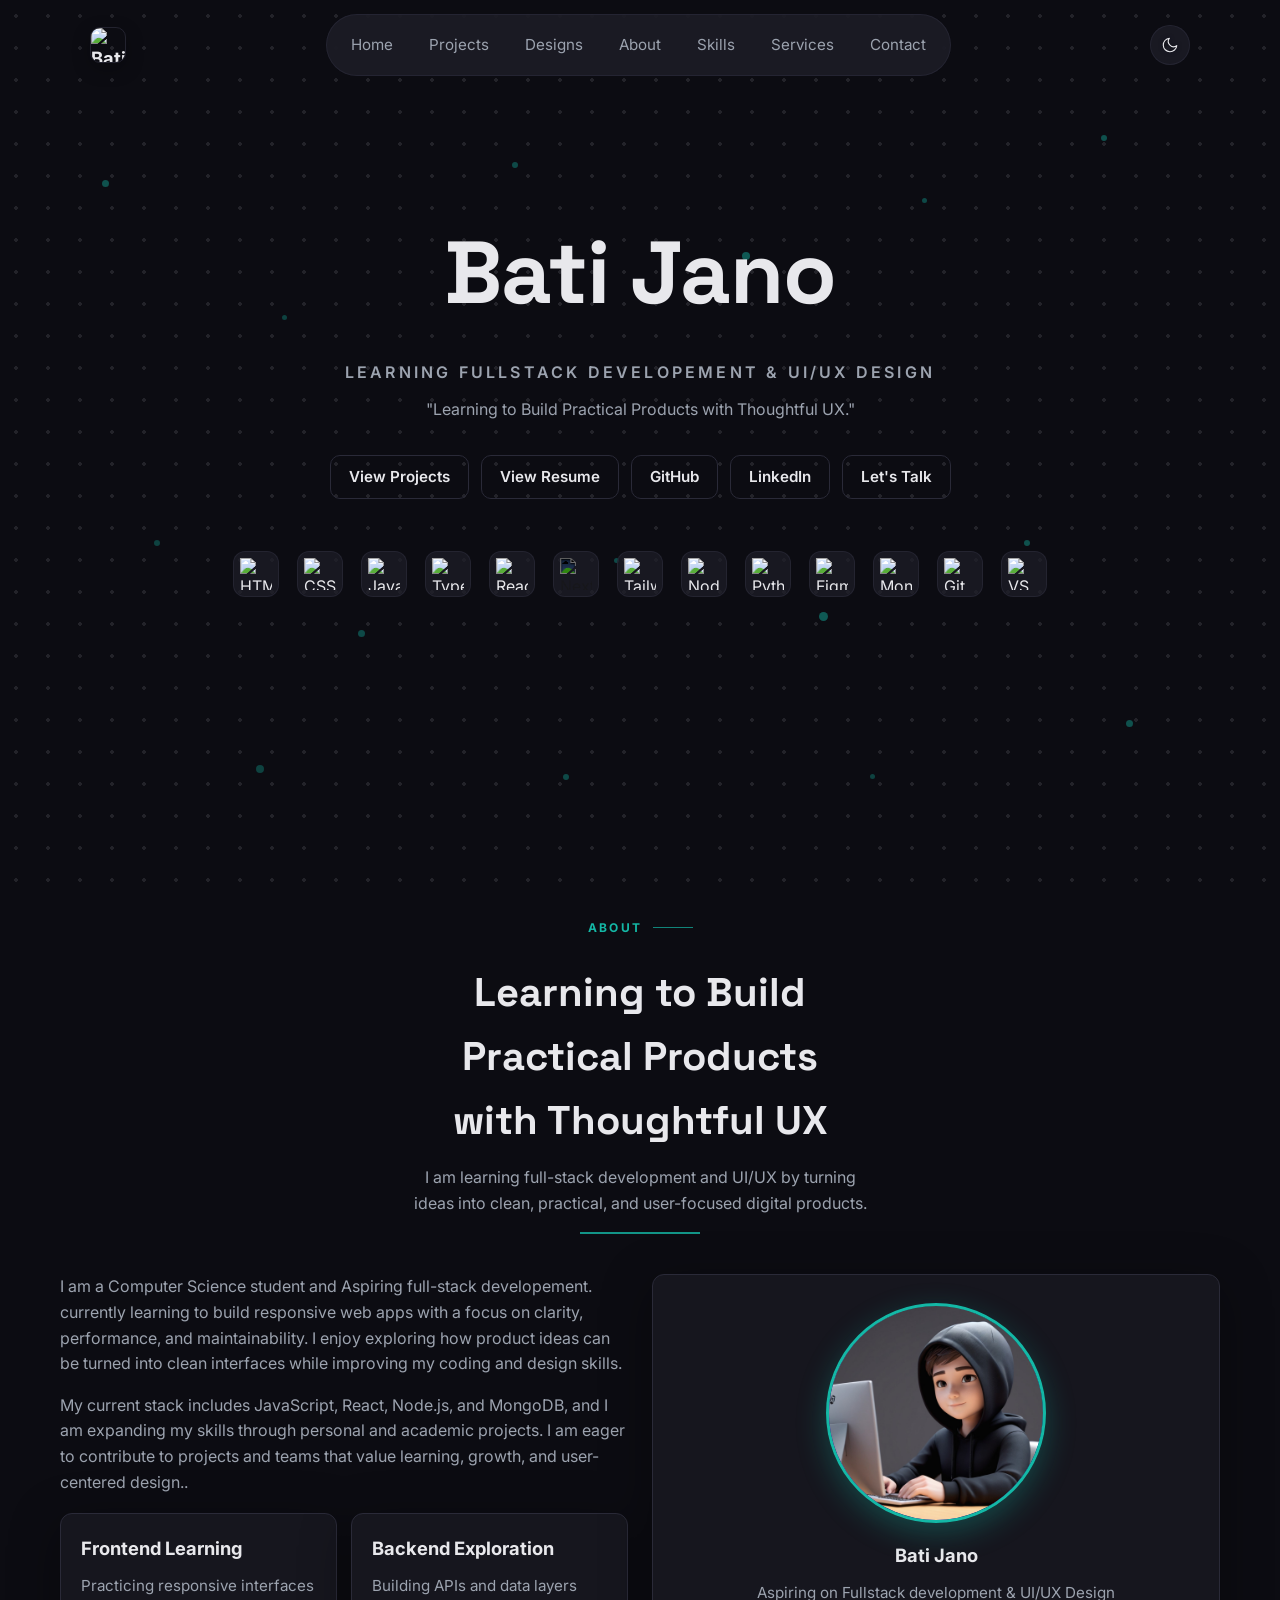
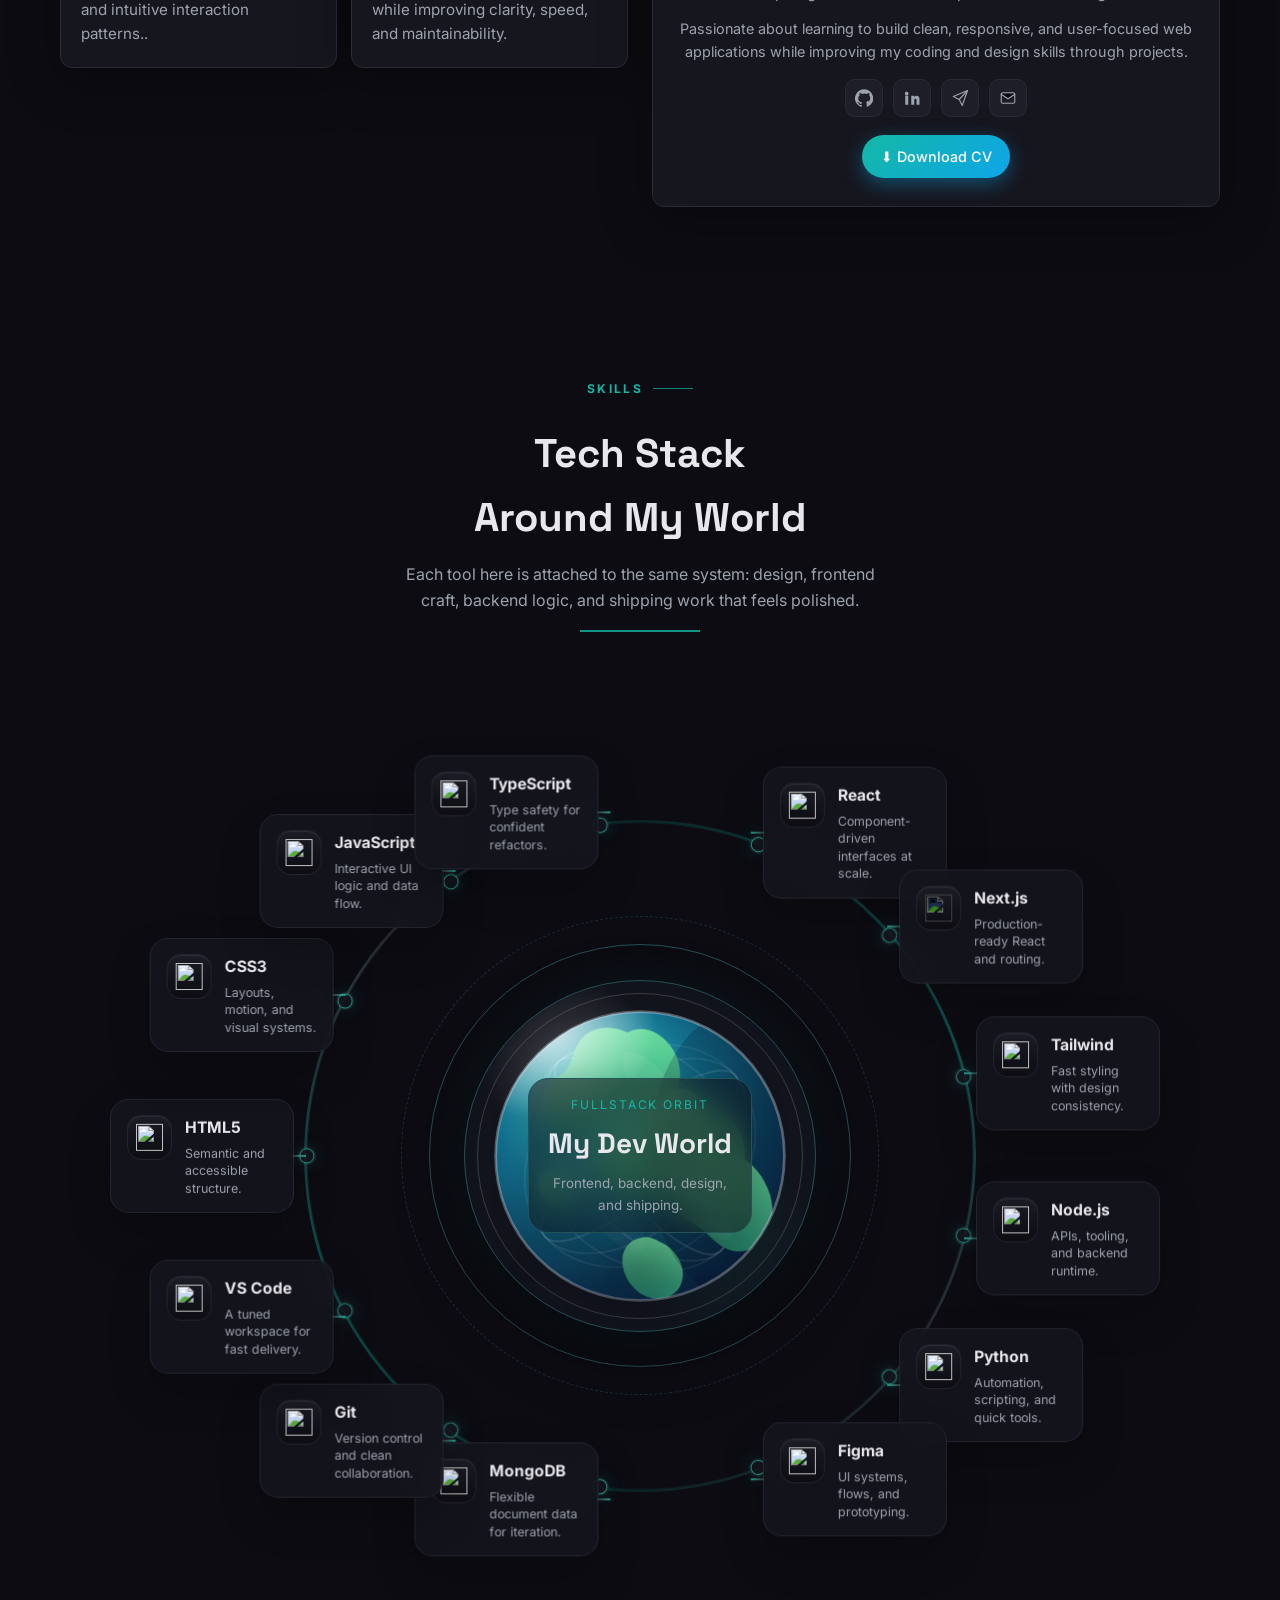
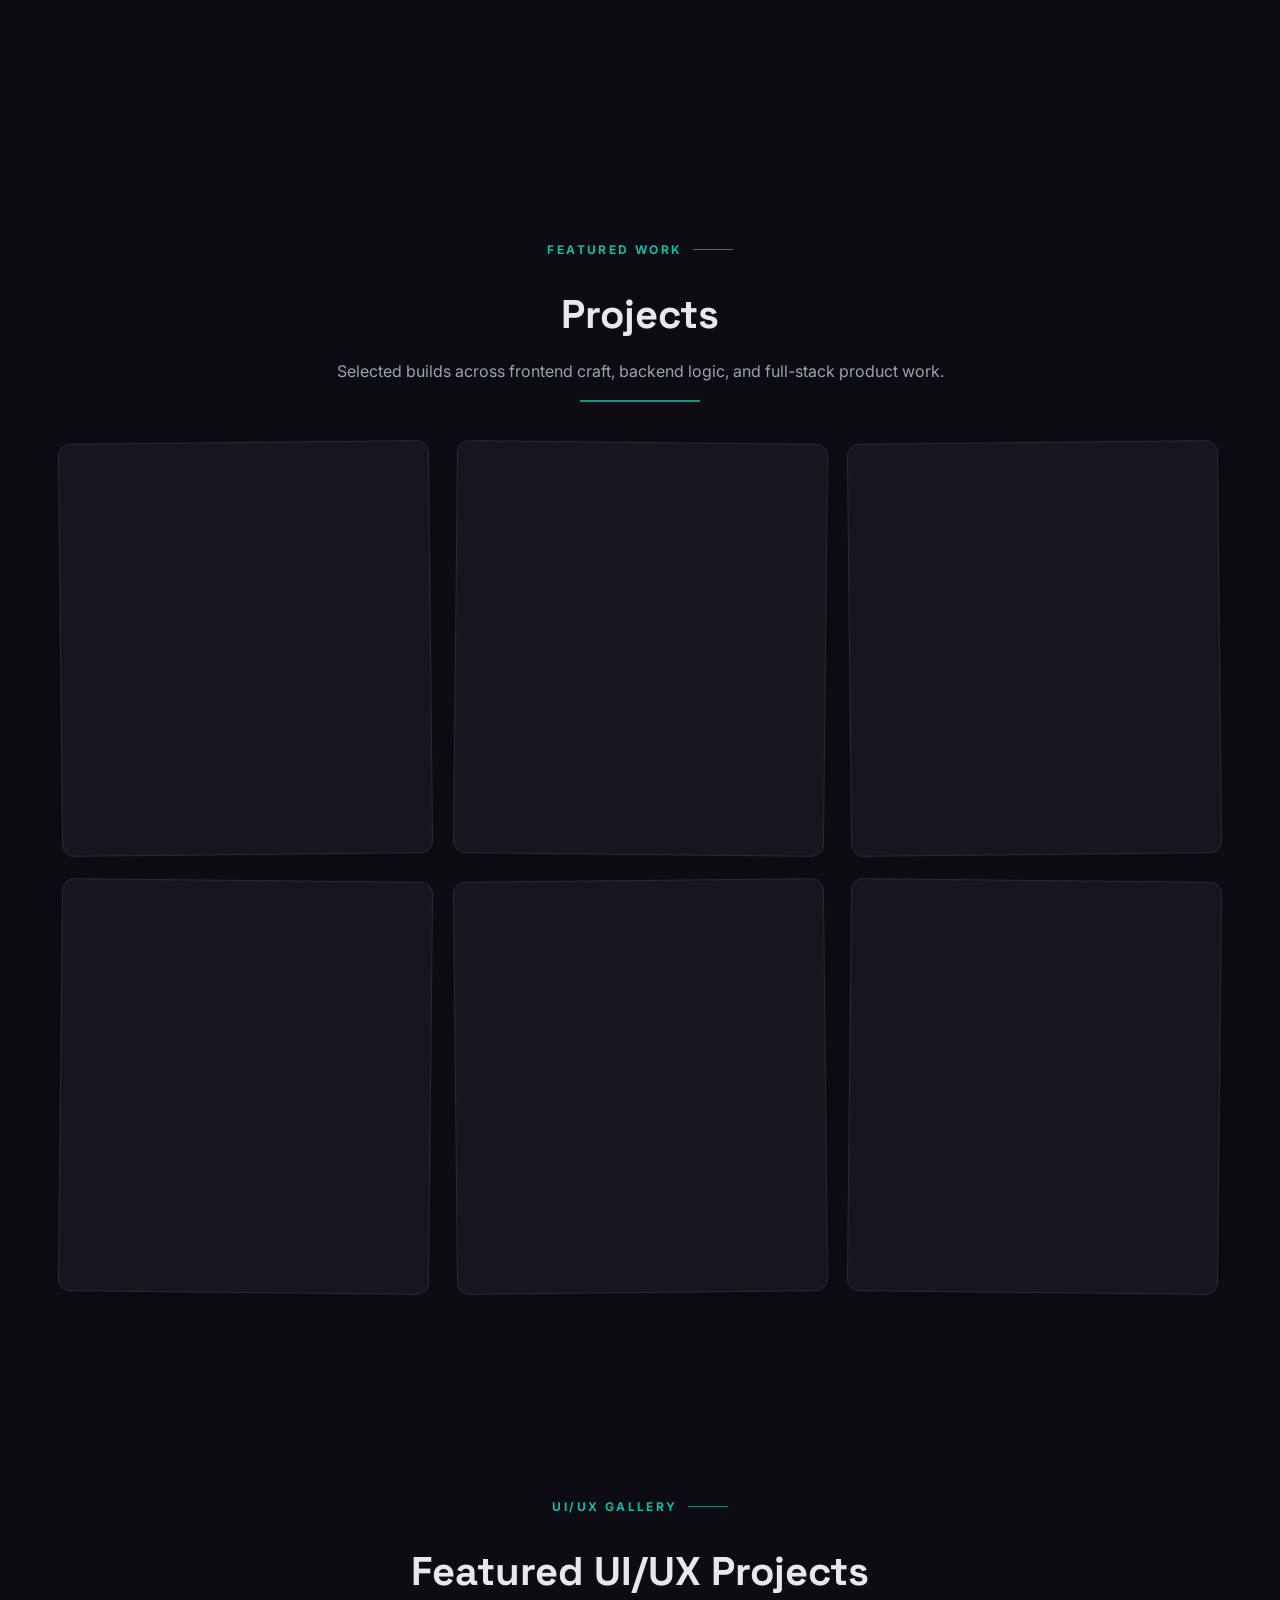
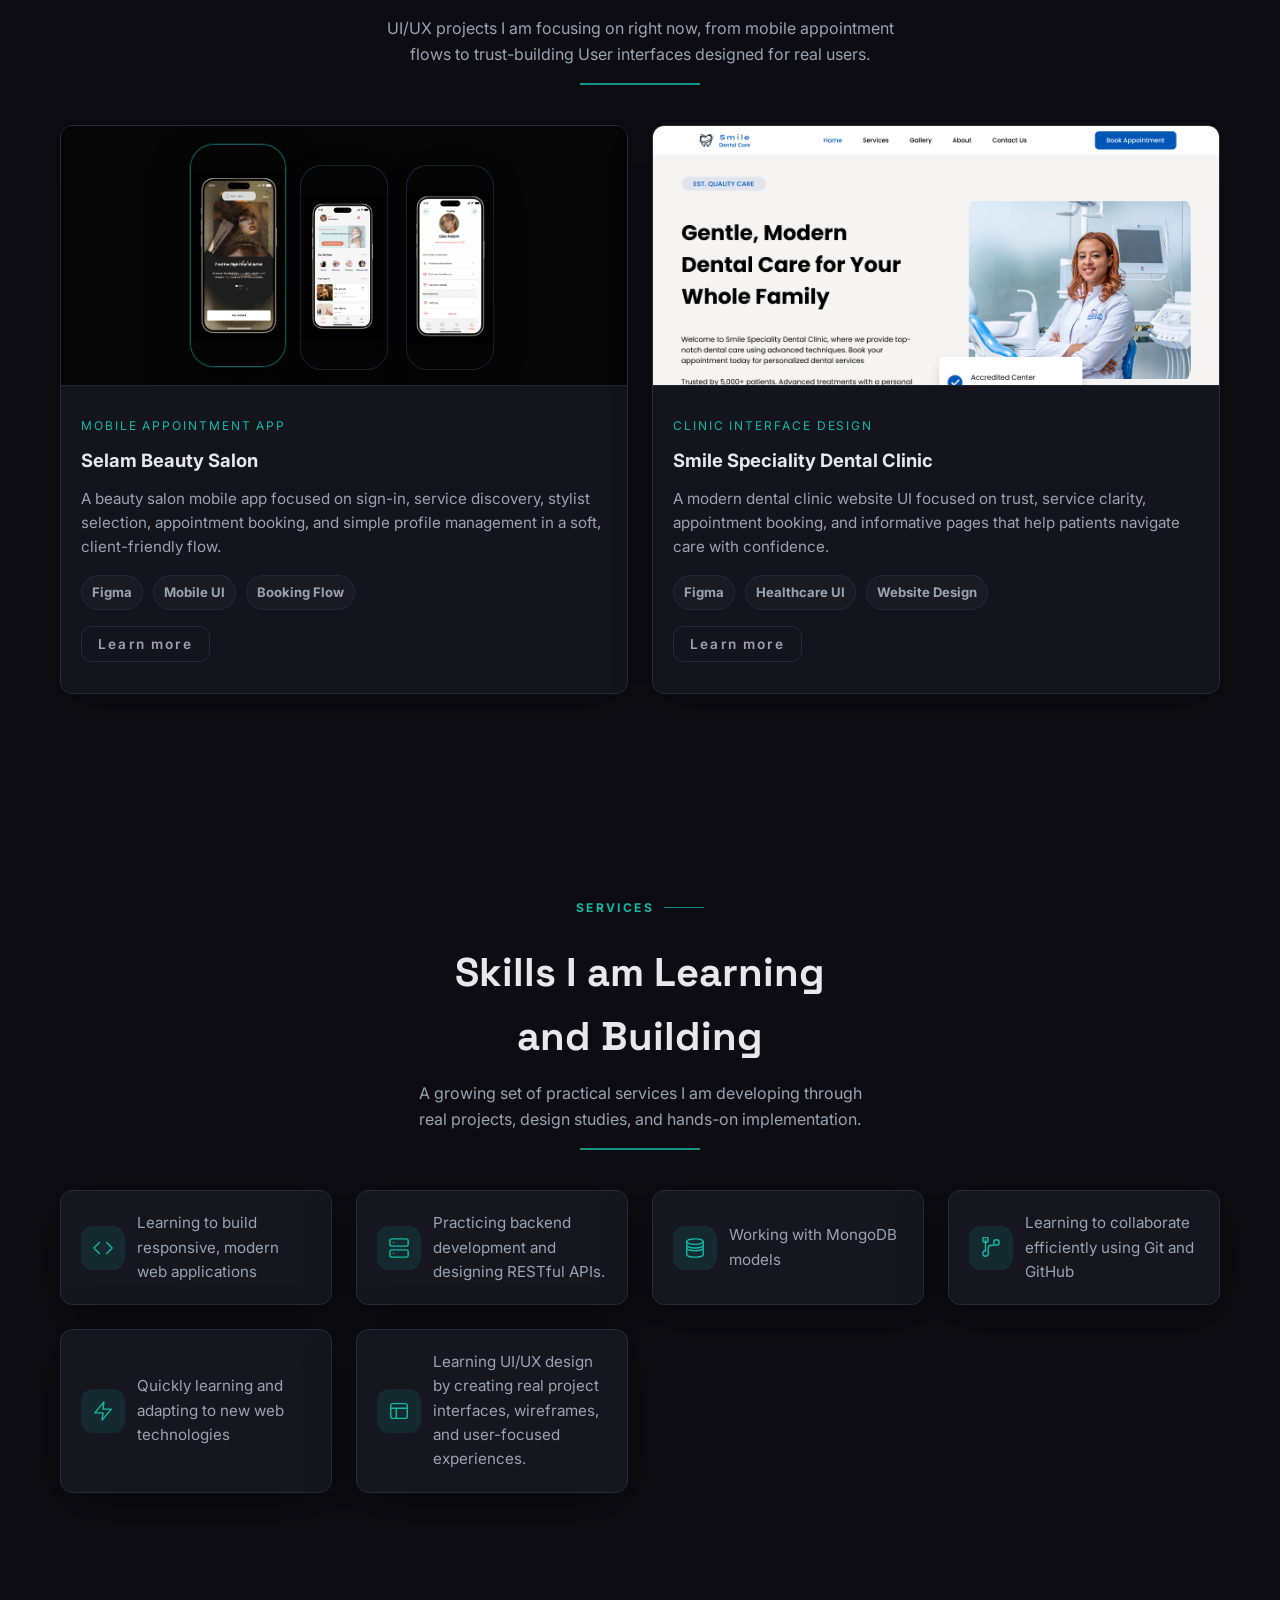
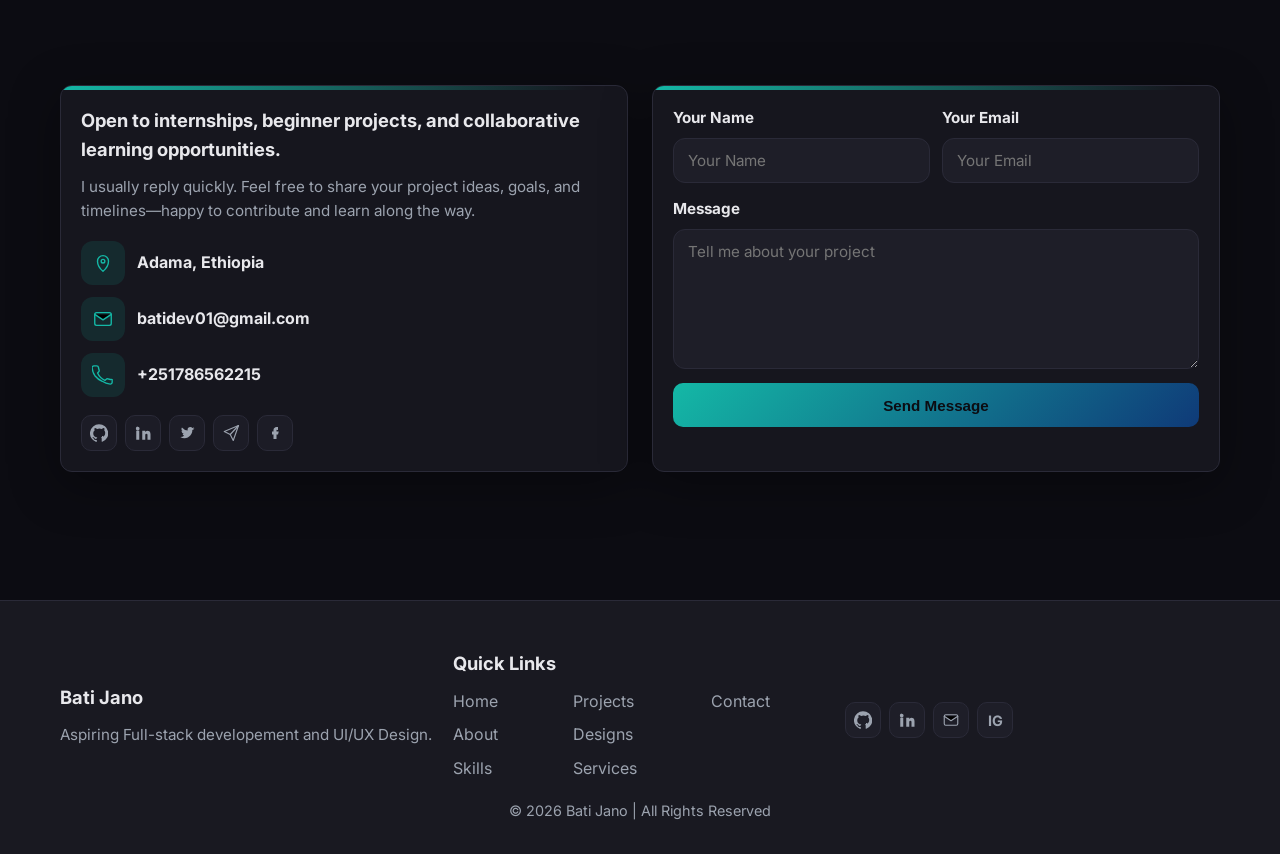
==== index.html @ 92bcc208 "Correct typo in UI/UX project description" ====
<!doctype html>
<html lang="en">

<head>
  <meta charset="UTF-8">
  <meta name="viewport" content="width=device-width, initial-scale=1.0">
  <title>Bati | Aspiring Developer</title>
  <meta name="description" content="Fullstack developer and UI/UX designer crafting responsive web experiences.">
  <link rel="icon" type="image/x-icon" href="./public/favicon.ico">
  <link rel="apple-touch-icon" sizes="180x180" href="./public/logo.png">
  <link rel="preconnect" href="https://fonts.googleapis.com">
  <link rel="preconnect" href="https://fonts.gstatic.com" crossorigin>
  <link
    href="https://fonts.googleapis.com/css2?family=Inter:wght@400;500;600;700&family=Space+Grotesk:wght@500;600;700&display=swap"
    rel="stylesheet">
  <link rel="stylesheet" href="./style.css">
</head>

<body>
  <!-- Pure-CSS theme and menu toggles -->
  <input type="checkbox" id="theme-toggle" class="visually-hidden" aria-label="Toggle light mode">
  <div class="page">
    <!-- Icon symbol sprite (lucide-style outlines) -->
    <svg width="0" height="0" style="position:absolute">
      <defs>
        <symbol id="icon-moon" viewBox="0 0 24 24">
          <path d="M21 12.79A9 9 0 1 1 11.21 3 7 7 0 0 0 21 12.79z" fill="none" stroke="currentColor" stroke-width="1.5"
            stroke-linecap="round" stroke-linejoin="round" />
        </symbol>
        <symbol id="icon-sun" viewBox="0 0 24 24">
          <circle cx="12" cy="12" r="5" fill="none" stroke="currentColor" stroke-width="1.5" />
          <path
            d="M12 1v2M12 21v2M4.22 4.22l1.42 1.42M18.36 18.36l1.42 1.42M1 12h2M21 12h2M4.22 19.78l1.42-1.42M18.36 5.64l1.42-1.42"
            stroke="currentColor" stroke-width="1.5" stroke-linecap="round" />
        </symbol>
        <symbol id="icon-menu" viewBox="0 0 24 24">
          <path d="M4 6h16M4 12h16M4 18h16" stroke="currentColor" stroke-width="1.6" stroke-linecap="round" />
        </symbol>
        <symbol id="icon-x" viewBox="0 0 24 24">
          <path d="M18 6 6 18M6 6l12 12" stroke="currentColor" stroke-width="1.6" stroke-linecap="round" />
        </symbol>
        <symbol id="icon-map" viewBox="0 0 24 24">
          <path d="M12 21s-6-5.2-6-11a6 6 0 1 1 12 0c0 5.8-6 11-6 11z" fill="none" stroke="currentColor"
            stroke-width="1.5" stroke-linecap="round" stroke-linejoin="round" />
          <circle cx="12" cy="10" r="2" fill="none" stroke="currentColor" stroke-width="1.5" />
        </symbol>
        <symbol id="icon-mail" viewBox="0 0 24 24">
          <rect x="3" y="5" width="18" height="14" rx="2" ry="2" fill="none" stroke="currentColor" stroke-width="1.5" />
          <path d="m3 7 9 6 9-6" stroke="currentColor" stroke-width="1.5" stroke-linecap="round"
            stroke-linejoin="round" />
        </symbol>
        <symbol id="icon-phone" viewBox="0 0 24 24">
          <path
            d="M22 16.92v3a2 2 0 0 1-2.18 2 19.79 19.79 0 0 1-8.63-3.07A19.5 19.5 0 0 1 3.15 12.8 19.79 19.79 0 0 1 .08 4.18 2 2 0 0 1 2.06 2h3a2 2 0 0 1 2 1.72 12.84 12.84 0 0 0 .7 2.81 2 2 0 0 1-.45 2L6.1 9.9a16 16 0 0 0 8 8l1.35-1.22a2 2 0 0 1 2-.45 12.84 12.84 0 0 0 2.81.7A2 2 0 0 1 22 16.92z"
            fill="none" stroke="currentColor" stroke-width="1.5" stroke-linecap="round" stroke-linejoin="round" />
        </symbol>
        <symbol id="icon-github" viewBox="0 0 24 24">
          <path
            d="M12 .5a12 12 0 0 0-3.79 23.4c.6.11.82-.26.82-.58v-2.01c-3.34.73-4.04-1.61-4.04-1.61a3.18 3.18 0 0 0-1.34-1.76c-1.1-.75.09-.74.09-.74a2.51 2.51 0 0 1 1.83 1.23 2.54 2.54 0 0 0 3.47 1 2.54 2.54 0 0 1 .76-1.6c-2.67-.3-5.47-1.34-5.47-5.95A4.67 4.67 0 0 1 6.16 8.5a4.34 4.34 0 0 1 .12-3.23s1-.32 3.3 1.23a11.38 11.38 0 0 1 6 0C17.88 4.95 18.9 5.27 18.9 5.27a4.34 4.34 0 0 1 .12 3.23 4.67 4.67 0 0 1 1.24 3.24c0 4.62-2.8 5.64-5.48 5.94a2.85 2.85 0 0 1 .81 2.22v3.29c0 .32.21.7.82.58A12 12 0 0 0 12 .5Z"
            fill="currentColor" />
        </symbol>
        <symbol id="icon-linkedin" viewBox="0 0 24 24">
          <path
            d="M4.98 3.5a2.5 2.5 0 1 1-.02 5 2.5 2.5 0 0 1 .02-5ZM3 9h4v12H3zM17.5 9A4.5 4.5 0 0 1 22 13.5V21h-4v-6.5a1.5 1.5 0 0 0-3 0V21h-4V9h4v1.56A4.48 4.48 0 0 1 17.5 9Z"
            fill="currentColor" />
        </symbol>
        <symbol id="icon-twitter" viewBox="0 0 24 24">
          <path
            d="M22 5.92a7.38 7.38 0 0 1-2.12.58 3.7 3.7 0 0 0 1.62-2.04 7.39 7.39 0 0 1-2.34.9A3.69 3.69 0 0 0 16.5 4a3.7 3.7 0 0 0-3.7 3.7c0 .29.03.57.09.84a10.5 10.5 0 0 1-7.63-3.87 3.7 3.7 0 0 0 1.14 4.94 3.64 3.64 0 0 1-1.68-.46v.05a3.7 3.7 0 0 0 2.97 3.62 3.7 3.7 0 0 1-1.67.06A3.7 3.7 0 0 0 8.2 15.5 7.4 7.4 0 0 1 3 17.29a10.44 10.44 0 0 0 5.64 1.66c6.77 0 10.48-5.61 10.48-10.48 0-.16 0-.31-.01-.47A7.5 7.5 0 0 0 22 5.92Z"
            fill="currentColor" />
        </symbol>
        <symbol id="icon-send" viewBox="0 0 24 24">
          <path d="m22 2-7 20-4-8-8-4Z" fill="none" stroke="currentColor" stroke-width="1.5" stroke-linecap="round"
            stroke-linejoin="round" />
          <path d="M22 2 11 14" stroke="currentColor" stroke-width="1.5" stroke-linecap="round"
            stroke-linejoin="round" />
        </symbol>
        <symbol id="icon-facebook" viewBox="0 0 24 24">
          <path d="M14 8h2V4h-2c-2.2 0-4 1.8-4 4v2H8v4h2v6h4v-6h2l1-4h-3V8c0-.55.45-1 1-1Z" fill="currentColor" />
        </symbol>
        <symbol id="icon-code" viewBox="0 0 24 24">
          <path d="m16 18 6-6-6-6M8 6l-6 6 6 6" fill="none" stroke="currentColor" stroke-width="1.5"
            stroke-linecap="round" stroke-linejoin="round" />
        </symbol>
        <symbol id="icon-server" viewBox="0 0 24 24">
          <rect x="2" y="2" width="20" height="8" rx="2" ry="2" fill="none" stroke="currentColor" stroke-width="1.5" />
          <rect x="2" y="14" width="20" height="8" rx="2" ry="2" fill="none" stroke="currentColor" stroke-width="1.5" />
          <path d="M6 6h.01M6 18h.01" stroke="currentColor" stroke-width="1.5" stroke-linecap="round" />
        </symbol>
        <symbol id="icon-database" viewBox="0 0 24 24">
          <ellipse cx="12" cy="5" rx="9" ry="3" fill="none" stroke="currentColor" stroke-width="1.5" />
          <path
            d="M3 5v14c0 1.66 4.03 3 9 3s9-1.34 9-3V5M3 12c0 1.66 4.03 3 9 3s9-1.34 9-3M3 9c0 1.66 4.03 3 9 3s9-1.34 9-3"
            fill="none" stroke="currentColor" stroke-width="1.5" />
        </symbol>
        <symbol id="icon-branch" viewBox="0 0 24 24">
          <path d="M6 3v12" stroke="currentColor" stroke-width="1.5" stroke-linecap="round" />
          <path d="M6 15a3 3 0 1 0 3 3v-6a3 3 0 0 1 3-3h3" fill="none" stroke="currentColor" stroke-width="1.5"
            stroke-linecap="round" stroke-linejoin="round" />
          <circle cx="18" cy="6" r="3" fill="none" stroke="currentColor" stroke-width="1.5" />
          <circle cx="6" cy="3" r="3" fill="none" stroke="currentColor" stroke-width="1.5" />
        </symbol>
        <symbol id="icon-zap" viewBox="0 0 24 24">
          <path d="M13 2 3 14h9l-1 8 10-12h-9z" fill="none" stroke="currentColor" stroke-width="1.5"
            stroke-linejoin="round" />
        </symbol>
        <symbol id="icon-layout" viewBox="0 0 24 24">
          <rect x="3" y="4" width="18" height="16" rx="2" ry="2" fill="none" stroke="currentColor" stroke-width="1.5" />
          <path d="M3 9h18M9 9v11" fill="none" stroke="currentColor" stroke-width="1.5" stroke-linecap="round"
            stroke-linejoin="round" />
        </symbol>
      </defs>
    </svg>

    <div class="dot-background" aria-hidden="true">
      <div class="dot-grid"></div>
      <div class="floating-dots">
        <span style="--x:8;--y:20;--s:7;--o:0.45;"></span>
        <span style="--x:22;--y:35;--s:5;--o:0.35;"></span>
        <span style="--x:40;--y:18;--s:6;--o:0.4;"></span>
        <span style="--x:58;--y:28;--s:8;--o:0.5;"></span>
        <span style="--x:72;--y:22;--s:5;--o:0.4;"></span>
        <span style="--x:86;--y:15;--s:6;--o:0.45;"></span>
        <span style="--x:12;--y:60;--s:6;--o:0.35;"></span>
        <span style="--x:28;--y:70;--s:7;--o:0.4;"></span>
        <span style="--x:48;--y:62;--s:5;--o:0.4;"></span>
        <span style="--x:64;--y:68;--s:9;--o:0.5;"></span>
        <span style="--x:80;--y:60;--s:6;--o:0.45;"></span>
        <span style="--x:20;--y:85;--s:8;--o:0.35;"></span>
        <span style="--x:44;--y:86;--s:6;--o:0.4;"></span>
        <span style="--x:68;--y:86;--s:5;--o:0.35;"></span>
        <span style="--x:88;--y:80;--s:7;--o:0.45;"></span>
      </div>
    </div>

    <header class="navbar">
      <input type="checkbox" id="menu-toggle" class="visually-hidden" aria-label="Toggle navigation menu">
      <div class="nav-inner">
        <a class="logo" href="#home">
          <img src="./public/logo.png" alt="Bati Jano logo" width="36" height="36">
        </a>
        <nav class="nav-links" aria-label="Primary">
          <a href="#home">Home</a>
          <a href="#projects">Projects</a>
          <a href="#designs">Designs</a>
          <a href="#about">About</a>
          <a href="#skills">Skills</a>
          <a href="#services">Services</a>
          <a href="#contact">Contact</a>
        </nav>
        <div class="nav-actions">
          <label for="theme-toggle" class="icon-button theme-toggle" aria-label="Toggle theme">
            <svg class="icon sun">
              <use href="#icon-sun"></use>
            </svg>
            <svg class="icon moon">
              <use href="#icon-moon"></use>
            </svg>
          </label>
          <label for="menu-toggle" class="icon-button mobile-only menu-toggle" aria-label="Toggle menu">
            <svg class="icon menu">
              <use href="#icon-menu"></use>
            </svg>
            <svg class="icon close">
              <use href="#icon-x"></use>
            </svg>
          </label>
        </div>
      </div>
      <div class="mobile-menu" id="mobile-menu">
        <a href="#home">Home</a>
        <a href="#projects">Projects</a>
        <a href="#designs">Designs</a>
        <a href="#about">About</a>
        <a href="#skills">Skills</a>
        <a href="#services">Services</a>
        <a href="#contact">Contact</a>
      </div>
    </header>

    <main>
      <section id="home" class="hero section">
        <div class="container hero-content">
          <div class="text-center">
            <h1 class="headline">Bati Jano</h1>
            <p class="subtitle">Learning Fullstack Developement &amp; UI/UX Design</p>
            <p class="tagline">"Learning to Build Practical Products with Thoughtful UX."</p>
            <div class="button-row">
              <a class="btn outline" href="#projects">View Projects</a>
              <a class="btn outline" href="https://flowcv.com/resume/6orquavkwljr" target="_blank" rel="noreferrer">View
                Resume</a>
              <a class="btn outline" href="https://github.com/bati58" target="_blank" rel="noreferrer">GitHub</a>
              <a class="btn outline" href="https://linkedin.com/in/bati-jano" target="_blank"
                rel="noreferrer">LinkedIn</a>
              <a class="btn outline" href="https://t.me/CMY_TR" target="_blank" rel="noreferrer">Let's Talk</a>
            </div>
          </div>

          <div class="tech-strip">
            <div class="tech-grid">
              <a class="tech-tile" href="#tech-html" aria-label="HTML5">
                <img src="https://cdn.jsdelivr.net/gh/devicons/devicon/icons/html5/html5-original.svg" alt="HTML5">
              </a>
              <a class="tech-tile" href="#tech-css" aria-label="CSS3">
                <img src="https://cdn.jsdelivr.net/gh/devicons/devicon/icons/css3/css3-original.svg" alt="CSS3">
              </a>
              <a class="tech-tile" href="#tech-js" aria-label="JavaScript">
                <img src="https://cdn.jsdelivr.net/gh/devicons/devicon/icons/javascript/javascript-original.svg"
                  alt="JavaScript">
              </a>
              <a class="tech-tile" href="#tech-ts" aria-label="TypeScript">
                <img src="https://cdn.jsdelivr.net/gh/devicons/devicon/icons/typescript/typescript-original.svg"
                  alt="TypeScript">
              </a>
              <a class="tech-tile" href="#tech-react" aria-label="React">
                <img src="https://cdn.jsdelivr.net/gh/devicons/devicon/icons/react/react-original.svg" alt="React">
              </a>
              <a class="tech-tile" href="#tech-next" aria-label="Next.js">
                <img src="https://cdn.jsdelivr.net/gh/devicons/devicon/icons/nextjs/nextjs-original.svg" alt="Next.js"
                  class="invert-on-dark">
              </a>
              <a class="tech-tile" href="#tech-tailwind" aria-label="Tailwind CSS">
                <img src="https://cdn.jsdelivr.net/gh/devicons/devicon/icons/tailwindcss/tailwindcss-original.svg"
                  alt="Tailwind CSS">
              </a>
              <a class="tech-tile" href="#tech-node" aria-label="Node.js">
                <img src="https://cdn.jsdelivr.net/gh/devicons/devicon/icons/nodejs/nodejs-original.svg" alt="Node.js">
              </a>
              <a class="tech-tile" href="#tech-python" aria-label="Python">
                <img src="https://cdn.jsdelivr.net/gh/devicons/devicon/icons/python/python-original.svg" alt="Python">
              </a>
              <a class="tech-tile" href="#tech-figma" aria-label="Figma">
                <img src="https://cdn.jsdelivr.net/gh/devicons/devicon/icons/figma/figma-original.svg" alt="Figma">
              </a>
              <a class="tech-tile" href="#tech-mongo" aria-label="MongoDB">
                <img src="https://cdn.jsdelivr.net/gh/devicons/devicon/icons/mongodb/mongodb-original.svg"
                  alt="MongoDB">
              </a>
              <a class="tech-tile" href="#tech-git" aria-label="Git">
                <img src="https://cdn.jsdelivr.net/gh/devicons/devicon/icons/git/git-original.svg" alt="Git">
              </a>
              <a class="tech-tile" href="#tech-vscode" aria-label="VS Code">
                <img src="https://cdn.jsdelivr.net/gh/devicons/devicon/icons/vscode/vscode-original.svg" alt="VS Code">
              </a>
            </div>
          </div>
        </div>
      </section>


      <section id="about" class="section">
        <div class="container">
          <div class="section-lead">
            <p class="eyebrow">About <span class="line"></span></p>
            <h2 class="section-title">Learning to Build Practical Products with Thoughtful UX</h2>
            <p class="body-text">I am learning full-stack development and UI/UX by turning ideas into clean, practical, and user-focused digital products.</p>
            <div class="rule"></div>
          </div>
          <div class="grid two-columns about-grid">
            <div>
            <p class="body-text">I am a Computer Science student and Aspiring full-stack developement.
              currently learning to build responsive web apps
              with a focus on clarity, performance, and maintainability. I enjoy exploring how product ideas can be turned into clean
              interfaces while improving my coding and design skills.</p>
            <p class="body-text">My current stack includes JavaScript, React, Node.js, and MongoDB, and 
              I am expanding my skills through personal and academic projects. 
              I am eager to contribute to projects and teams that value learning, growth, and user-centered design..</p>
            <div class="card-grid">
              <div class="card">
                <h3 class="card-title">Frontend Learning</h3>
                <p class="small-text">Practicing responsive interfaces and intuitive interaction patterns..</p>
              </div>
              <div class="card">
                <h3 class="card-title">Backend Exploration</h3>
                <p class="small-text">Building APIs and data layers while improving clarity, speed, and maintainability.</p>
              </div>
            </div>
          </div>
          <aside class="profile-card">
            <div class="profile-image-wrapper">
              <span class="glow-ring"></span>
              <img src="./public/profile.jpg" alt="Bati Jano profile image">
            </div>

            <h3 class="card-title">Bati Jano</h3>
            <p class="small-text"> Aspiring on Fullstack development & UI/UX Design</p>

            <p class="profile-bio">
              Passionate about learning to build clean, responsive, and 
              user-focused web applications while improving my coding and design skills through projects.
            </p>

            <!-- Social Icons -->
            <div class="profile-socials">
              <a href="https://github.com/bati58" target="_blank">
                <svg>
                  <use href="#icon-github"></use>
                </svg>
              </a>
              <a href="https://linkedin.com/in/bati-jano" target="_blank">
                <svg>
                  <use href="#icon-linkedin"></use>
                </svg>
              </a>
              <a href="https://t.me/CMY_TR" target="_blank">
                <svg>
                  <use href="#icon-send"></use>
                </svg>
              </a>
              <a href="mailto:batidev01@gmail.com">
                <svg>
                  <use href="#icon-mail"></use>
                </svg>
              </a>
            </div>
            <a href="./public/CV.pdf" download class="cv-button">
              ⬇ Download CV
            </a>
          </aside>
        </div>
      </section>

      <section id="skills" class="section tech-apps">
        <div class="container">
          <div class="section-lead">
            <p class="eyebrow">Skills <span class="line"></span></p>
            <h2 class="section-title">Tech Stack Around My World</h2>
            <p class="body-text skills-intro">Each tool here is attached to the same system: design, frontend craft, backend logic, and shipping work that feels polished.</p>
            <div class="rule"></div>
          </div>
          <div class="skills-orbit-scene">
            <div class="skills-globe-anchor">
              <div class="skills-globe-halo" aria-hidden="true"></div>
              <div class="skills-globe-ring skills-globe-ring-one" aria-hidden="true"></div>
              <div class="skills-globe-ring skills-globe-ring-two" aria-hidden="true"></div>
              <div class="skills-globe">
                <svg class="skills-globe-svg" viewBox="0 0 320 320" aria-hidden="true">
                  <defs>
                    <clipPath id="skills-globe-clip">
                      <circle cx="160" cy="160" r="132"></circle>
                    </clipPath>
                    <radialGradient id="skills-globe-ocean" cx="35%" cy="30%" r="75%">
                      <stop offset="0%" stop-color="#48d7d0"></stop>
                      <stop offset="48%" stop-color="#126f8d"></stop>
                      <stop offset="100%" stop-color="#0b2443"></stop>
                    </radialGradient>
                    <linearGradient id="skills-globe-land" x1="0%" y1="0%" x2="100%" y2="100%">
                      <stop offset="0%" stop-color="#7af0a9"></stop>
                      <stop offset="100%" stop-color="#1d8b6e"></stop>
                    </linearGradient>
                    <radialGradient id="skills-globe-shine" cx="28%" cy="20%" r="48%">
                      <stop offset="0%" stop-color="#ffffff" stop-opacity="0.85"></stop>
                      <stop offset="100%" stop-color="#ffffff" stop-opacity="0"></stop>
                    </radialGradient>
                    <g id="skills-globe-surface-panel">
                      <g class="globe-grid-group">
                        <ellipse cx="160" cy="160" rx="114" ry="34" fill="none" stroke="rgba(232, 246, 255, 0.22)" stroke-width="1.4"></ellipse>
                        <ellipse cx="160" cy="160" rx="114" ry="62" fill="none" stroke="rgba(232, 246, 255, 0.18)" stroke-width="1.4"></ellipse>
                        <ellipse cx="160" cy="160" rx="114" ry="92" fill="none" stroke="rgba(232, 246, 255, 0.14)" stroke-width="1.4"></ellipse>
                        <ellipse cx="160" cy="160" rx="34" ry="114" fill="none" stroke="rgba(232, 246, 255, 0.18)" stroke-width="1.4"></ellipse>
                        <ellipse cx="160" cy="160" rx="66" ry="114" fill="none" stroke="rgba(232, 246, 255, 0.14)" stroke-width="1.4"></ellipse>
                        <ellipse cx="160" cy="160" rx="92" ry="114" fill="none" stroke="rgba(232, 246, 255, 0.12)" stroke-width="1.4"></ellipse>
                      </g>
                      <g class="globe-map">
                        <path fill="url(#skills-globe-land)" d="M71 113C59 98 70 72 102 74c17 1 33 13 37 30 4 19-8 28-17 39-7 9-9 19-8 32 0 15-10 27-24 29-15 3-30-8-33-22-2-9 2-18-2-26-5-10-16-22-10-38 3-8 8-14 16-19 13-8 24-7 41-5z"></path>
                        <path fill="url(#skills-globe-land)" d="M166 82c18-11 41-9 55 4 13 11 18 28 11 39-5 8-14 12-20 19-10 11-9 27-17 39-10 16-30 25-48 20-18-5-26-22-22-39 3-12 12-22 10-35-2-13-8-29 6-40 7-6 15-5 25-7z"></path>
                        <path fill="url(#skills-globe-land)" d="M214 92c24-11 55-4 70 15 11 14 10 34-3 44-11 8-26 7-39 10-12 3-22 10-33 10-12 0-25-9-28-22-3-16 10-26 18-37 7-10 2-16 15-20z"></path>
                        <path fill="url(#skills-globe-land)" d="M233 196c14-6 31-3 39 8 7 9 5 23-5 31-12 10-31 9-43 0-9-7-12-18-6-28 3-6 8-8 15-11z"></path>
                        <path fill="url(#skills-globe-land)" d="M129 220c8-4 18 0 22 8 4 9-1 19-10 23-8 4-18 1-23-6-6-8 0-20 11-25z"></path>
                      </g>
                      <g class="globe-clouds">
                        <ellipse cx="119" cy="110" rx="40" ry="15" fill="rgba(255,255,255,0.08)"></ellipse>
                        <ellipse cx="224" cy="146" rx="46" ry="16" fill="rgba(255,255,255,0.09)"></ellipse>
                        <ellipse cx="171" cy="214" rx="56" ry="18" fill="rgba(255,255,255,0.06)"></ellipse>
                      </g>
                    </g>
                  </defs>
                  <circle cx="160" cy="160" r="132" fill="url(#skills-globe-ocean)"></circle>
                  <g clip-path="url(#skills-globe-clip)">
                    <g class="globe-surface-track">
                      <animateTransform attributeName="transform" type="rotate" from="0 160 160" to="360 160 160" dur="22s" repeatCount="indefinite" calcMode="linear"></animateTransform>
                      <use href="#skills-globe-surface-panel"></use>
                    </g>
                    <ellipse cx="250" cy="160" rx="82" ry="132" fill="rgba(2, 10, 24, 0.18)"></ellipse>
                    <ellipse cx="120" cy="96" rx="106" ry="86" fill="url(#skills-globe-shine)"></ellipse>
                  </g>
                  <circle class="globe-outline" cx="160" cy="160" r="132"></circle>
                </svg>
                <div class="skills-globe-copy">
                  <p class="small uppercase">Fullstack Orbit</p>
                  <h3>My Dev World</h3>
                  <span>Frontend, backend, design, and shipping.</span>
                </div>
              </div>
            </div>

            <div class="skills-card-orbit">
              <div class="skills-orbit-node is-left" id="tech-html" style="--angle:-180deg;">
                <span class="orbit-arm" aria-hidden="true"></span>
                <article class="tech-app-card suspended-tech-card">
                  <span class="tech-card-icon"><img src="https://cdn.jsdelivr.net/gh/devicons/devicon/icons/html5/html5-original.svg" alt="" loading="lazy"></span>
                  <div class="tech-card-copy">
                    <h3>HTML5</h3>
                    <p class="small-text">Semantic and accessible structure.</p>
                  </div>
                </article>
              </div>
              <div class="skills-orbit-node is-left" id="tech-css" style="--angle:-152.3deg;">
                <span class="orbit-arm" aria-hidden="true"></span>
                <article class="tech-app-card suspended-tech-card">
                  <span class="tech-card-icon"><img src="https://cdn.jsdelivr.net/gh/devicons/devicon/icons/css3/css3-original.svg" alt="" loading="lazy"></span>
                  <div class="tech-card-copy">
                    <h3>CSS3</h3>
                    <p class="small-text">Layouts, motion, and visual systems.</p>
                  </div>
                </article>
              </div>
              <div class="skills-orbit-node is-left" id="tech-js" style="--angle:-124.6deg;">
                <span class="orbit-arm" aria-hidden="true"></span>
                <article class="tech-app-card suspended-tech-card">
                  <span class="tech-card-icon"><img src="https://cdn.jsdelivr.net/gh/devicons/devicon/icons/javascript/javascript-original.svg" alt="" loading="lazy"></span>
                  <div class="tech-card-copy">
                    <h3>JavaScript</h3>
                    <p class="small-text">Interactive UI logic and data flow.</p>
                  </div>
                </article>
              </div>
              <div class="skills-orbit-node is-left" id="tech-ts" style="--angle:-96.9deg;">
                <span class="orbit-arm" aria-hidden="true"></span>
                <article class="tech-app-card suspended-tech-card">
                  <span class="tech-card-icon"><img src="https://cdn.jsdelivr.net/gh/devicons/devicon/icons/typescript/typescript-original.svg" alt="" loading="lazy"></span>
                  <div class="tech-card-copy">
                    <h3>TypeScript</h3>
                    <p class="small-text">Type safety for confident refactors.</p>
                  </div>
                </article>
              </div>
              <div class="skills-orbit-node" id="tech-react" style="--angle:-69.2deg;">
                <span class="orbit-arm" aria-hidden="true"></span>
                <article class="tech-app-card suspended-tech-card">
                  <span class="tech-card-icon"><img src="https://cdn.jsdelivr.net/gh/devicons/devicon/icons/react/react-original.svg" alt="" loading="lazy"></span>
                  <div class="tech-card-copy">
                    <h3>React</h3>
                    <p class="small-text">Component-driven interfaces at scale.</p>
                  </div>
                </article>
              </div>
              <div class="skills-orbit-node" id="tech-next" style="--angle:-41.5deg;">
                <span class="orbit-arm" aria-hidden="true"></span>
                <article class="tech-app-card suspended-tech-card">
                  <span class="tech-card-icon"><img class="invert-on-dark" src="https://cdn.jsdelivr.net/gh/devicons/devicon/icons/nextjs/nextjs-original.svg" alt="" loading="lazy"></span>
                  <div class="tech-card-copy">
                    <h3>Next.js</h3>
                    <p class="small-text">Production-ready React and routing.</p>
                  </div>
                </article>
              </div>
              <div class="skills-orbit-node" id="tech-tailwind" style="--angle:-13.8deg;">
                <span class="orbit-arm" aria-hidden="true"></span>
                <article class="tech-app-card suspended-tech-card">
                  <span class="tech-card-icon"><img src="https://cdn.jsdelivr.net/gh/devicons/devicon/icons/tailwindcss/tailwindcss-original.svg" alt="" loading="lazy"></span>
                  <div class="tech-card-copy">
                    <h3>Tailwind</h3>
                    <p class="small-text">Fast styling with design consistency.</p>
                  </div>
                </article>
              </div>
              <div class="skills-orbit-node" id="tech-node" style="--angle:13.8deg;">
                <span class="orbit-arm" aria-hidden="true"></span>
                <article class="tech-app-card suspended-tech-card">
                  <span class="tech-card-icon"><img src="https://cdn.jsdelivr.net/gh/devicons/devicon/icons/nodejs/nodejs-original.svg" alt="" loading="lazy"></span>
                  <div class="tech-card-copy">
                    <h3>Node.js</h3>
                    <p class="small-text">APIs, tooling, and backend runtime.</p>
                  </div>
                </article>
              </div>
              <div class="skills-orbit-node" id="tech-python" style="--angle:41.5deg;">
                <span class="orbit-arm" aria-hidden="true"></span>
                <article class="tech-app-card suspended-tech-card">
                  <span class="tech-card-icon"><img src="https://cdn.jsdelivr.net/gh/devicons/devicon/icons/python/python-original.svg" alt="" loading="lazy"></span>
                  <div class="tech-card-copy">
                    <h3>Python</h3>
                    <p class="small-text">Automation, scripting, and quick tools.</p>
                  </div>
                </article>
              </div>
              <div class="skills-orbit-node" id="tech-figma" style="--angle:69.2deg;">
                <span class="orbit-arm" aria-hidden="true"></span>
                <article class="tech-app-card suspended-tech-card">
                  <span class="tech-card-icon"><img src="https://cdn.jsdelivr.net/gh/devicons/devicon/icons/figma/figma-original.svg" alt="" loading="lazy"></span>
                  <div class="tech-card-copy">
                    <h3>Figma</h3>
                    <p class="small-text">UI systems, flows, and prototyping.</p>
                  </div>
                </article>
              </div>
              <div class="skills-orbit-node is-left" id="tech-mongo" style="--angle:96.9deg;">
                <span class="orbit-arm" aria-hidden="true"></span>
                <article class="tech-app-card suspended-tech-card">
                  <span class="tech-card-icon"><img src="https://cdn.jsdelivr.net/gh/devicons/devicon/icons/mongodb/mongodb-original.svg" alt="" loading="lazy"></span>
                  <div class="tech-card-copy">
                    <h3>MongoDB</h3>
                    <p class="small-text">Flexible document data for iteration.</p>
                  </div>
                </article>
              </div>
              <div class="skills-orbit-node is-left" id="tech-git" style="--angle:124.6deg;">
                <span class="orbit-arm" aria-hidden="true"></span>
                <article class="tech-app-card suspended-tech-card">
                  <span class="tech-card-icon"><img src="https://cdn.jsdelivr.net/gh/devicons/devicon/icons/git/git-original.svg" alt="" loading="lazy"></span>
                  <div class="tech-card-copy">
                    <h3>Git</h3>
                    <p class="small-text">Version control and clean collaboration.</p>
                  </div>
                </article>
              </div>
              <div class="skills-orbit-node is-left" id="tech-vscode" style="--angle:152.3deg;">
                <span class="orbit-arm" aria-hidden="true"></span>
                <article class="tech-app-card suspended-tech-card">
                  <span class="tech-card-icon"><img src="https://cdn.jsdelivr.net/gh/devicons/devicon/icons/vscode/vscode-original.svg" alt="" loading="lazy"></span>
                  <div class="tech-card-copy">
                    <h3>VS Code</h3>
                    <p class="small-text">A tuned workspace for fast delivery.</p>
                  </div>
                </article>
              </div>
            </div>
          </div>
        </div>
      </section>

      <section id="projects" class="section">
        <div class="container">
          <div class="section-lead">
            <p class="eyebrow">Featured Work <span class="line"></span></p>
            <h2 class="section-title">Projects</h2>
            <p class="body-text">Selected builds across frontend craft, backend logic, and full-stack product work.</p>
            <div class="rule"></div>
          </div>
          <div class="grid two-columns gap-large">
            <article class="card project">
              <h3 class="card-title">YouTube Clone</h3>
              <p class="small-text">Pixel-focused YouTube UI clone featuring search, category filters, and a responsive
                video player layout.</p>
              <div class="tag-row"><span>HTML</span><span>CSS</span><span>JavaScript</span></div>
              <ul class="bullet-list">
                <li>Responsive layout matching YouTube's design</li>
                <li>Search and category filtering system</li>
              </ul>
              <a class="btn outline small project-link" href="projects/youtube.html">Learn more</a>
              <div class="link-row">
                <a href="https://bati58.github.io/youtube.com-clone/" target="_blank" rel="noreferrer">Live</a>
                <a href="https://github.com/bati58/youtube.com-clone" target="_blank" rel="noreferrer">GitHub</a>
              </div>
            </article>
            <article class="card project">
              <h3 class="card-title">Fenet Cafe</h3>
              <p class="small-text">Cafe management platform for online ordering and table reservations with admin tools
                for inventory and sales tracking.</p>
              <div class="tag-row"><span>React</span><span>Node.js</span><span>MongoDB</span><span>Express</span></div>
              <ul class="bullet-list">
                <li>Auth + admin dashboard for management</li>
                <li>Real-time menu and reservation updates</li>
              </ul>
              <a class="btn outline small project-link" href="projects/fenet.html">Learn more</a>
              <div class="link-row">
                <a href="https://github.com/bati58/Fenet_Cafe-menu" target="_blank" rel="noreferrer">GitHub</a>
              </div>
            </article>
            <article class="card project">
              <h3 class="card-title">Personal Finance Tracker</h3>
              <p class="small-text">Full-stack personal finance tracker with React frontend and Node.js/Express backend
                backed by MongoDB Atlas.</p>
              <div class="tag-row"><span>React</span><span>Vite</span><span>Node.js</span><span>MongoDB</span></div>
              <ul class="bullet-list">
                <li>Income and expense tracking with reports</li>
                <li>JWT authentication + REST API</li>
              </ul>
              <a class="btn outline small project-link" href="projects/finance.html">Learn more</a>
              <div class="link-row">
                <a href="https://personal-finance-tracker-virid-nine.vercel.app/" target="_blank"
                  rel="noreferrer">Live</a>
                <a href="https://github.com/bati58/Personal-Finance-Tracker" target="_blank" rel="noreferrer">GitHub</a>
              </div>
            </article>
            <article class="card project">
              <h3 class="card-title">MovieHub</h3>
              <p class="small-text">Full-stack movie discovery platform with a Node/Express API, MongoDB storage, and
                vanilla JS frontend powered by TMDB.</p>
              <div class="tag-row"><span>Node.js</span><span>Express</span><span>MongoDB</span><span>TMDB API</span>
              </div>
              <ul class="bullet-list">
                <li>TMDB data integration with trailers</li>
                <li>Search, filters, pagination + watchlist</li>
              </ul>
              <a class="btn outline small project-link" href="projects/moviehub.html">Learn more</a>
              <div class="link-row">
                <a href="https://moviehub-xpqp.onrender.com" target="_blank" rel="noreferrer">Live</a>
                <a href="https://github.com/bati58/MovieHub" target="_blank" rel="noreferrer">GitHub</a>
              </div>
            </article>
            <article class="card project">
              <h3 class="card-title">Smilecare Dental Clinic</h3>
              <p class="small-text">Modern, responsive dental clinic website with React + Vite frontend, Express +
                MongoDB backend.</p>
              <div class="tag-row"><span>React</span><span>Vite</span><span>Express</span><span>MongoDB</span></div>
              <ul class="bullet-list">
                <li>React + Vite for fast performance</li>
                <li>Real appointment submission API</li>
              </ul>
              <a class="btn outline small project-link" href="projects/smilecare.html">Learn more</a>
              <div class="link-row">
                <a href="https://github.com/bati58/smilecare_dental_clinic.git" target="_blank"
                  rel="noreferrer">GitHub</a>
              </div>
            </article>
            <article class="card project">
              <h3 class="card-title">E-commerce</h3>
              <p class="small-text">Full-stack e-commerce app with JWT authentication, product discovery, cart/checkout,
                and order history.</p>
              <div class="tag-row"><span>Node.js</span><span>Express</span><span>MongoDB</span><span>TypeScript</span>
              </div>
              <ul class="bullet-list">
                <li>JWT authentication + account dashboard</li>
                <li>Cart, checkout, and order history</li>
              </ul>
              <a class="btn outline small project-link" href="projects/ecommerce.html">Learn more</a>
              <div class="link-row">
                <a href="https://github.com/bati58/e-commerce.git" target="_blank" rel="noreferrer">GitHub</a>
              </div>
            </article>
          </div>
        </div>
      </section>

      <section id="designs" class="section ux-gallery">
        <div class="container">
          <div class="section-lead">
            <p class="eyebrow">UI/UX Gallery <span class="line"></span></p>
            <h2 class="section-title">Featured UI/UX Projects</h2>
            <p class="body-text">UI/UX projects I am focusing on right now, from mobile appointment flows to trust-building User interfaces designed for real users.</p>
            <div class="rule"></div>
          </div>
          <div class="grid two-columns ux-gallery-grid">
            <article class="card ux-gallery-card">
              <a class="ux-gallery-preview ux-preview-image ux-gallery-trigger" href="#selam-design-preview"
                data-lightbox-target="selam-design-preview" aria-controls="selam-design-preview"
                aria-haspopup="dialog" aria-label="Open full image preview for Selam Beauty Salon">
                <div class="ux-gallery-image-strip" aria-hidden="true">
                  <span class="ux-gallery-image-frame active">
                    <img class="ux-gallery-image portrait" src="./public/selam-beauty/cover.png" alt="">
                  </span>
                  <span class="ux-gallery-image-frame">
                    <img class="ux-gallery-image portrait" src="./public/selam-beauty/home.png" alt="">
                  </span>
                  <span class="ux-gallery-image-frame">
                    <img class="ux-gallery-image portrait" src="./public/selam-beauty/profile.png" alt="">
                  </span>
                </div>
              </a>
              <div class="ux-gallery-copy">
                <p class="small uppercase">Mobile Appointment App</p>
                <h3 class="card-title">Selam Beauty Salon</h3>
                <p class="small-text">A beauty salon mobile app focused on sign-in, service discovery, stylist selection, appointment booking, and simple profile management in a soft, client-friendly flow.</p>
                <div class="ux-gallery-tags">
                  <span>Figma</span>
                  <span>Mobile UI</span>
                  <span>Booking Flow</span>
                </div>
                <div class="ux-gallery-actions">
                  <a class="btn outline small" href="projects/selam-beauty.html">Learn more</a>
                </div>
              </div>
            </article>
            <article class="card ux-gallery-card">
              <a class="ux-gallery-preview ux-preview-image ux-gallery-trigger" href="#smile-design-preview"
                data-lightbox-target="smile-design-preview" aria-controls="smile-design-preview"
                aria-haspopup="dialog" aria-label="Open full image preview for Smile Speciality Dental Clinic">
                <img class="ux-gallery-image" src="./public/smile-speciality/cover.png"
                  alt="Smile Speciality Dental Clinic homepage design">
              </a>
              <div class="ux-gallery-copy">
                <p class="small uppercase">Clinic Interface Design</p>
                <h3 class="card-title">Smile Speciality Dental Clinic</h3>
                <p class="small-text">A modern dental clinic website UI focused on trust, service clarity, appointment booking, and informative pages that help patients navigate care with confidence.</p>
                <div class="ux-gallery-tags">
                  <span>Figma</span>
                  <span>Healthcare UI</span>
                  <span>Website Design</span>
                </div>
                <div class="ux-gallery-actions">
                  <a class="btn outline small" href="projects/smile-speciality.html">Learn more</a>
                </div>
              </div>
            </article>
          </div>
        </div>
      </section>

      <div id="selam-design-preview" class="ux-lightbox" role="dialog" aria-modal="true"
        aria-label="Selam Beauty Salon image preview" aria-hidden="true">
        <button type="button" class="ux-lightbox-backdrop" data-lightbox-close
          aria-label="Close full image preview"></button>
        <div class="ux-lightbox-panel">
          <div class="ux-lightbox-gallery">
            <img class="ux-lightbox-image portrait" src="./public/selam-beauty/cover.png"
              alt="Full preview of the Selam Beauty Salon onboarding cover screen">
            <img class="ux-lightbox-image portrait" src="./public/selam-beauty/home.png"
              alt="Full preview of the Selam Beauty Salon home dashboard">
            <img class="ux-lightbox-image portrait" src="./public/selam-beauty/profile.png"
              alt="Full preview of the Selam Beauty Salon profile screen">
          </div>
        </div>
      </div>

      <div id="smile-design-preview" class="ux-lightbox" role="dialog" aria-modal="true"
        aria-label="Smile Speciality Dental Clinic image preview" aria-hidden="true">
        <button type="button" class="ux-lightbox-backdrop" data-lightbox-close
          aria-label="Close full image preview"></button>
        <div class="ux-lightbox-panel">
          <img class="ux-lightbox-image" src="./public/smile-speciality/cover.png"
            alt="Full preview of the Smile Speciality Dental Clinic homepage design">
        </div>
      </div>

      <section id="services" class="section">
        <div class="container">
          <div class="section-lead">
            <p class="eyebrow">Services <span class="line"></span></p>
            <h2 class="section-title">Skills I am Learning and Building</h2>
            <p class="body-text">A growing set of practical services I am developing through real projects, design studies, and hands-on implementation.</p>
            <div class="rule"></div>
          </div>
          <div class="grid three-columns">
            <div class="card service"><span class="icon-circle"><svg>
                  <use href="#icon-code"></use>
                </svg></span>
              <p class="small-text strong">Learning to build responsive, modern web applications</p>
            </div>
            <div class="card service"><span class="icon-circle"><svg>
                  <use href="#icon-server"></use>
                </svg></span>
              <p class="small-text strong">Practicing backend development and designing RESTful APIs.</p>
            </div>
            <div class="card service"><span class="icon-circle"><svg>
                  <use href="#icon-database"></use>
                </svg></span>
              <p class="small-text strong">Working with MongoDB models</p>
            </div>
            <div class="card service"><span class="icon-circle"><svg>
                  <use href="#icon-branch"></use>
                </svg></span>
              <p class="small-text strong">Learning to collaborate efficiently using Git and GitHub</p>
            </div>
            <div class="card service"><span class="icon-circle"><svg>
                  <use href="#icon-zap"></use>
                </svg></span>
              <p class="small-text strong">Quickly learning and adapting to new web technologies</p>
            </div>
            <div class="card service"><span class="icon-circle"><svg>
                  <use href="#icon-layout"></use>
                </svg></span>
              <p class="small-text strong">Learning UI/UX design by creating real project interfaces, wireframes, and user-focused experiences.</p>
            </div>
          </div>
        </div>
      </section>

      <section id="contact" class="section">
        <div class="container grid contact-grid">
          <div class="card contact-card">
            <div class="accent-bar"></div>
            <h3 class="card-title">Open to internships, beginner projects, and collaborative learning opportunities.</h3>
            <p class="small-text">I usually reply quickly. Feel free to share your project ideas, goals, and timelines—happy to contribute and learn along the way.</p>
            <ul class="contact-list">
              <li><span class="icon-circle"><svg>
                    <use href="#icon-map"></use>
                  </svg></span> Adama, Ethiopia</li>
              <li><span class="icon-circle"><svg>
                    <use href="#icon-mail"></use>
                  </svg></span> batidev01@gmail.com</li>
              <li><span class="icon-circle"><svg>
                    <use href="#icon-phone"></use>
                  </svg></span> +251786562215</li>
            </ul>
            <div class="social-row">
              <a class="icon-button square" href="https://github.com/bati58" target="_blank" aria-label="GitHub"><svg>
                  <use href="#icon-github"></use>
                </svg></a>
              <a class="icon-button square" href="https://www.linkedin.com/in/bati-jano" target="_blank"
                aria-label="LinkedIn"><svg>
                  <use href="#icon-linkedin"></use>
                </svg></a>
              <a class="icon-button square" href="https://twitter.com/moonba1212" target="_blank"
                aria-label="X/Twitter"><svg>
                  <use href="#icon-twitter"></use>
                </svg></a>
              <a class="icon-button square" href="https://t.me/CMY_TR" target="_blank" aria-label="Telegram"><svg>
                  <use href="#icon-send"></use>
                </svg></a>
              <a class="icon-button square" href="https://www.facebook.com/share/1DB44qhRt9/" target="_blank"
                aria-label="Facebook"><svg>
                  <use href="#icon-facebook"></use>
                </svg></a>
            </div>
          </div>
          <div class="card contact-form">
            <div class="accent-bar"></div>
            <form id="contact-form" action="https://formsubmit.co/batidev01@gmail.com" method="POST">
              <input type="hidden" name="_subject" value="Portfolio contact">
              <input type="hidden" name="_captcha" value="false">
              <input type="hidden" name="_next" value="https://batijano.vercel.app/#form-sent">
              <input type="text" name="_honey" style="display:none">
              <div class="form-row">
                <label>
                  <span>Your Name</span>
                  <input type="text" name="name" required placeholder="Your Name" minlength="2" maxlength="60"
                    autocomplete="name" inputmode="text" pattern="^[A-Za-z][A-Za-z '\\-]{0,58}[A-Za-z]$"
                    title="Letters only; spaces, hyphens, apostrophes allowed.">
                </label>
                <label>
                  <span>Your Email</span>
                  <input type="email" name="email" required placeholder="Your Email">
                </label>
              </div>
              <label class="full">
                <span>Message</span>
                <textarea name="message" required rows="6" minlength="10"
                  placeholder="Tell me about your project"></textarea>
              </label>
              <button type="submit" class="btn primary full">Send Message</button>
            </form>
            <p class="form-status success" id="form-sent" aria-live="polite">
              Message sent! I will get back to you soon.
              <a class="form-status-close" href="#contact" aria-label="Dismiss message">×</a>
            </p>
          </div>
        </div>
      </section>
    </main>

    <footer class="footer">
      <div class="container footer-grid">
        <div>
          <h3 class="card-title">Bati Jano</h3>
          <p class="small-text">Aspiring Full-stack developement and UI/UX Design.</p>
        </div>
        <div>
          <h4 class="card-title">Quick Links</h4>
          <div class="footer-links footer-links-grid">
            <a href="#home">Home</a>
            <a href="#about">About</a>
            <a href="#skills">Skills</a>
            <a href="#projects">Projects</a>
            <a href="#designs">Designs</a>
            <a href="#services">Services</a>
            <a href="#contact">Contact</a>
          </div>
        </div>
        <div class="social-row">
          <a class="icon-button square" href="https://github.com/bati58" target="_blank" aria-label="GitHub"><svg>
              <use href="#icon-github"></use>
            </svg></a>
          <a class="icon-button square" href="https://www.linkedin.com/in/bati-jano" target="_blank"
            aria-label="LinkedIn"><svg>
              <use href="#icon-linkedin"></use>
            </svg></a>
          <a class="icon-button square" href="mailto:batidev01@gmail.com" aria-label="Email"><svg>
              <use href="#icon-mail"></use>
            </svg></a>
          <a class="icon-button square" href="https://www.instagram.com/bati_jano" target="_blank"
            aria-label="Instagram">IG</a>
        </div>
      </div>
      <p class="copyright">&copy; 2026 Bati Jano | All Rights Reserved</p>
    </footer>

  </div>
</body>

</html>
---- style.css ----
:root {
  /* dark palette (default) */
  --background-dark: #0c0c12;
  --foreground-dark: #e8e8ec;
  --card-dark: #16161e;
  --card-foreground-dark: #e8e8ec;
  --popover-dark: #16161e;
  --popover-foreground-dark: #e8e8ec;
  --primary-dark: #e8e8ec;
  --primary-foreground-dark: #0c0c12;
  --secondary-dark: #1e1e28;
  --secondary-foreground-dark: #e8e8ec;
  --muted-dark: #1e1e28;
  --muted-foreground-dark: #9ca3af;
  --accent: #14b8a6;
  --accent-foreground-dark: #0c0c12;
  --destructive-dark: #ef4444;
  --destructive-foreground-dark: #0c0c12;
  --border-dark: #2a2a38;
  --input-dark: #1e1e28;
  --ring-dark: #e8e8ec;
  --shadow-soft-dark: 0 12px 50px rgba(0, 0, 0, 0.35);

  /* light palette */
  --background-light: #eef2f6;
  --foreground-light: #1e3a5f;
  --card-light: #ffffff;
  --card-foreground-light: #1e3a5f;
  --popover-light: #ffffff;
  --popover-foreground-light: #1e3a5f;
  --primary-light: #1e3a5f;
  --primary-foreground-light: #ffffff;
  --secondary-light: #e4ebf3;
  --secondary-foreground-light: #1e3a5f;
  --muted-light: #e4ebf3;
  --muted-foreground-light: #5a7a9a;
  --accent-foreground-light: #ffffff;
  --destructive-light: #ef4444;
  --destructive-foreground-light: #ffffff;
  --border-light: #d1dce8;
  --input-light: #e4ebf3;
  --ring-light: #1e3a5f;
  --shadow-soft-light: 0 10px 40px rgba(16, 42, 66, 0.08);

  --radius: 12px;

  /* default theme: dark */
  --background: var(--background-dark);
  --foreground: var(--foreground-dark);
  --card: var(--card-dark);
  --card-foreground: var(--card-foreground-dark);
  --popover: var(--popover-dark);
  --popover-foreground: var(--popover-foreground-dark);
  --primary: var(--primary-dark);
  --primary-foreground: var(--primary-foreground-dark);
  --secondary: var(--secondary-dark);
  --secondary-foreground: var(--secondary-foreground-dark);
  --muted: var(--muted-dark);
  --muted-foreground: var(--muted-foreground-dark);
  --accent-foreground: var(--accent-foreground-dark);
  --destructive: var(--destructive-dark);
  --destructive-foreground: var(--destructive-foreground-dark);
  --border: var(--border-dark);
  --input: var(--input-dark);
  --ring: var(--ring-dark);
  --shadow-soft: var(--shadow-soft-dark);

  color-scheme: dark;
}

#theme-toggle:checked ~ .page {
  --background: var(--background-light);
  --foreground: var(--foreground-light);
  --card: var(--card-light);
  --card-foreground: var(--card-foreground-light);
  --popover: var(--popover-light);
  --popover-foreground: var(--popover-foreground-light);
  --primary: var(--primary-light);
  --primary-foreground: var(--primary-foreground-light);
  --secondary: var(--secondary-light);
  --secondary-foreground: var(--secondary-foreground-light);
  --muted: var(--muted-light);
  --muted-foreground: var(--muted-foreground-light);
  --accent-foreground: var(--accent-foreground-light);
  --destructive: var(--destructive-light);
  --destructive-foreground: var(--destructive-foreground-light);
  --border: var(--border-light);
  --input: var(--input-light);
  --ring: var(--ring-light);
  --shadow-soft: var(--shadow-soft-light);
  color-scheme: light;
}

*,
*::before,
*::after {
  box-sizing: border-box;
}

.visually-hidden {
  position: absolute;
  width: 1px;
  height: 1px;
  padding: 0;
  margin: -1px;
  overflow: hidden;
  clip: rect(0, 0, 0, 0);
  white-space: nowrap;
  border: 0;
}

body {
  margin: 0;
  font-family: 'Inter', system-ui, -apple-system, sans-serif;
}

.page {
  background: var(--background);
  color: var(--foreground);
  min-height: 100vh;
  line-height: 1.6;
  transition: background 0.4s ease, color 0.4s ease;
}

a {
  color: inherit;
  text-decoration: none;
}

img {
  max-width: 100%;
  display: block;
}

main {
  position: relative;
  z-index: 1;
}

.container {
  width: min(1200px, 100%);
  margin: 0 auto;
  padding: 0 1.25rem;
}

.section {
  padding: 96px 0;
}

.text-center {
  text-align: center;
}

.headline {
  font-family: 'Space Grotesk', 'Inter', sans-serif;
  font-size: clamp(48px, 8vw, 88px);
  margin: 0 0 16px;
  letter-spacing: -1px;
}

.subtitle {
  margin: 0 0 12px;
  color: var(--muted-foreground);
  letter-spacing: 0.2em;
  text-transform: uppercase;
  font-weight: 600;
}

.tagline {
  margin: 0 auto 32px;
  max-width: 640px;
  color: var(--muted-foreground);
  font-size: 1rem;
}

.button-row {
  display: flex;
  flex-wrap: wrap;
  gap: 12px;
  justify-content: center;
  margin-bottom: 52px;
}

.btn {
  display: inline-flex;
  align-items: center;
  justify-content: center;
  gap: 8px;
  height: 44px;
  padding: 0 18px;
  border-radius: 10px;
  font-weight: 600;
  font-size: 0.95rem;
  border: 1px solid var(--border);
  cursor: pointer;
  transition: transform 0.15s ease, background 0.2s ease, color 0.2s ease, border-color 0.2s ease;
  background: transparent;
  color: var(--foreground);
}

.btn.small {
  height: 36px;
  padding: 0 14px;
  font-size: 0.85rem;
}

.btn:hover {
  transform: translateY(-1px);
  background: color-mix(in srgb, var(--accent) 12%, transparent);
  border-color: var(--accent);
}

.btn.learn-more {
  background: linear-gradient(135deg, #0ea5e9, #8b5cf6);
  color: #e09090;
  text-shadow: 0 1px 2px rgba(0, 0, 0, 0.35);
  border: none;
  box-shadow: 0 10px 30px color-mix(in srgb, var(--accent) 35%, rgba(0, 0, 0, 0.18));
  gap: 10px;
}

.btn.learn-more::before {
  content: "↗";
  font-size: 0.95em;
  line-height: 1;
}

.btn.learn-more:hover {
  transform: translateY(-2px);
  box-shadow: 0 14px 36px color-mix(in srgb, var(--accent) 50%, rgba(0, 0, 0, 0.24));
  filter: brightness(1.05);
}

.btn.primary {
  background: linear-gradient(135deg, var(--accent), #0f3a78);
  color: var(--accent-foreground);
  border: none;
}

.btn.primary:hover {
  filter: brightness(1.05);
}

.btn.full {
  width: 100%;
}

.btn.outline {
  background: transparent;
}

.hero {
  position: relative;
  min-height: 90vh;
  display: grid;
  place-items: center;
}

.hero-content {
  position: relative;
  z-index: 2;
}

.tech-strip {
  margin-top: 16px;
  padding-bottom: 10px;
}

.tech-grid {
  display: flex;
  flex-wrap: wrap;
  gap: 18px;
  justify-content: center;
}

.tech-grid a,
.tech-grid button.tech-tile {
  display: inline-flex;
  align-items: center;
  justify-content: center;
  width: 46px;
  height: 46px;
  border-radius: 12px;
  border: 1px solid color-mix(in srgb, var(--border) 70%, transparent);
  background: color-mix(in srgb, var(--secondary) 70%, transparent);
  transition: transform 0.22s ease, box-shadow 0.22s ease, border-color 0.22s ease;
  cursor: pointer;
}

.tech-grid img {
  width: 32px;
  height: 32px;
}

.tech-grid a:hover,
.tech-grid button.tech-tile:hover {
  transform: translateY(-6px) scale(1.08) rotate(-2deg);
  border-color: var(--accent);
  box-shadow: 0 14px 32px rgba(20, 184, 166, 0.28);
}

.tech-apps {
  padding-top: 64px;
  overflow: clip;
}

.tech-app-grid {
  display: grid;
  grid-template-columns: repeat(auto-fit, minmax(240px, 1fr));
  gap: 16px;
}

.tech-app-card {
  background: var(--card);
  border: 1px solid var(--border);
  border-radius: var(--radius);
  padding: 16px;
  box-shadow: var(--shadow-soft);
  transition: transform 0.2s ease, box-shadow 0.2s ease, border-color 0.2s ease;
  scroll-margin-top: 120px;
}

.tech-app-card:hover,
.tech-app-card:target {
  transform: translateY(-6px);
  border-color: var(--accent);
  box-shadow: 0 16px 40px rgba(20, 184, 166, 0.2);
}

.skills-intro {
  max-width: 56ch;
  margin-bottom: 0;
}

.skills-orbit-scene {
  --globe-size: 22rem;
  --orbit-card-width: 11.5rem;
  --orbit-duration: 58s;
  --orbit-track-size: 58rem;
  --orbit-ring-size: 42rem;
  --orbit-radius: calc(var(--orbit-ring-size) / 2);
  position: relative;
  isolation: isolate;
  min-height: 60rem;
  margin-top: 2.75rem;
}

.skills-globe-anchor {
  position: absolute;
  left: 50%;
  top: 50%;
  width: var(--globe-size);
  height: var(--globe-size);
  transform: translate(-50%, -50%);
  z-index: 2;
}

.skills-card-orbit {
  position: absolute;
  left: 50%;
  top: 50%;
  width: var(--orbit-track-size);
  height: var(--orbit-track-size);
  transform: translate(-50%, -50%);
  z-index: 1;
  animation: orbitTrackSpin var(--orbit-duration) linear infinite;
}

.skills-card-orbit::before,
.skills-card-orbit::after {
  content: '';
  position: absolute;
  left: 50%;
  top: 50%;
  border-radius: 50%;
  pointer-events: none;
  transform: translate(-50%, -50%);
}

.skills-card-orbit::before {
  width: var(--orbit-ring-size);
  height: var(--orbit-ring-size);
  background:
    conic-gradient(
      from 0deg,
      rgba(20, 184, 166, 0.16) 0deg,
      rgba(20, 184, 166, 0.42) 72deg,
      rgba(232, 246, 255, 0.14) 118deg,
      rgba(20, 184, 166, 0.14) 180deg,
      rgba(20, 184, 166, 0.38) 252deg,
      rgba(232, 246, 255, 0.16) 312deg,
      rgba(20, 184, 166, 0.16) 360deg);
  -webkit-mask: radial-gradient(farthest-side, transparent calc(100% - 4px), #000 calc(100% - 2px));
  mask: radial-gradient(farthest-side, transparent calc(100% - 4px), #000 calc(100% - 2px));
  box-shadow:
    0 0 0 1px rgba(20, 184, 166, 0.18),
    0 0 32px rgba(20, 184, 166, 0.18);
  opacity: 0.96;
}

.skills-card-orbit::after {
  width: calc(var(--orbit-ring-size) + 3.25rem);
  height: calc(var(--orbit-ring-size) + 3.25rem);
  border: 1px solid color-mix(in srgb, var(--accent) 18%, transparent);
  opacity: 0.24;
}

.skills-globe-halo {
  position: absolute;
  inset: -18%;
  border-radius: 50%;
  background:
    radial-gradient(circle, color-mix(in srgb, var(--accent) 26%, transparent), transparent 60%);
  filter: blur(26px);
  opacity: 0.9;
  animation: globePulse 6s ease-in-out infinite;
}

.skills-globe-ring {
  position: absolute;
  border-radius: 50%;
  border: 1px solid color-mix(in srgb, var(--accent) 26%, var(--border));
  pointer-events: none;
}

.skills-globe-ring-one {
  inset: -10%;
  animation: globeSpinSlow 18s linear infinite;
}

.skills-globe-ring-two {
  inset: -18%;
  border-style: dashed;
  opacity: 0.55;
  animation: globeSpinSlow 26s linear infinite reverse;
}

.skills-globe {
  position: relative;
  width: 100%;
  height: 100%;
  display: grid;
  place-items: center;
  border-radius: 50%;
  overflow: hidden;
  border: 1px solid color-mix(in srgb, var(--accent) 26%, var(--border));
  background:
    radial-gradient(circle at 30% 24%, rgba(255, 255, 255, 0.22), transparent 24%),
    radial-gradient(circle at 70% 72%, color-mix(in srgb, var(--accent) 14%, transparent), transparent 28%),
    color-mix(in srgb, var(--card) 84%, transparent);
  box-shadow:
    0 26px 70px rgba(0, 0, 0, 0.32),
    inset 0 0 80px rgba(12, 18, 32, 0.26);
  backdrop-filter: blur(18px);
}

.skills-globe::before {
  content: '';
  position: absolute;
  inset: 0.75rem;
  border-radius: 50%;
  border: 1px solid color-mix(in srgb, var(--foreground) 18%, transparent);
  pointer-events: none;
}

.skills-globe::after {
  content: '';
  position: absolute;
  inset: auto 8% 6%;
  height: 18%;
  border-radius: 50%;
  background: radial-gradient(circle, rgba(5, 8, 20, 0.4), transparent 72%);
  filter: blur(16px);
  pointer-events: none;
}

.skills-globe-svg {
  position: absolute;
  inset: 0;
  width: 100%;
  height: 100%;
}

.globe-surface-track {
  will-change: transform;
}

.globe-grid-group {
  opacity: 0.9;
}

.globe-map {
  opacity: 0.98;
}

.globe-clouds {
  opacity: 0.8;
  animation: globeCloudPulse 7s ease-in-out infinite alternate;
}

.globe-outline {
  fill: none;
  stroke: color-mix(in srgb, var(--foreground) 34%, transparent);
  stroke-width: 2.5;
}

.skills-globe-copy {
  position: relative;
  z-index: 2;
  width: min(76%, 14rem);
  text-align: center;
  padding: 1rem 1.1rem;
  border-radius: 1.25rem;
  background: color-mix(in srgb, var(--background) 54%, transparent);
  border: 1px solid color-mix(in srgb, var(--accent) 28%, var(--border));
  box-shadow: 0 18px 36px rgba(0, 0, 0, 0.22);
  backdrop-filter: blur(16px);
}

.skills-globe-copy p {
  margin: 0 0 0.4rem;
  color: var(--accent);
  letter-spacing: 0.16em;
}

.skills-globe-copy h3 {
  margin: 0;
  font-family: 'Space Grotesk', 'Inter', sans-serif;
  font-size: clamp(1.35rem, 3vw, 1.75rem);
}

.skills-globe-copy span {
  display: block;
  margin-top: 0.5rem;
  color: var(--muted-foreground);
  font-size: 0.84rem;
}

.skills-orbit-node {
  position: absolute;
  left: 50%;
  top: 50%;
  width: 0;
  height: 0;
  transform: translate(-50%, -50%) rotate(var(--angle));
  z-index: 1;
  scroll-margin-top: 120px;
}

.skills-orbit-node::before {
  content: '';
  position: absolute;
  left: calc(var(--orbit-radius) - 0.2rem);
  top: 0;
  width: 0.92rem;
  height: 0.92rem;
  border-radius: 50%;
  transform: translate(-50%, -50%);
  background: color-mix(in srgb, var(--card) 88%, transparent);
  border: 1px solid color-mix(in srgb, var(--accent) 74%, var(--border));
  box-shadow:
    0 0 18px rgba(20, 184, 166, 0.24),
    0 0 3px rgba(232, 246, 255, 0.3);
  transition: transform 0.28s ease, box-shadow 0.28s ease, filter 0.28s ease;
}

.orbit-arm {
  display: none;
}

.suspended-tech-card {
  --orbit-card-shift: 0%;
  --orbit-card-origin: left center;
  position: absolute;
  left: calc(var(--orbit-radius) + 0.65rem);
  top: 0;
  width: var(--orbit-card-width);
  display: flex;
  align-items: flex-start;
  gap: 0.8rem;
  padding: 0.95rem 1rem;
  border-radius: 1.15rem;
  background: color-mix(in srgb, var(--card) 84%, transparent);
  border: 1px solid color-mix(in srgb, var(--border) 82%, transparent);
  box-shadow: 0 20px 42px rgba(0, 0, 0, 0.22);
  backdrop-filter: blur(18px);
  transform: translate(var(--orbit-card-shift), -50%) rotate(calc(var(--angle) * -1));
  transform-origin: var(--orbit-card-origin);
  animation: orbitCardCounter var(--orbit-duration) linear infinite;
  transition: box-shadow 0.28s ease, border-color 0.28s ease, background 0.28s ease, filter 0.28s ease;
}

.suspended-tech-card::before {
  content: '';
  position: absolute;
  left: -0.8rem;
  top: 50%;
  width: 0.8rem;
  height: 2px;
  transform: translateY(-50%);
  background: linear-gradient(90deg,
      color-mix(in srgb, var(--accent) 82%, transparent),
      color-mix(in srgb, var(--foreground) 16%, transparent));
  box-shadow: 0 0 12px rgba(20, 184, 166, 0.22);
  transition: box-shadow 0.28s ease, filter 0.28s ease;
}

.skills-orbit-node.is-left .suspended-tech-card {
  --orbit-card-shift: -100%;
  --orbit-card-origin: right center;
}

.skills-orbit-node.is-left .suspended-tech-card::before {
  left: auto;
  right: -0.8rem;
  background: linear-gradient(90deg,
      color-mix(in srgb, var(--foreground) 16%, transparent),
      color-mix(in srgb, var(--accent) 82%, transparent));
}

.tech-card-icon {
  flex: 0 0 2.8rem;
  width: 2.8rem;
  height: 2.8rem;
  display: grid;
  place-items: center;
  border-radius: 0.9rem;
  background: linear-gradient(180deg,
      color-mix(in srgb, var(--secondary) 88%, transparent),
      color-mix(in srgb, var(--background) 82%, transparent));
  border: 1px solid color-mix(in srgb, var(--border) 76%, transparent);
  box-shadow: inset 0 1px 0 rgba(255, 255, 255, 0.08);
  transition: transform 0.28s ease, border-color 0.28s ease, box-shadow 0.28s ease, filter 0.28s ease;
}

.tech-card-icon img {
  width: 1.7rem;
  height: 1.7rem;
}

.tech-card-copy {
  transition: transform 0.28s ease, color 0.28s ease;
}

.tech-card-copy h3 {
  margin: 0 0 0.28rem;
  font-size: 0.98rem;
}

.tech-card-copy .small-text {
  margin: 0;
  font-size: 0.78rem;
  line-height: 1.4;
}

.skills-orbit-node:hover,
.skills-orbit-node:target {
  z-index: 5;
}

.skills-card-orbit:has(.skills-orbit-node:hover),
.skills-card-orbit:has(.skills-orbit-node:target) {
  animation-play-state: paused;
}

.skills-orbit-node:hover::before,
.skills-orbit-node:target::before {
  transform: translate(-50%, -50%) scale(1.08);
  box-shadow:
    0 0 24px rgba(20, 184, 166, 0.34),
    0 0 4px rgba(232, 246, 255, 0.42);
  filter: brightness(1.08);
}

.skills-orbit-node:hover .suspended-tech-card,
.skills-orbit-node:target .suspended-tech-card {
  border-color: var(--accent);
  background: color-mix(in srgb, var(--card) 92%, transparent);
  box-shadow: 0 28px 60px rgba(0, 0, 0, 0.3);
  filter: brightness(1.06) saturate(1.04);
}

.skills-orbit-node:hover .suspended-tech-card::before,
.skills-orbit-node:target .suspended-tech-card::before {
  box-shadow: 0 0 18px rgba(20, 184, 166, 0.3);
  filter: brightness(1.08);
}

.skills-orbit-node:hover .tech-card-icon,
.skills-orbit-node:target .tech-card-icon {
  border-color: color-mix(in srgb, var(--accent) 70%, var(--border));
  box-shadow: 0 10px 24px rgba(20, 184, 166, 0.16);
  transform: translateY(-3px) scale(1.05);
  filter: brightness(1.06);
}

.skills-orbit-node:hover .tech-card-copy,
.skills-orbit-node:target .tech-card-copy {
  transform: translateX(3px);
}

@keyframes globePulse {
  0%, 100% {
    transform: scale(0.96);
    opacity: 0.72;
  }
  50% {
    transform: scale(1.04);
    opacity: 1;
  }
}

@keyframes globeSpinSlow {
  to {
    transform: rotate(360deg);
  }
}

@keyframes globeCloudPulse {
  0% {
    opacity: 0.45;
  }
  100% {
    opacity: 0.85;
  }
}

@keyframes orbitCardCounter {
  from {
    transform: translate(var(--orbit-card-shift), -50%) rotate(calc(var(--angle) * -1));
  }
  to {
    transform: translate(var(--orbit-card-shift), -50%) rotate(calc((var(--angle) * -1) - 1turn));
  }
}

@keyframes orbitTrackSpin {
  from {
    transform: translate(-50%, -50%) rotate(0turn);
  }
  to {
    transform: translate(-50%, -50%) rotate(1turn);
  }
}

@keyframes orbitNodeFloat {
  0%, 100% {
    transform: translate(-50%, -50%) rotate(var(--angle)) translateY(0);
  }
  50% {
    transform: translate(-50%, -50%) rotate(var(--angle)) translateY(-8px);
  }
}

.page .invert-on-dark {
  filter: invert(1) hue-rotate(180deg);
}

#theme-toggle:checked ~ .page .invert-on-dark {
  filter: invert(0);
}

.navbar {
  position: fixed;
  top: 0;
  left: 0;
  right: 0;
  z-index: 10;
  padding: 14px 18px;
}

.nav-inner {
  max-width: 1100px;
  margin: 0 auto;
  display: flex;
  align-items: center;
  justify-content: space-between;
  gap: 12px;
}

.logo {
  display: inline-flex;
  align-items: center;
  gap: 10px;
  font-weight: 700;
  font-size: 1.15rem;
}

.logo img {
  width: 36px;
  height: 36px;
  border-radius: 10px;
  border: 1px solid color-mix(in srgb, var(--border) 80%, transparent);
  box-shadow: 0 6px 18px rgba(0, 0, 0, 0.25);
}

.nav-links {
  display: flex;
  align-items: center;
  gap: 8px;
  background: color-mix(in srgb, var(--secondary) 80%, transparent);
  border: 1px solid color-mix(in srgb, var(--border) 70%, transparent);
  padding: 8px 10px;
  border-radius: 999px;
  backdrop-filter: blur(14px);
}

.nav-links a {
  padding: 10px 14px;
  font-size: 0.95rem;
  color: var(--muted-foreground);
  border-radius: 12px;
  transition: color 0.2s ease, background 0.2s ease;
}

.nav-links a:hover {
  color: var(--foreground);
  background: color-mix(in srgb, var(--accent) 10%, transparent);
}

.nav-actions {
  display: flex;
  align-items: center;
  gap: 8px;
}

.icon-button {
  width: 40px;
  height: 40px;
  display: inline-flex;
  align-items: center;
  justify-content: center;
  border-radius: 999px;
  border: 1px solid color-mix(in srgb, var(--border) 80%, transparent);
  background: color-mix(in srgb, var(--secondary) 70%, transparent);
  cursor: pointer;
  color: var(--foreground);
  transition: transform 0.15s ease, background 0.2s ease, color 0.2s ease;
}

.icon-button:hover {
  transform: translateY(-1px);
  background: color-mix(in srgb, var(--accent) 12%, transparent);
}

.icon {
  width: 18px;
  height: 18px;
}

.icon.close { display: none; }
.icon.sun { display: none; }

#theme-toggle:checked ~ .page .icon.sun { display: inline; }
#theme-toggle:checked ~ .page .icon.moon { display: none; }
#theme-toggle:not(:checked) ~ .page .icon.moon { display: inline; }

.icon-button.theme-toggle {
  color: var(--foreground);
  border-color: color-mix(in srgb, var(--border) 70%, transparent);
  background: color-mix(in srgb, var(--secondary) 75%, transparent);
}

.icon-button.theme-toggle svg {
  opacity: 1;
  filter: drop-shadow(0 0 2px color-mix(in srgb, var(--background) 70%, transparent));
}

.icon-button.theme-toggle:hover {
  border-color: var(--accent);
  background: color-mix(in srgb, var(--accent) 12%, var(--secondary));
}

/* menu toggle interactions */
.navbar #menu-toggle:checked + .nav-inner .icon.menu { display: none; }
.navbar #menu-toggle:checked + .nav-inner .icon.close { display: inline; }
.navbar #menu-toggle:checked + .nav-inner + .mobile-menu { display: flex; }

.mobile-only {
  display: none;
}

.mobile-menu {
  display: none;
  flex-direction: column;
  gap: 6px;
  background: color-mix(in srgb, var(--secondary) 85%, transparent);
  border: 1px solid color-mix(in srgb, var(--border) 80%, transparent);
  border-radius: 16px;
  padding: 10px;
  margin-top: 10px;
  backdrop-filter: blur(12px);
}

.mobile-menu a {
  padding: 10px 12px;
  border-radius: 10px;
  color: var(--muted-foreground);
}

.mobile-menu a:hover {
  background: color-mix(in srgb, var(--accent) 12%, transparent);
  color: var(--foreground);
}

@media (min-width: 961px) {
  .mobile-menu { display: none !important; }
}

.eyebrow {
  display: inline-flex;
  align-items: center;
  gap: 10px;
  text-transform: uppercase;
  letter-spacing: 0.2em;
  font-size: 0.75rem;
  font-weight: 700;
  color: var(--accent);
}

.eyebrow .line {
  display: inline-block;
  width: 40px;
  height: 1px;
  background: color-mix(in srgb, var(--accent) 70%, transparent);
}

.section-title {
  margin: 10px 0 20px;
  font-size: clamp(28px, 5vw, 40px);
  font-family: 'Space Grotesk', 'Inter', sans-serif;
}

.body-text {
  color: var(--muted-foreground);
  margin: 0 0 16px;
  max-width: 720px;
}

.small-text {
  color: var(--muted-foreground);
  font-size: 0.95rem;
  margin: 0;
}

.small {
  font-size: 0.75rem;
}

.uppercase {
  text-transform: uppercase;
}

.grid {
  display: grid;
  gap: 24px;
}

.two-columns {
  grid-template-columns: repeat(auto-fit, minmax(280px, 1fr));
}

.three-columns {
  grid-template-columns: repeat(auto-fit, minmax(240px, 1fr));
}

.four-columns {
  grid-template-columns: repeat(auto-fit, minmax(240px, 1fr));
}

.card {
  background: var(--card);
  color: var(--card-foreground);
  border: 1px solid var(--border);
  border-radius: var(--radius);
  padding: 20px;
  box-shadow: var(--shadow-soft);
  transition: border-color 0.2s ease, transform 0.25s ease, box-shadow 0.25s ease, filter 0.25s ease;
}

.card:hover {
  border-color: var(--accent);
  transform: translateY(-4px);
  box-shadow: 0 14px 50px rgba(20, 184, 166, 0.18);
}

.card-title {
  margin: 0 0 10px;
  font-size: 1.15rem;
  font-weight: 700;
}

.card-grid {
  display: grid;
  grid-template-columns: repeat(auto-fit, minmax(240px, 1fr));
  gap: 14px;
  margin-top: 18px;
}

.sticky-card {
  position: relative;
  background: color-mix(in srgb, var(--secondary) 70%, transparent);
  border: 1px solid var(--border);
  border-radius: var(--radius);
  padding: 20px;
  top: 0;
}

.list {
  padding: 0;
  margin: 16px 0;
  list-style: none;
  color: var(--foreground);
}

.list li {
  position: relative;
  padding-left: 18px;
  margin-bottom: 10px;
}

.list li::before {
  content: '•';
  position: absolute;
  left: 0;
  color: var(--accent);
  font-weight: 800;
}

.pill-row {
  display: flex;
  flex-wrap: wrap;
  gap: 10px;
}

.pill {
  display: inline-flex;
  align-items: center;
  gap: 8px;
  padding: 10px 12px;
  border-radius: 999px;
  background: var(--secondary);
  border: 1px solid var(--border);
  font-weight: 700;
  font-size: 0.9rem;
  color: var(--secondary-foreground);
}

.pill img {
  width: 18px;
  height: 18px;
}

.section-header {
  display: flex;
  align-items: center;
  gap: 14px;
  margin-bottom: 28px;
}

.section-lead {
  display: flex;
  flex-direction: column;
  align-items: center;
  gap: 12px;
  margin: 0 auto 40px;
  max-width: 900px;
  text-align: center;
}

.section-lead .eyebrow {
  justify-content: center;
}

.section-lead .section-title {
  margin: 0;
  max-width: 20ch;
  text-wrap: balance;
}

.section-lead .body-text {
  margin: 0;
  max-width: 760px;
  text-wrap: balance;
}

.section-lead .rule {
  width: 120px;
  flex: none;
  margin-top: 4px;
}

.rule {
  flex: 1;
  height: 2px;
  background: var(--accent);
  opacity: 0.8;
}

.about-grid {
  align-items: start;
}

.gap-large {
  gap: 24px;
}

.detail-card {
  background: var(--card);
  border: 1px solid var(--border);
  border-radius: var(--radius);
  padding: 18px;
  box-shadow: var(--shadow-soft);
  transition: border-color 0.2s ease, transform 0.2s ease, box-shadow 0.2s ease;
}

.detail-card:hover {
  border-color: var(--accent);
  transform: translateY(-3px);
  box-shadow: 0 14px 44px rgba(20, 184, 166, 0.18);
}

.project.card {
  position: relative;
  transform-style: preserve-3d;
  transition: transform 280ms ease, box-shadow 280ms ease, filter 280ms ease;
  box-shadow: 0 12px 40px rgba(0, 0, 0, 0.18);
  padding-bottom: 56px;
}

.project.card::after {
  content: '';
  position: absolute;
  inset: 0;
  border-radius: inherit;
  background: radial-gradient(circle at 20% 20%, rgba(255, 255, 255, 0.18), transparent 45%),
              radial-gradient(circle at 80% 0%, rgba(20, 184, 166, 0.12), transparent 40%);
  pointer-events: none;
  opacity: 0;
  transition: opacity 280ms ease;
}

.project.card:nth-child(2n) {
  transform: translate3d(0, 0, 0) rotateZ(0.6deg);
}

.project.card:nth-child(2n+1) {
  transform: translate3d(0, 0, 0) rotateZ(-0.6deg);
}

.project.card:hover {
  transform: translate3d(0, -14px, 12px) rotateX(0.6deg) rotateY(-0.6deg) rotateZ(0deg);
  box-shadow: 0 24px 70px rgba(0, 0, 0, 0.28);
  filter: drop-shadow(0 12px 25px rgba(20, 184, 166, 0.2));
}

.project.card:hover::after {
  opacity: 1;
}

.project .tag-row {
  display: flex;
  flex-wrap: wrap;
  gap: 10px;
  margin: 10px 0 16px;
}

.project .tag-row span {
  padding: 6px 10px;
  border-radius: 999px;
  border: 1px solid var(--border);
  color: var(--muted-foreground);
  font-weight: 600;
  font-size: 0.9rem;
}

.project .project-link {
  position: absolute;
  right: 16px;
  bottom: 16px;
}

.project .project-link {
  display: inline-flex;
  width: fit-content;
  align-items: center;
  justify-content: center;
  text-align: center;
  line-height: 1;
  color: var(--muted-foreground);
}

.project .project-link:hover {
  color: var(--foreground);
}

.bullet-list {
  list-style: none;
  padding: 0;
  margin: 0 0 16px;
  color: var(--foreground);
}

.bullet-list li {
  display: flex;
  align-items: flex-start;
  gap: 8px;
  margin-bottom: 8px;
}

.bullet-list li::before {
  content: '';
  width: 6px;
  height: 6px;
  border-radius: 50%;
  background: var(--accent);
  margin-top: 7px;
  flex-shrink: 0;
}

.link-row {
  display: flex;
  gap: 12px;
}

.link-row a {
  font-weight: 700;
  color: var(--foreground);
  padding: 6px 0;
}

.link-row a:hover {
  color: var(--accent);
}

.ux-gallery {
  position: relative;
}

.ux-gallery-grid {
  align-items: stretch;
}

.ux-gallery-card {
  position: relative;
  overflow: hidden;
  padding: 0;
  background: color-mix(in srgb, var(--card) 92%, transparent);
  box-shadow: 0 14px 44px rgba(0, 0, 0, 0.18);
}

.ux-gallery-card:hover {
  transform: translateY(-10px);
  box-shadow: 0 24px 70px rgba(0, 0, 0, 0.24);
}

.ux-gallery-card::after {
  content: '';
  position: absolute;
  inset: 0;
  border-radius: inherit;
  background:
    radial-gradient(circle at top right, rgba(255, 255, 255, 0.12), transparent 34%),
    radial-gradient(circle at bottom left, color-mix(in srgb, var(--accent) 14%, transparent), transparent 38%);
  opacity: 0;
  pointer-events: none;
  transition: opacity 0.28s ease;
}

.ux-gallery-card:hover::after {
  opacity: 1;
}

.ux-gallery-preview {
  position: relative;
  display: flex;
  align-items: center;
  justify-content: center;
  height: 260px;
  min-height: 0;
  padding: 14px 16px;
  overflow: hidden;
  isolation: isolate;
  border-bottom: 1px solid color-mix(in srgb, var(--border) 82%, transparent);
  background:
    radial-gradient(circle at 22% 18%, rgba(255, 255, 255, 0.16), transparent 28%),
    linear-gradient(145deg, rgba(10, 16, 30, 0.96), rgba(12, 29, 44, 0.92));
}

.ux-gallery-preview::before {
  content: '';
  position: absolute;
  inset: 0;
  background-image: radial-gradient(circle at 1px 1px, rgba(232, 246, 255, 0.14) 1px, transparent 0);
  background-size: 19px 19px;
  opacity: 0.24;
  pointer-events: none;
}

.ux-gallery-preview::after {
  content: '';
  position: absolute;
  inset: auto -12% -26% 8%;
  height: 56%;
  background: radial-gradient(circle, color-mix(in srgb, var(--accent) 22%, transparent), transparent 68%);
  filter: blur(28px);
  opacity: 0.72;
  pointer-events: none;
}

.ux-preview-image {
  padding: 0;
  background: #050505;
}

.ux-gallery-trigger {
  cursor: zoom-in;
}

.ux-gallery-image-strip {
  position: relative;
  z-index: 1;
  display: flex;
  align-items: flex-end;
  justify-content: center;
  gap: 10px;
  width: 100%;
  height: 100%;
  padding: 18px 14px;
}

.ux-gallery-image-frame {
  display: flex;
  align-items: center;
  justify-content: center;
  width: min(30%, 96px);
  height: 100%;
  border-radius: 24px;
  border: 1px solid rgba(255, 255, 255, 0.08);
  background: linear-gradient(180deg, rgba(12, 20, 34, 0.96), rgba(10, 16, 26, 0.94));
  box-shadow:
    0 14px 30px rgba(0, 0, 0, 0.32),
    inset 0 1px 0 rgba(255, 255, 255, 0.08);
  overflow: hidden;
  transform: translateY(12px) scale(0.92);
  transition: transform 0.28s ease, box-shadow 0.28s ease, border-color 0.28s ease;
}

.ux-gallery-image-frame.active {
  transform: translateY(0) scale(1);
  border-color: color-mix(in srgb, var(--accent) 44%, transparent);
  box-shadow:
    0 20px 42px rgba(0, 0, 0, 0.36),
    0 0 0 1px rgba(20, 184, 166, 0.16);
}

.ux-gallery-card:hover .ux-gallery-image-frame {
  transform: translateY(8px) scale(0.95);
}

.ux-gallery-card:hover .ux-gallery-image-frame.active {
  transform: translateY(-2px) scale(1.02);
}

.ux-preview-image::before,
.ux-preview-image::after {
  content: none;
}

.ux-gallery-image {
  position: relative;
  z-index: 1;
  width: 100%;
  height: 100%;
  min-height: 0;
  object-fit: cover;
  object-position: center top;
  filter: saturate(1.02) contrast(1.01);
}

.ux-gallery-image.portrait {
  width: auto;
  max-width: min(100%, 176px);
  object-fit: contain;
  background: #050505;
  padding: 0.35rem 0;
  object-position: center;
}

.ux-gallery-copy {
  position: relative;
  z-index: 1;
  padding: 18px 20px 20px;
}

.ux-gallery-copy .small {
  display: block;
  margin-bottom: 0.65rem;
  color: var(--accent);
  letter-spacing: 0.16em;
}

.ux-gallery-copy .card-title {
  margin-bottom: 0.7rem;
}

.ux-gallery-copy .small-text {
  margin-bottom: 1rem;
}

.ux-gallery-tags {
  display: flex;
  flex-wrap: wrap;
  gap: 10px;
}

.ux-gallery-tags span {
  padding: 6px 10px;
  border-radius: 999px;
  border: 1px solid color-mix(in srgb, var(--border) 82%, transparent);
  background: color-mix(in srgb, var(--secondary) 72%, transparent);
  color: var(--muted-foreground);
  font-size: 0.82rem;
  font-weight: 700;
}

.ux-gallery-actions {
  margin-top: 1rem;
  display: flex;
  align-items: center;
}

.ux-gallery-actions .btn {
  display: inline-flex;
  flex: 0 0 auto;
  align-items: center;
  justify-content: center;
  width: auto;
  min-width: 0;
  padding-inline: 1rem;
  text-align: center;
  line-height: 1;
  white-space: nowrap;
  color: var(--muted-foreground);
}

.ux-gallery-actions .btn:hover {
  color: var(--foreground);
}

.ux-lightbox {
  position: fixed;
  inset: 0;
  z-index: 120;
  display: grid;
  place-items: center;
  padding: 24px;
  opacity: 0;
  visibility: hidden;
  pointer-events: none;
  transition: opacity 0.22s ease;
}

body.lightbox-open {
  overflow: hidden;
}

.ux-lightbox.is-open {
  opacity: 1;
  visibility: visible;
  pointer-events: auto;
}

.ux-lightbox-backdrop {
  position: absolute;
  inset: 0;
  border: 0;
  padding: 0;
  background: rgba(2, 6, 13, 0.82);
  backdrop-filter: blur(10px);
  cursor: pointer;
}

.ux-lightbox-panel {
  position: relative;
  z-index: 1;
  display: flex;
  flex-direction: column;
  gap: 14px;
  width: min(1120px, calc(100vw - 48px));
  max-height: calc(100vh - 48px);
  padding: 18px;
  border: 1px solid color-mix(in srgb, var(--accent) 22%, var(--border));
  border-radius: calc(var(--radius) + 6px);
  background: color-mix(in srgb, var(--card) 94%, rgba(4, 10, 18, 0.96));
  box-shadow: 0 28px 80px rgba(0, 0, 0, 0.34);
}

.ux-lightbox-image {
  width: 100%;
  max-height: calc(100vh - 132px);
  object-fit: contain;
  border-radius: calc(var(--radius) - 4px);
  background: #050505;
}

.ux-lightbox-image.portrait {
  width: auto;
  max-width: min(100%, 420px);
  margin: 0 auto;
}

.ux-lightbox-gallery {
  display: flex;
  flex-wrap: wrap;
  justify-content: center;
  gap: 18px;
  overflow: auto;
  padding-right: 4px;
}

.ux-lightbox-gallery .ux-lightbox-image.portrait {
  margin: 0;
  max-width: min(100%, 300px);
}

.ux-window-chrome {
  position: relative;
  z-index: 1;
  display: flex;
  gap: 6px;
  margin-bottom: 14px;
}

.ux-window-chrome span {
  width: 8px;
  height: 8px;
  border-radius: 50%;
  background: rgba(255, 255, 255, 0.82);
  box-shadow: 0 0 0 1px rgba(255, 255, 255, 0.08);
}

.ux-dashboard-layout {
  position: relative;
  z-index: 1;
  display: grid;
  grid-template-columns: 56px 1fr;
  gap: 12px;
  min-height: 176px;
}

.ux-sidebar,
.ux-toolbar,
.ux-stats-row span,
.ux-chart-block,
.ux-bottom-row span,
.ux-phone-hero,
.ux-phone-card,
.ux-landing-nav,
.ux-landing-hero,
.ux-landing-copy span,
.ux-panel {
  border: 1px solid rgba(255, 255, 255, 0.08);
  background: linear-gradient(180deg, rgba(255, 255, 255, 0.12), rgba(255, 255, 255, 0.04));
  box-shadow: inset 0 1px 0 rgba(255, 255, 255, 0.06);
}

.ux-sidebar {
  border-radius: 18px;
}

.ux-dashboard-main {
  display: grid;
  grid-template-rows: 22px auto 1fr auto;
  gap: 10px;
}

.ux-toolbar {
  width: 44%;
  border-radius: 999px;
}

.ux-stats-row {
  display: grid;
  grid-template-columns: repeat(3, 1fr);
  gap: 10px;
}

.ux-stats-row span {
  height: 46px;
  border-radius: 14px;
}

.ux-chart-block {
  border-radius: 18px;
  background:
    linear-gradient(180deg, rgba(255, 255, 255, 0.08), rgba(255, 255, 255, 0.03)),
    linear-gradient(90deg,
      transparent 0%,
      transparent 10%,
      rgba(20, 184, 166, 0.18) 10% 12%,
      transparent 12% 22%,
      rgba(20, 184, 166, 0.24) 22% 24%,
      transparent 24% 40%,
      rgba(20, 184, 166, 0.2) 40% 42%,
      transparent 42% 56%,
      rgba(20, 184, 166, 0.26) 56% 58%,
      transparent 58% 100%);
}

.ux-bottom-row {
  display: grid;
  grid-template-columns: 1.2fr 0.8fr;
  gap: 10px;
}

.ux-bottom-row span {
  height: 38px;
  border-radius: 14px;
}

.ux-preview-mobile {
  display: grid;
  place-items: center;
}

.ux-phone-frame {
  position: relative;
  z-index: 1;
  width: 132px;
  min-height: 208px;
  padding: 12px 10px 12px;
  border-radius: 28px;
  border: 1px solid rgba(255, 255, 255, 0.12);
  background: linear-gradient(180deg, rgba(8, 12, 24, 0.95), rgba(15, 31, 48, 0.96));
  box-shadow:
    0 18px 40px rgba(0, 0, 0, 0.34),
    inset 0 1px 0 rgba(255, 255, 255, 0.08);
}

.ux-phone-notch {
  width: 42px;
  height: 6px;
  border-radius: 999px;
  margin: 0 auto 12px;
  background: rgba(255, 255, 255, 0.16);
}

.ux-phone-screen {
  display: grid;
  gap: 10px;
}

.ux-phone-hero {
  height: 58px;
  border-radius: 18px;
}

.ux-phone-lines {
  display: grid;
  gap: 7px;
}

.ux-phone-lines span {
  display: block;
  height: 8px;
  border-radius: 999px;
  background: rgba(255, 255, 255, 0.14);
}

.ux-phone-lines span:last-child {
  width: 68%;
}

.ux-phone-card {
  height: 38px;
  border-radius: 16px;
}

.ux-phone-card.large {
  height: 52px;
}

.ux-phone-card.slim {
  height: 26px;
}

.ux-floating-chip {
  position: absolute;
  z-index: 1;
  width: 76px;
  height: 34px;
  border-radius: 14px;
  border: 1px solid rgba(20, 184, 166, 0.22);
  background: color-mix(in srgb, var(--secondary) 82%, transparent);
  box-shadow: 0 12px 28px rgba(0, 0, 0, 0.2);
}

.ux-chip-top {
  top: 52px;
  left: 20px;
  transform: rotate(-10deg);
}

.ux-chip-bottom {
  right: 20px;
  bottom: 26px;
  transform: rotate(9deg);
}

.ux-landing-shell {
  position: relative;
  z-index: 1;
  border-radius: 22px;
  padding: 16px;
  background: linear-gradient(180deg, rgba(8, 14, 30, 0.5), rgba(16, 34, 48, 0.28));
  border: 1px solid rgba(255, 255, 255, 0.08);
}

.ux-landing-nav {
  height: 16px;
  width: 42%;
  border-radius: 999px;
}

.ux-landing-hero {
  height: 78px;
  border-radius: 20px;
  margin: 14px 0 12px;
}

.ux-landing-copy {
  display: grid;
  gap: 8px;
  margin-bottom: 12px;
}

.ux-landing-copy span {
  display: block;
  height: 8px;
  border-radius: 999px;
}

.ux-landing-copy span:nth-child(1) {
  width: 84%;
}

.ux-landing-copy span:nth-child(2) {
  width: 70%;
}

.ux-landing-copy span:nth-child(3) {
  width: 56%;
}

.ux-landing-panels {
  display: grid;
  grid-template-columns: repeat(2, minmax(0, 1fr));
  gap: 10px;
}

.ux-panel {
  min-height: 56px;
  border-radius: 16px;
}

.ux-panel.wide {
  grid-column: 1 / -1;
  min-height: 70px;
}

.service {
  display: flex;
  gap: 12px;
  align-items: center;
}

.icon-circle {
  width: 44px;
  height: 44px;
  border-radius: 12px;
  background: color-mix(in srgb, var(--accent) 12%, transparent);
  display: inline-flex;
  align-items: center;
  justify-content: center;
  color: var(--accent);
  flex-shrink: 0;
}

.icon-circle svg {
  width: 22px;
  height: 22px;
}

.contact-grid {
  grid-template-columns: repeat(auto-fit, minmax(280px, 1fr));
}

.contact-card .accent-bar,
.contact-form .accent-bar {
  height: 4px;
  width: 100%;
  background: linear-gradient(90deg, var(--accent), transparent);
  margin: -20px -20px 16px;
  border-top-left-radius: var(--radius);
  border-top-right-radius: var(--radius);
}

.contact-list {
  list-style: none;
  padding: 0;
  margin: 18px 0;
}

.contact-list li {
  display: flex;
  align-items: center;
  gap: 12px;
  margin-bottom: 12px;
  font-weight: 700;
}

.contact-form form {
  display: flex;
  flex-direction: column;
  gap: 14px;
}

.form-row {
  display: grid;
  grid-template-columns: repeat(auto-fit, minmax(200px, 1fr));
  gap: 12px;
}

label {
  display: flex;
  flex-direction: column;
  gap: 8px;
  color: var(--foreground);
  font-weight: 700;
  font-size: 0.95rem;
}

input,
textarea {
  width: 100%;
  border-radius: 12px;
  border: 1px solid var(--border);
  background: var(--secondary);
  color: var(--foreground);
  padding: 12px 14px;
  font-size: 0.95rem;
  transition: border-color 0.2s ease, box-shadow 0.2s ease, background 0.2s ease;
  font-family: inherit;
}

input:focus,
textarea:focus {
  outline: none;
  border-color: var(--accent);
  box-shadow: 0 0 0 4px color-mix(in srgb, var(--accent) 25%, transparent);
}

textarea {
  resize: vertical;
}

.form-status {
  display: none;
  font-weight: 700;
  font-size: 0.95rem;
  margin: 8px 0 0;
}

.form-status.success { color: #16a34a; }
.form-status.error { color: #ef4444; }

:target#form-sent {
  display: block;
}

.form-status-close {
  margin-left: 10px;
  padding: 4px 8px;
  border-radius: 8px;
  background: color-mix(in srgb, var(--secondary) 80%, transparent);
  border: 1px solid color-mix(in srgb, var(--border) 70%, transparent);
  color: var(--foreground);
  font-weight: 800;
}

.form-status-close:hover {
  background: color-mix(in srgb, var(--accent) 12%, transparent);
  border-color: var(--accent);
}


.social-row {
  display: flex;
  flex-wrap: wrap;
  gap: 8px;
  margin-top: 10px;
}

.icon-button.square {
  width: 36px;
  height: 36px;
  border-radius: 10px;
  background: var(--secondary);
  border: 1px solid var(--border);
  display: inline-flex;
  align-items: center;
  justify-content: center;
  color: var(--muted-foreground);
  font-weight: 700;
  font-size: 0.9rem;
  transition: transform 0.2s ease, box-shadow 0.2s ease, border-color 0.2s ease;
}

.icon-button.square:hover {
  color: var(--accent);
  border-color: var(--accent);
  transform: translateY(-2px);
  box-shadow: 0 8px 20px rgba(20, 184, 166, 0.15);
}

.contact-card .icon-button.square {
  background: color-mix(in srgb, var(--secondary) 80%, transparent);
}

.icon-button.square svg {
  width: 18px;
  height: 18px;
}

.theme-toggle-btn {
  width: auto;
  height: 38px;
  padding: 0 12px;
  font-weight: 700;
  font-size: 0.9rem;
}

/* Project detail pages */
.project-detail main {
  padding-top: 96px;
}

.page.project-detail {
  position: relative;
  background:
    radial-gradient(circle at top left, color-mix(in srgb, var(--accent) 10%, transparent), transparent 34%),
    radial-gradient(circle at top right, color-mix(in srgb, var(--foreground) 8%, transparent), transparent 28%),
    var(--background);
}

.page.project-detail main,
.page.project-detail header {
  position: relative;
  z-index: 1;
}

.detail-shell {
  position: relative;
  overflow: hidden;
  padding: clamp(1.5rem, 3vw, 2.5rem);
  border: 1px solid color-mix(in srgb, var(--border) 82%, transparent);
  border-radius: 28px;
  background: color-mix(in srgb, var(--card) 84%, transparent);
  box-shadow: var(--shadow-soft);
  backdrop-filter: blur(18px);
}

.detail-shell::before {
  content: '';
  position: absolute;
  inset: 0;
  border-radius: inherit;
  background:
    radial-gradient(circle at 0% 0%, color-mix(in srgb, var(--accent) 14%, transparent), transparent 36%),
    radial-gradient(circle at 100% 0%, color-mix(in srgb, var(--foreground) 9%, transparent), transparent 28%);
  pointer-events: none;
}

.detail-shell > * {
  position: relative;
  z-index: 1;
}

.detail-shell .eyebrow {
  margin-bottom: 18px;
}

.project-detail .body-text {
  margin-bottom: 24px;
}

.project-detail .pill-row {
  margin-bottom: 18px;
}

.project-detail .button-row {
  justify-content: flex-start;
  margin-top: 24px;
  margin-bottom: 0;
}

.detail-hero {
  margin: 24px 0;
  border-radius: 16px;
  overflow: hidden;
  border: 1px solid var(--border);
  box-shadow: var(--shadow-soft);
  background: color-mix(in srgb, var(--secondary) 60%, transparent);
}

.detail-hero img {
  width: 100%;
  display: block;
  object-fit: cover;
  min-height: 260px;
  opacity: 0;
  transform: translateY(12px);
  animation: fadeInHero 0.75s ease forwards;
}

@keyframes fadeInHero {
  from { opacity: 0; transform: translateY(14px); }
  to   { opacity: 1; transform: translateY(0); }
}

.detail-gallery {
  display: grid;
  grid-template-columns: repeat(auto-fit, minmax(280px, 1fr));
  gap: 18px;
  margin: 18px 0 24px;
  perspective: 1400px;
}

.image-card {
  position: relative;
  overflow: hidden;
  isolation: isolate;
  border-radius: 16px;
  border: 1px solid color-mix(in srgb, var(--border) 86%, transparent);
  background: color-mix(in srgb, var(--card) 88%, transparent);
  box-shadow: 0 12px 40px rgba(0, 0, 0, 0.18);
  transform-style: preserve-3d;
  will-change: transform;
  transition: transform 360ms cubic-bezier(0.22, 1, 0.36, 1), box-shadow 360ms ease, filter 360ms ease, border-color 360ms ease;
}

.image-card::before {
  content: '';
  position: absolute;
  inset: -20%;
  z-index: 2;
  background: linear-gradient(115deg,
      transparent 28%,
      rgba(255, 255, 255, 0.08) 42%,
      rgba(255, 255, 255, 0.2) 50%,
      rgba(20, 184, 166, 0.16) 56%,
      transparent 72%);
  opacity: 0;
  transform: translateX(-120%) skewX(-18deg);
  pointer-events: none;
  transition: transform 760ms cubic-bezier(0.22, 1, 0.36, 1), opacity 240ms ease;
}

.image-card::after {
  content: '';
  position: absolute;
  inset: 0;
  z-index: 1;
  border-radius: inherit;
  background:
    radial-gradient(circle at 20% 20%, rgba(255, 255, 255, 0.18), transparent 42%),
    radial-gradient(circle at 80% 0%, rgba(20, 184, 166, 0.12), transparent 38%);
  opacity: 0;
  pointer-events: none;
  transition: opacity 360ms ease;
}

.image-card > * {
  position: relative;
  z-index: 3;
}

.detail-gallery .image-card:nth-child(2n) {
  transform: translate3d(0, 0, 0) rotateZ(0.5deg);
}

.detail-gallery .image-card:nth-child(2n + 1) {
  transform: translate3d(0, 0, 0) rotateZ(-0.5deg);
}

.image-card:hover {
  transform: translate3d(0, -14px, 22px) rotateX(1.2deg) rotateY(-1.1deg) rotateZ(0deg);
  border-color: var(--accent);
  box-shadow: 0 28px 70px rgba(0, 0, 0, 0.3);
  filter: drop-shadow(0 14px 28px rgba(20, 184, 166, 0.22));
}

.image-card:hover::before {
  opacity: 1;
  transform: translateX(110%) skewX(-18deg);
}

.image-card:hover::after {
  opacity: 1;
}

.image-card img {
  width: 100%;
  display: block;
  object-fit: cover;
  min-height: 180px;
  aspect-ratio: 16 / 10;
  transform-origin: center;
  transition: transform 560ms cubic-bezier(0.22, 1, 0.36, 1), filter 420ms ease;
}

.image-card:hover img {
  transform: scale(1.08) translateY(-4px);
  filter: saturate(1.08) contrast(1.03);
}

.image-caption {
  padding: 18px;
  border-top: 1px solid color-mix(in srgb, var(--border) 72%, transparent);
  background: linear-gradient(180deg, color-mix(in srgb, var(--background) 16%, transparent), color-mix(in srgb, var(--card) 96%, transparent));
  transition: transform 360ms cubic-bezier(0.22, 1, 0.36, 1), border-color 360ms ease, background 360ms ease;
}

.image-card:hover .image-caption {
  transform: translateY(-4px);
  border-top-color: color-mix(in srgb, var(--accent) 48%, var(--border));
}

.image-caption h4 {
  margin: 0 0 6px;
  font-size: 1.05rem;
  transition: transform 360ms cubic-bezier(0.22, 1, 0.36, 1), color 360ms ease;
}

.image-caption p {
  margin: 0;
  color: var(--muted-foreground);
  font-size: 0.95rem;
  transition: transform 360ms cubic-bezier(0.22, 1, 0.36, 1), color 360ms ease;
}

.image-card:hover .image-caption h4 {
  transform: translateY(-2px);
  color: var(--foreground);
}

.image-card:hover .image-caption p {
  transform: translateY(-1px);
}

.image-card.placeholder {
  display: grid;
  place-items: center;
  background: color-mix(in srgb, var(--secondary) 60%, transparent);
  border: 1px dashed color-mix(in srgb, var(--accent) 50%, var(--border));
}

.placeholder-inner {
  text-align: center;
  padding: 22px;
  color: var(--muted-foreground);
}

.placeholder-inner span {
  display: inline-block;
  font-weight: 700;
  color: var(--foreground);
  margin-bottom: 6px;
}

.contact-grid .card {
  position: relative;
  overflow: hidden;
}

.footer {
  padding: 48px 0 32px;
  background: color-mix(in srgb, var(--secondary) 70%, transparent);
  border-top: 1px solid var(--border);
  margin-top: 32px;
}

.footer-grid {
  display: grid;
  grid-template-columns: repeat(auto-fit, minmax(260px, 1fr));
  gap: 18px;
  align-items: center;
}

.footer-links {
  display: flex;
  flex-wrap: wrap;
  gap: 10px 14px;
  margin-top: 8px;
  color: var(--muted-foreground);
}

.footer-links.footer-links-grid {
  display: grid;
  grid-auto-flow: column;
  grid-template-rows: repeat(3, auto);
  grid-template-columns: repeat(2, auto);
  gap: 8px 18px;
  margin-top: 10px;
}

.footer-links a:hover {
  color: var(--foreground);
}

.copyright {
  text-align: center;
  color: var(--muted-foreground);
  margin: 18px 0 0;
  font-size: 0.9rem;
}

.dot-background {
  position: fixed;
  inset: 0;
  pointer-events: none;
  z-index: 0;
}

.dot-grid {
  position: absolute;
  inset: 0;
  background-image: radial-gradient(circle, color-mix(in srgb, var(--foreground) 18%, transparent) 2px, transparent 2px);
  background-size: 32px 32px;
  opacity: 0.6;
  transition: opacity 0.4s ease;
}

.floating-dots {
  position: absolute;
  inset: 0;
}

.floating-dots span {
  position: absolute;
  left: calc(var(--x) * 1%);
  top: calc(var(--y) * 1%);
  width: calc(var(--s) * 1px);
  height: calc(var(--s) * 1px);
  background: color-mix(in srgb, var(--accent) 90%, transparent);
  border-radius: 999px;
  opacity: var(--o);
  animation: float 10s ease-in-out infinite alternate;
}
/* Profile Card (replaces How I Work) */
.profile-card {
  text-align: center;
  background: var(--card);
  border: 1px solid var(--border);
  border-radius: var(--radius);
  padding: 24px;
  box-shadow: var(--shadow-soft);
  transition: transform 0.3s ease, box-shadow 0.3s ease;
}

.profile-card:hover {
  transform: translateY(-6px);
  box-shadow: 0 16px 50px rgba(20, 184, 166, 0.2);
}

/* Image */
.profile-image-wrapper {
  width: 160px;
  height: 160px;
  margin: 0 auto 16px;
  border-radius: 50%;
  overflow: hidden;
  border: 3px solid var(--accent);
  box-shadow: 0 10px 30px rgba(20, 184, 166, 0.3);
}

.profile-image-wrapper img {
  width: 100%;
  height: 100%;
  object-fit: cover;
}

/* Bio */
.profile-bio {
  margin-top: 12px;
  font-size: 0.9rem;
  color: var(--muted-foreground);
}
/* =========================
   PROFILE ADVANCED EFFECTS
========================= */

/* Floating animation */
@keyframes float {
  0% { transform: translateY(0px); }
  50% { transform: translateY(-10px); }
  100% { transform: translateY(0px); }
}

.profile-card {
  text-align: center;
  background: var(--card);
  border: 1px solid var(--border);
  border-radius: var(--radius);
  padding: 28px 20px;
  box-shadow: var(--shadow-soft);
  animation: float 4s ease-in-out infinite;
  transition: transform 0.3s ease, box-shadow 0.3s ease;
}

.profile-card:hover {
  transform: translateY(-8px) scale(1.02);
  box-shadow: 0 20px 60px rgba(20, 184, 166, 0.25);
}

/* Profile Image */
.profile-image-wrapper {
  position: relative;
  width: 220px;
  height: 220px;
  margin: 0 auto 18px;
  border-radius: 50%;
  overflow: hidden;
}

/* Image */
.profile-image-wrapper img {
  width: 100%;
  height: 100%;
  object-fit: cover;
  border-radius: 50%;
  position: relative;
  z-index: 2;
}

/* Animated Glow Ring */
.glow-ring {
  position: absolute;
  inset: -6px;
  border-radius: 50%;
  background: conic-gradient(
    from 0deg,
    #14b8a6,
    #0ea5e9,
    #8b5cf6,
    #14b8a6
  );
  animation: spin 4s linear infinite;
  z-index: 1;
  filter: blur(6px);
}

/* Inner mask to keep ring only */
.profile-image-wrapper::after {
  content: "";
  position: absolute;
  inset: 4px;
  background: var(--card);
  border-radius: 50%;
  z-index: 1;
}
/* CV Button */
.cv-button {
  display: inline-block;
  margin-top: 18px;
  padding: 10px 18px;
  font-size: 0.9rem;
  font-weight: 500;
  border-radius: 999px;
  text-decoration: none;
  color: white;
  background: linear-gradient(135deg, #14b8a6, #0ea5e9);
  box-shadow: 0 6px 20px rgba(14, 165, 233, 0.4);
  transition: all 0.3s ease;
}

/* Hover effect */
.cv-button:hover {
  transform: translateY(-3px) scale(1.05);
  box-shadow: 0 10px 30px rgba(14, 165, 233, 0.6);
}

/* Click effect */
.cv-button:active {
  transform: scale(0.95);
}
/* Spin animation */
@keyframes spin {
  100% { transform: rotate(360deg); }
}

/* Bio */
.profile-bio {
  margin-top: 12px;
  font-size: 0.9rem;
  color: var(--muted-foreground);
}

/* Social Icons */
.profile-socials {
  display: flex;
  justify-content: center;
  gap: 10px;
  margin-top: 16px;
}

.profile-socials a {
  width: 38px;
  height: 38px;
  border-radius: 10px;
  background: var(--secondary);
  border: 1px solid var(--border);
  display: flex;
  align-items: center;
  justify-content: center;
  color: var(--muted-foreground);
  transition: all 0.25s ease;
}

.profile-socials a svg {
  width: 18px;
  height: 18px;
}

.profile-socials a:hover {
  transform: translateY(-3px) scale(1.1);
  color: var(--accent);
  border-color: var(--accent);
  box-shadow: 0 8px 20px rgba(20, 184, 166, 0.3);
}

@keyframes float {
  from { transform: translateY(0px); }
  to   { transform: translateY(-10px); }
}

.dot-grid {
  mix-blend-mode: normal;
}

@media (max-width: 960px) {
  .nav-links {
    display: none;
  }

  .mobile-only {
    display: inline-flex;
  }

  .navbar {
    background: linear-gradient(180deg, color-mix(in srgb, var(--background) 92%, transparent), transparent);
  }

  .section {
    padding: 72px 0;
  }

  .button-row {
    justify-content: center;
  }

  .hero {
    padding-top: 48px;
  }

  .skills-orbit-scene {
    --globe-size: 18rem;
    --orbit-card-width: 10rem;
    --orbit-track-size: 49rem;
    --orbit-ring-size: 35rem;
    min-height: 50rem;
  }

  .skills-globe-anchor {
    margin: 0 auto;
  }
}

@media (max-width: 760px) {
  .skills-orbit-scene {
    --globe-size: 17rem;
    min-height: auto;
    display: grid;
    grid-template-columns: repeat(2, minmax(0, 1fr));
    gap: 1rem;
    align-items: start;
  }

  .skills-globe-anchor {
    position: relative;
    left: auto;
    top: auto;
    grid-column: 1 / -1;
    margin: 0 auto 1rem;
    transform: none;
  }

  .skills-card-orbit {
    position: static;
    display: contents;
    transform: none;
    animation: none;
  }

  .skills-orbit-node {
    position: static;
    width: 100%;
    height: auto;
    transform: none;
  }

  .skills-orbit-node::before {
    display: none;
  }

  .orbit-arm {
    display: none;
  }

  .suspended-tech-card {
    position: relative;
    left: auto;
    top: auto;
    width: 100%;
    min-height: 100%;
    transform: none;
    animation: none;
  }

  .suspended-tech-card::before {
    display: none;
  }

  .skills-orbit-node:hover .suspended-tech-card,
  .skills-orbit-node:target .suspended-tech-card {
    transform: translateY(-8px) scale(1.02);
  }
}

@media (max-width: 640px) {
  .headline {
    letter-spacing: -0.5px;
  }

  .button-row a {
    width: 100%;
    justify-content: center;
  }

  .card-grid,
  .three-columns,
  .four-columns {
    grid-template-columns: 1fr;
  }

  .contact-grid {
    grid-template-columns: 1fr;
  }

  .tech-grid {
    gap: 12px;
  }

  .skills-orbit-scene {
    grid-template-columns: 1fr;
  }

  .skills-globe-anchor {
    width: min(100%, 15.5rem);
    height: min(100%, 15.5rem);
  }
}

@media (prefers-reduced-motion: reduce) {
  .skills-card-orbit,
  .skills-globe-halo,
  .skills-globe-ring-one,
  .skills-globe-ring-two,
  .globe-grid-group,
  .globe-map,
  .globe-clouds,
  .skills-orbit-node,
  .suspended-tech-card {
    animation: none;
  }
}
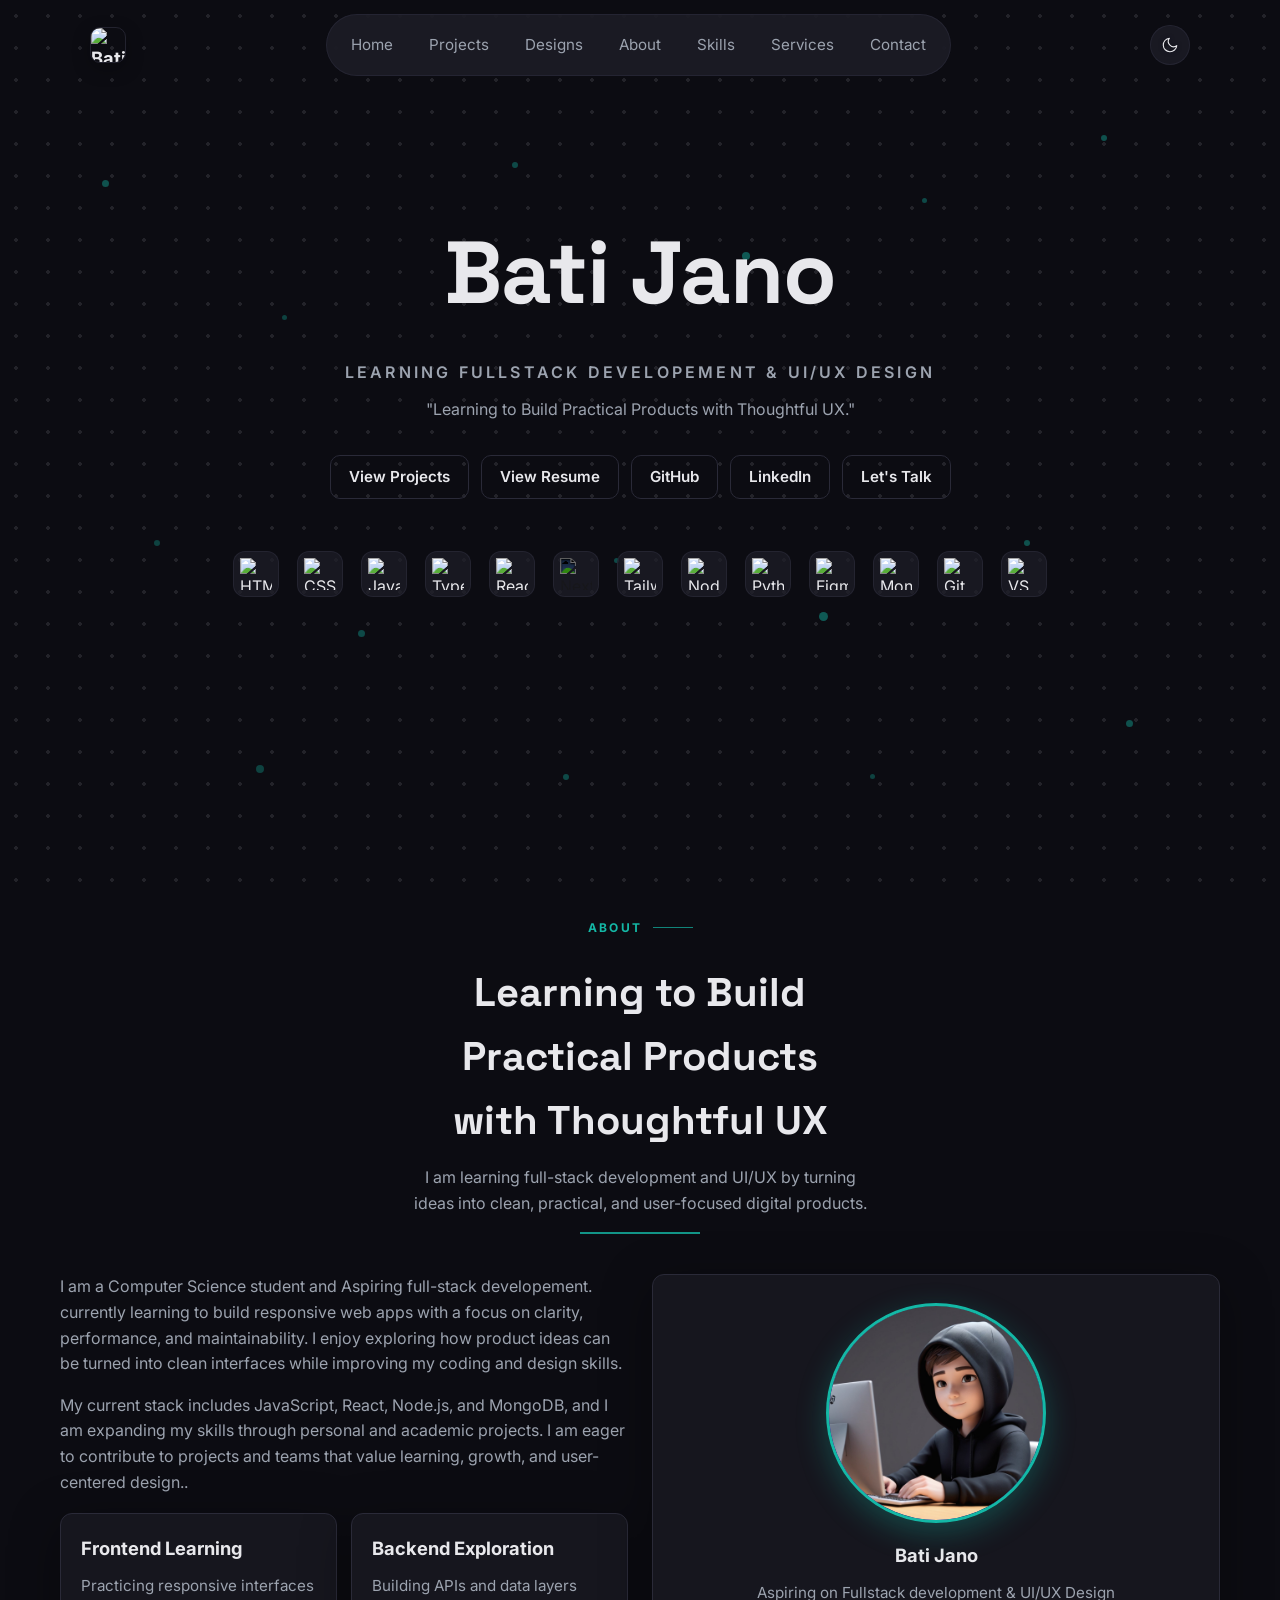
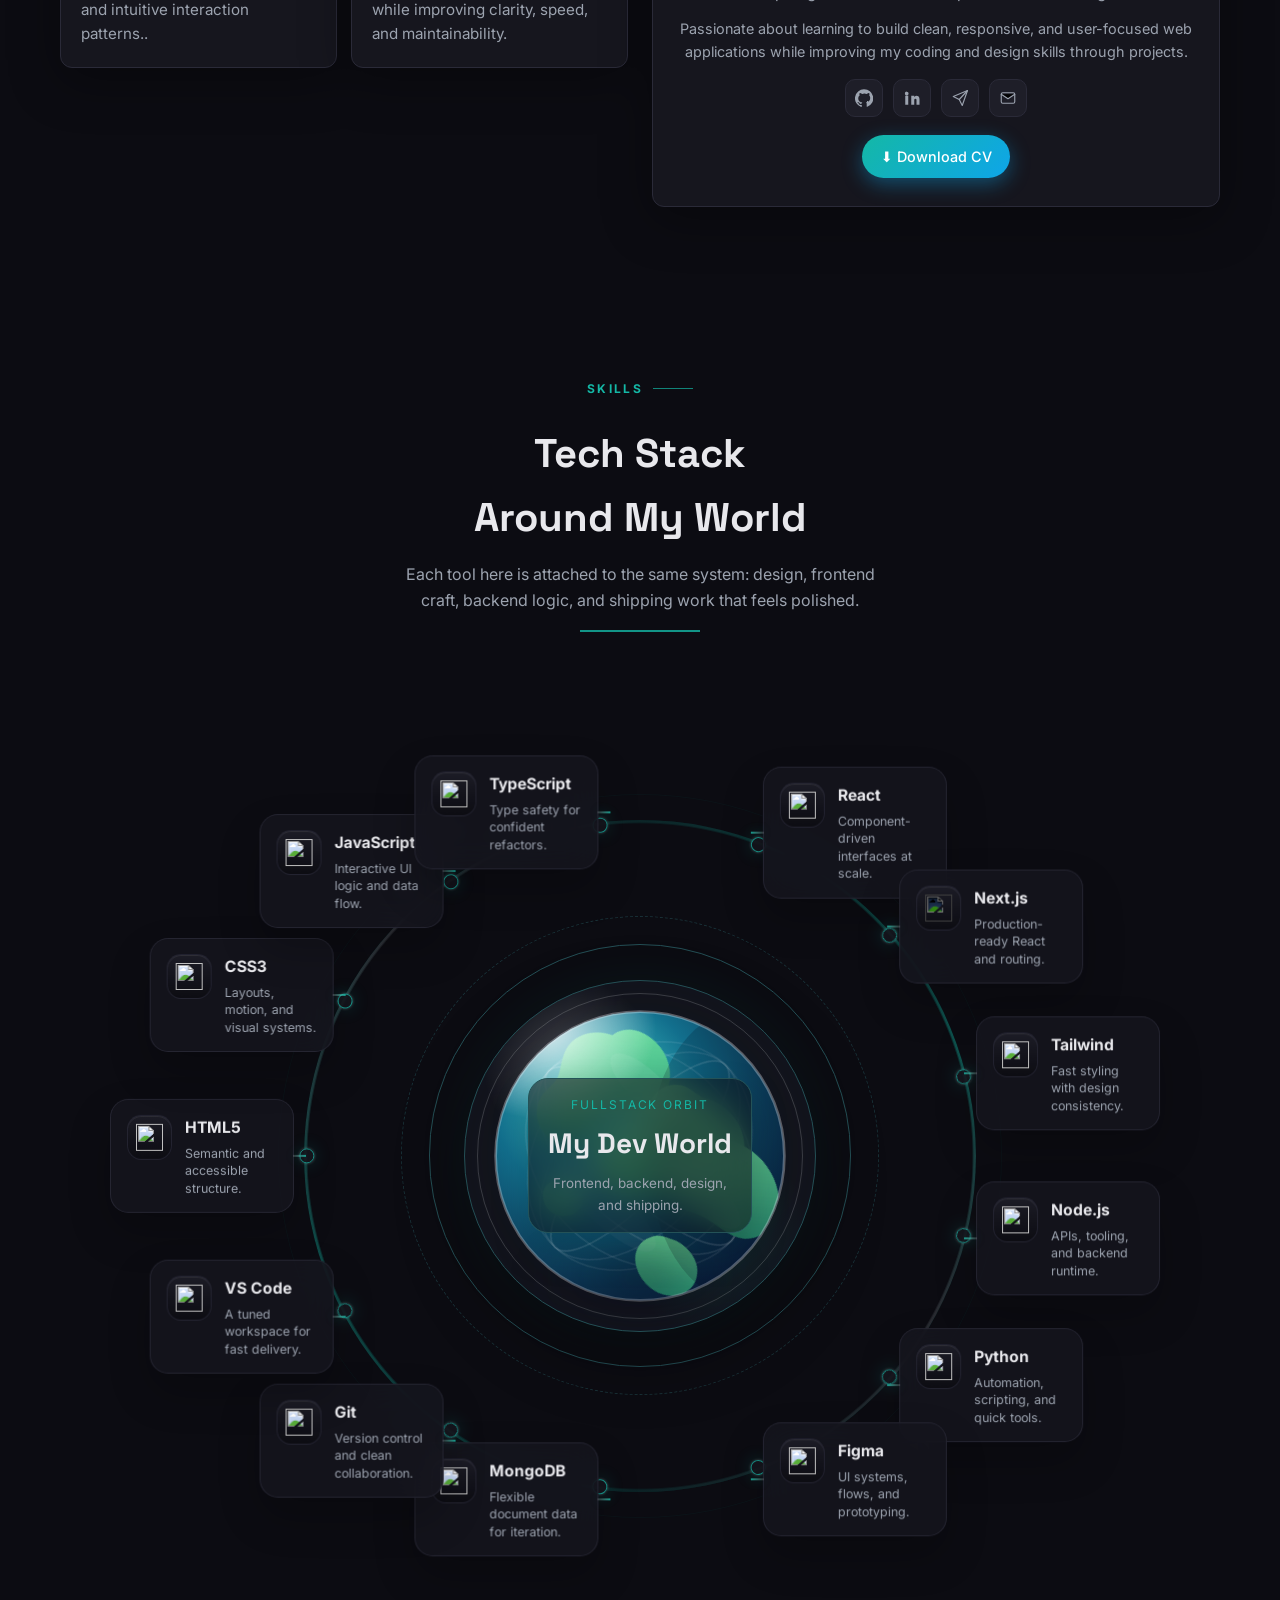
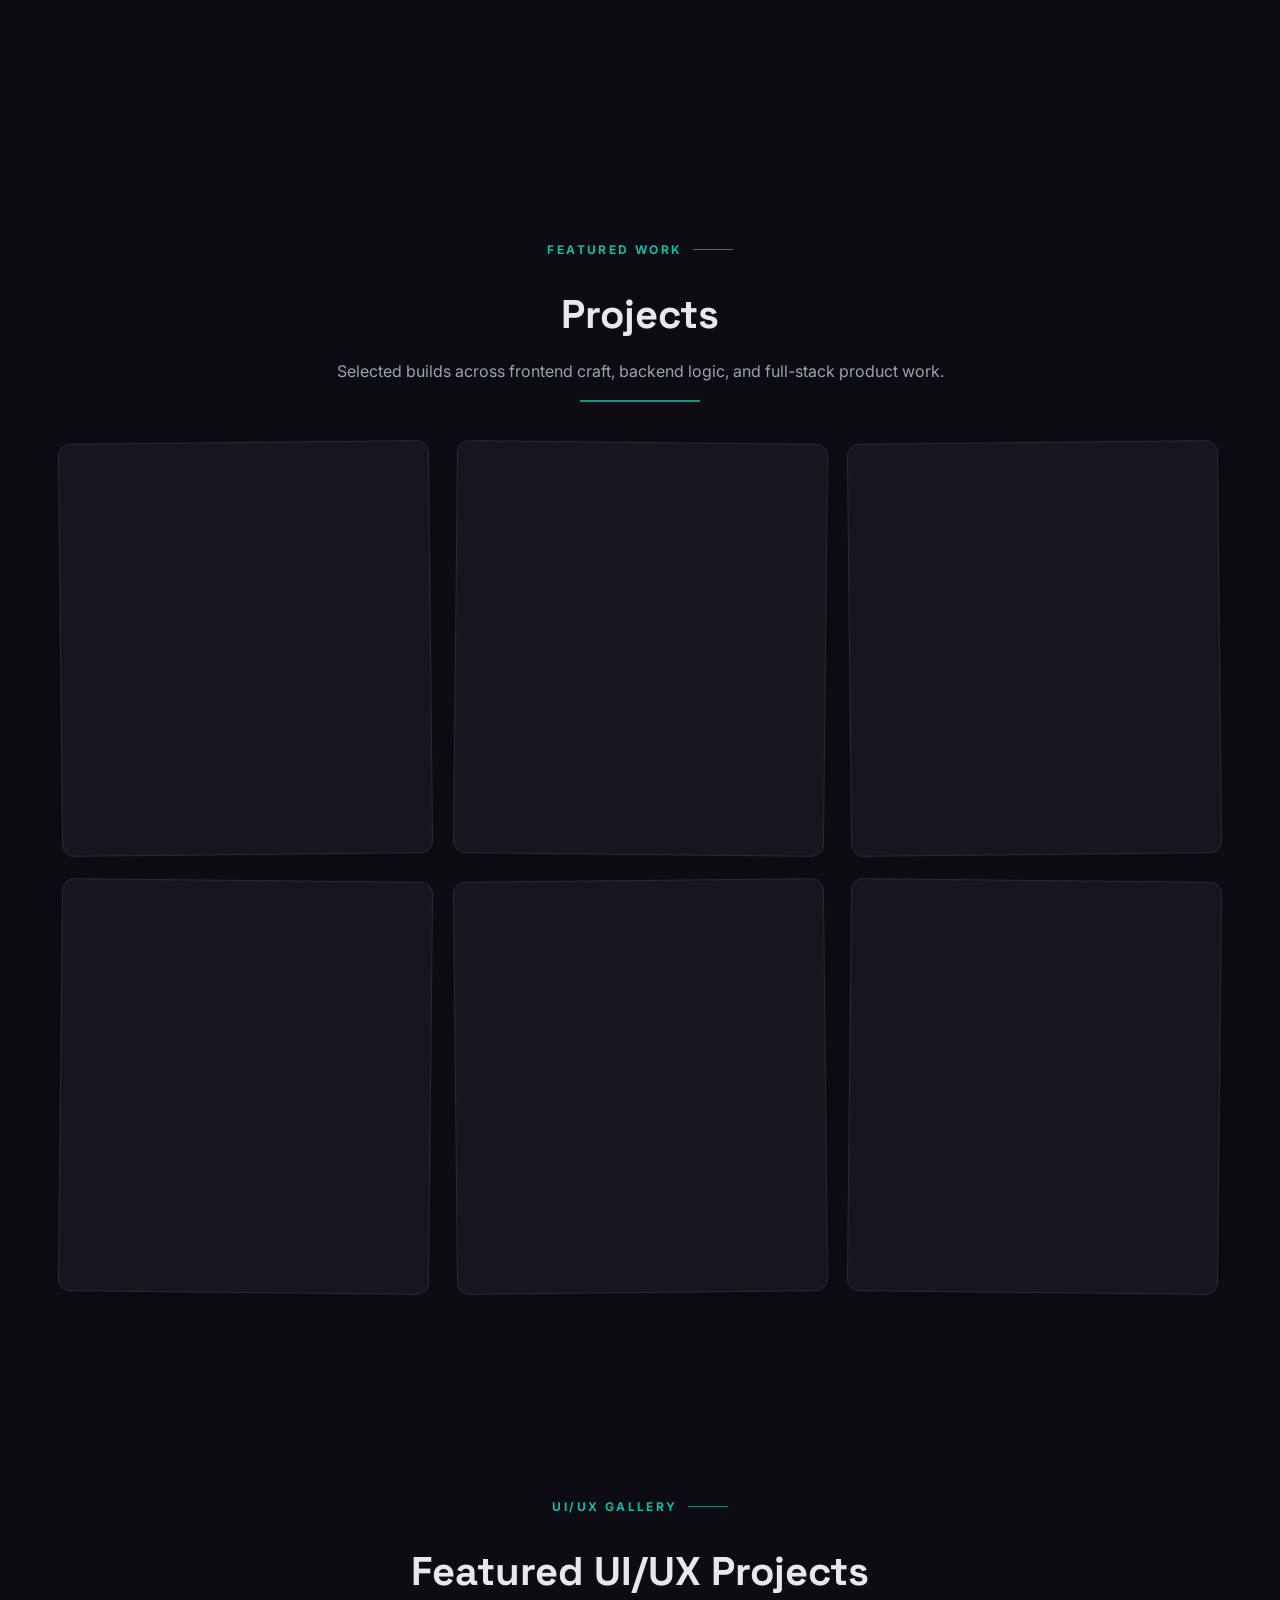
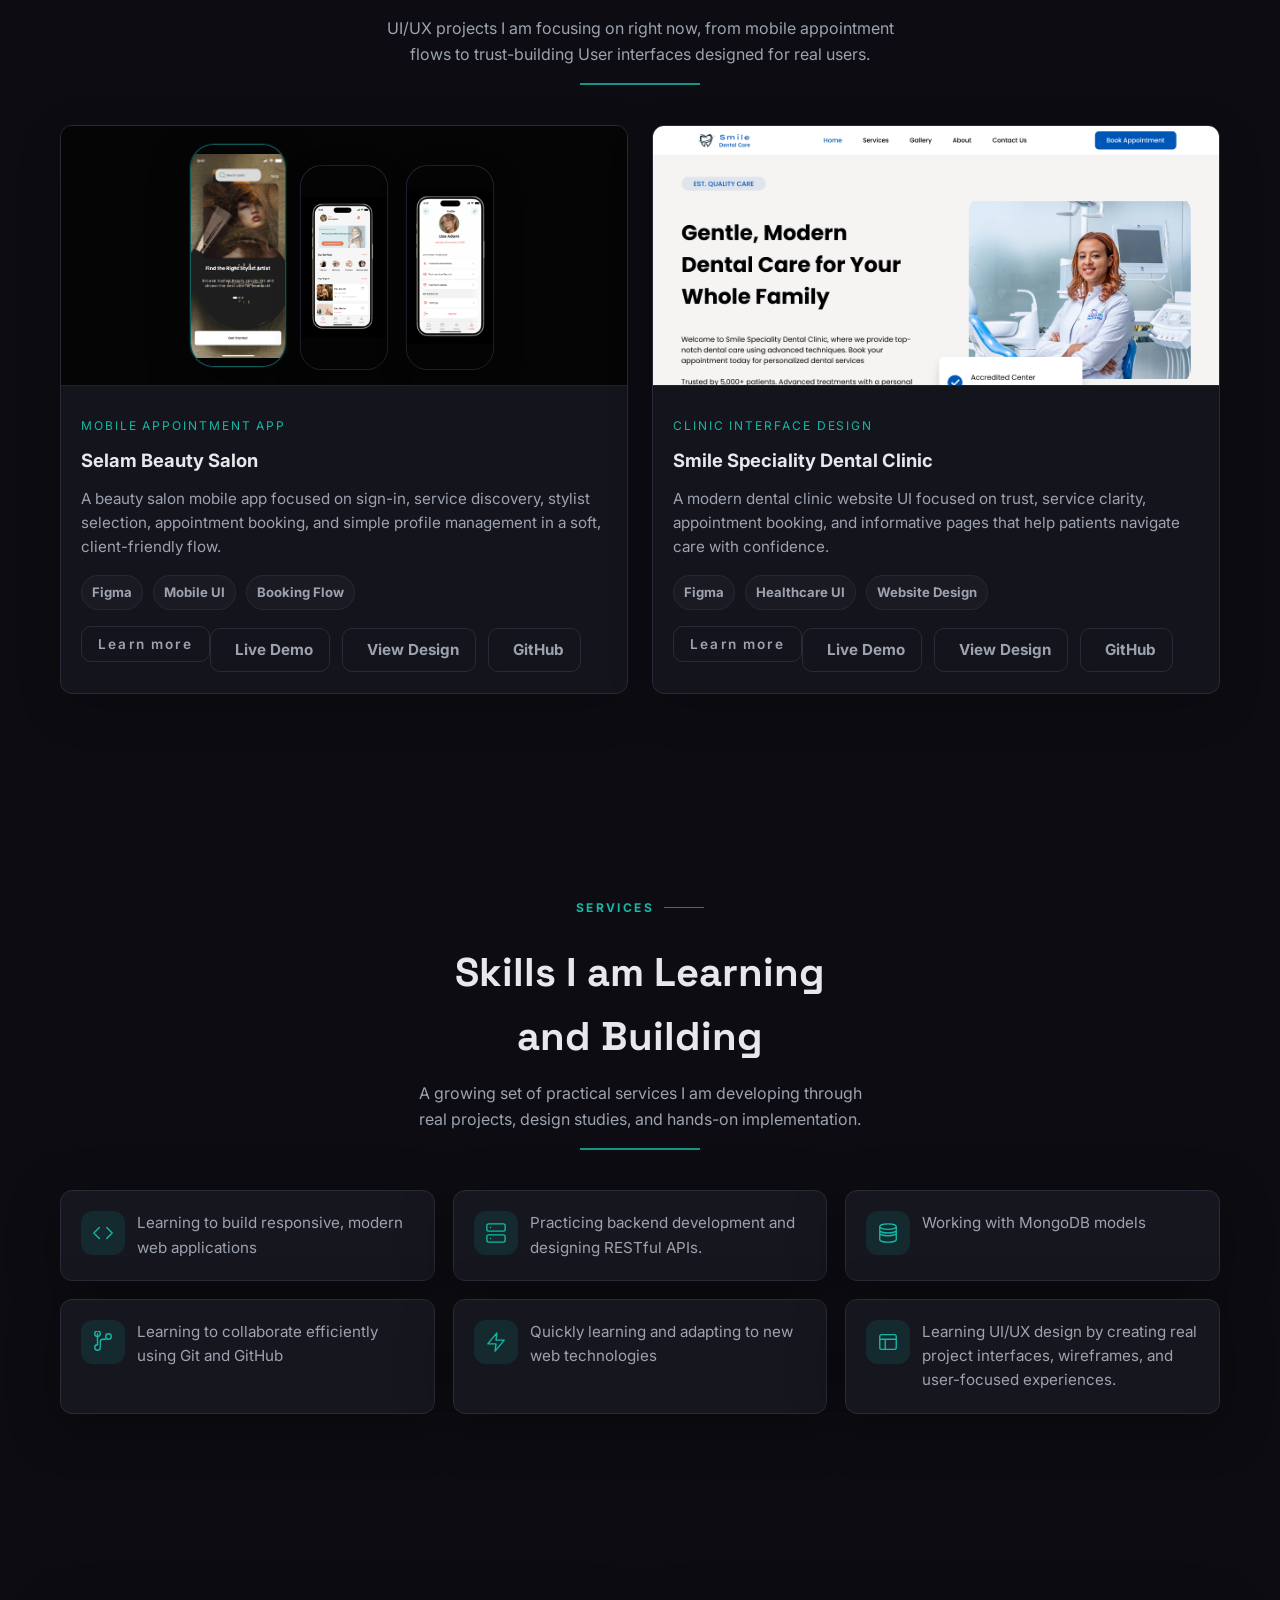
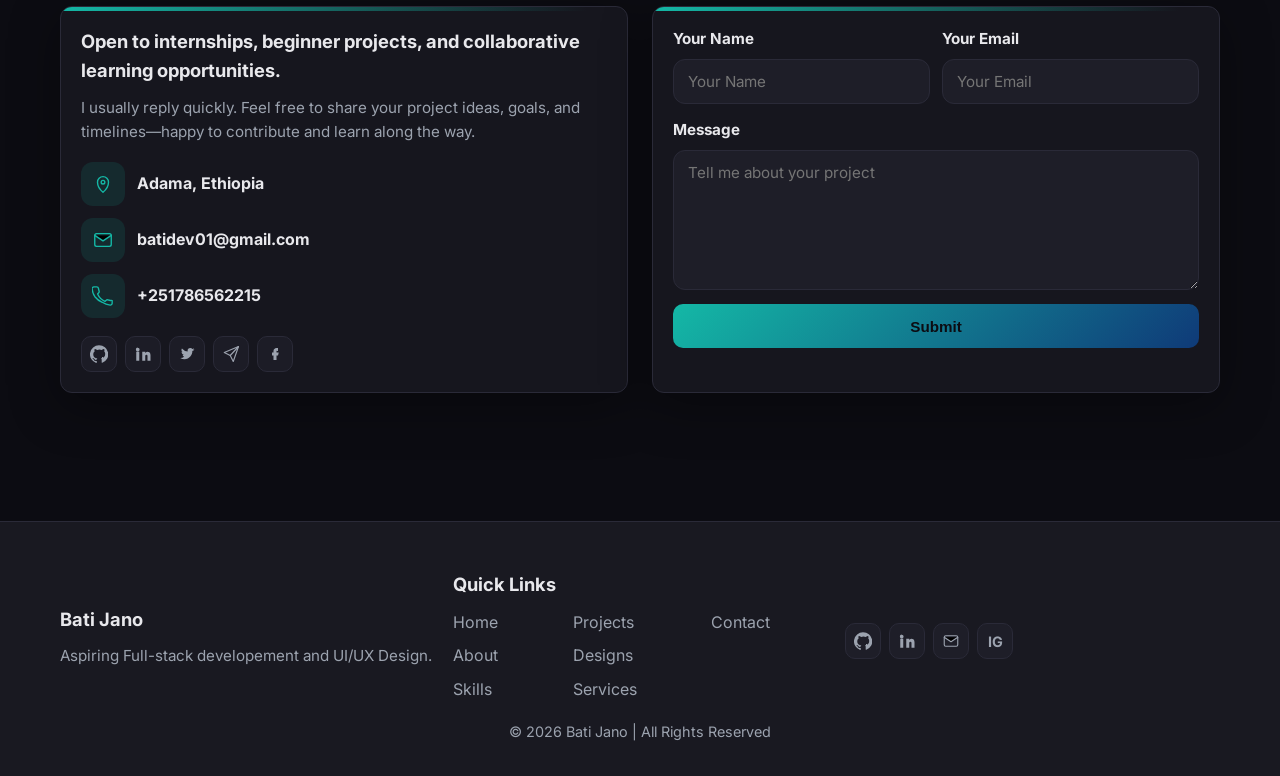
==== commit 64a3093e: "resolve merge conflicts" ====
--- a/index.html
+++ b/index.html
@@ -17,8 +17,7 @@
 </head>
 
 <body>
-  <!-- Pure-CSS theme and menu toggles -->
-  <input type="checkbox" id="theme-toggle" class="visually-hidden" aria-label="Toggle light mode">
+  <!-- Theme and menu toggles -->
   <div class="page">
     <!-- Icon symbol sprite (lucide-style outlines) -->
     <svg width="0" height="0" style="position:absolute">
@@ -149,14 +148,14 @@
           <a href="#contact">Contact</a>
         </nav>
         <div class="nav-actions">
-          <label for="theme-toggle" class="icon-button theme-toggle" aria-label="Toggle theme">
+          <button type="button" class="icon-button theme-toggle" aria-label="Toggle theme">
             <svg class="icon sun">
               <use href="#icon-sun"></use>
             </svg>
             <svg class="icon moon">
               <use href="#icon-moon"></use>
             </svg>
-          </label>
+          </button>
           <label for="menu-toggle" class="icon-button mobile-only menu-toggle" aria-label="Toggle menu">
             <svg class="icon menu">
               <use href="#icon-menu"></use>
@@ -253,71 +252,75 @@
           <div class="section-lead">
             <p class="eyebrow">About <span class="line"></span></p>
             <h2 class="section-title">Learning to Build Practical Products with Thoughtful UX</h2>
-            <p class="body-text">I am learning full-stack development and UI/UX by turning ideas into clean, practical, and user-focused digital products.</p>
+            <p class="body-text">I am learning full-stack development and UI/UX by turning ideas into clean, practical,
+              and user-focused digital products.</p>
             <div class="rule"></div>
           </div>
           <div class="grid two-columns about-grid">
             <div>
-            <p class="body-text">I am a Computer Science student and Aspiring full-stack developement.
-              currently learning to build responsive web apps
-              with a focus on clarity, performance, and maintainability. I enjoy exploring how product ideas can be turned into clean
-              interfaces while improving my coding and design skills.</p>
-            <p class="body-text">My current stack includes JavaScript, React, Node.js, and MongoDB, and 
-              I am expanding my skills through personal and academic projects. 
-              I am eager to contribute to projects and teams that value learning, growth, and user-centered design..</p>
-            <div class="card-grid">
-              <div class="card">
-                <h3 class="card-title">Frontend Learning</h3>
-                <p class="small-text">Practicing responsive interfaces and intuitive interaction patterns..</p>
-              </div>
-              <div class="card">
-                <h3 class="card-title">Backend Exploration</h3>
-                <p class="small-text">Building APIs and data layers while improving clarity, speed, and maintainability.</p>
-              </div>
-            </div>
-          </div>
-          <aside class="profile-card">
-            <div class="profile-image-wrapper">
-              <span class="glow-ring"></span>
-              <img src="./public/profile.jpg" alt="Bati Jano profile image">
-            </div>
-
-            <h3 class="card-title">Bati Jano</h3>
-            <p class="small-text"> Aspiring on Fullstack development & UI/UX Design</p>
-
-            <p class="profile-bio">
-              Passionate about learning to build clean, responsive, and 
-              user-focused web applications while improving my coding and design skills through projects.
-            </p>
-
-            <!-- Social Icons -->
-            <div class="profile-socials">
-              <a href="https://github.com/bati58" target="_blank">
-                <svg>
-                  <use href="#icon-github"></use>
-                </svg>
-              </a>
-              <a href="https://linkedin.com/in/bati-jano" target="_blank">
-                <svg>
-                  <use href="#icon-linkedin"></use>
-                </svg>
-              </a>
-              <a href="https://t.me/CMY_TR" target="_blank">
-                <svg>
-                  <use href="#icon-send"></use>
-                </svg>
-              </a>
-              <a href="mailto:batidev01@gmail.com">
-                <svg>
-                  <use href="#icon-mail"></use>
-                </svg>
-              </a>
-            </div>
-            <a href="./public/CV.pdf" download class="cv-button">
-              ⬇ Download CV
-            </a>
-          </aside>
-        </div>
+              <p class="body-text">I am a Computer Science student and Aspiring full-stack developement.
+                currently learning to build responsive web apps
+                with a focus on clarity, performance, and maintainability. I enjoy exploring how product ideas can be
+                turned into clean
+                interfaces while improving my coding and design skills.</p>
+              <p class="body-text">My current stack includes JavaScript, React, Node.js, and MongoDB, and
+                I am expanding my skills through personal and academic projects.
+                I am eager to contribute to projects and teams that value learning, growth, and user-centered design..
+              </p>
+              <div class="card-grid">
+                <div class="card">
+                  <h3 class="card-title">Frontend Learning</h3>
+                  <p class="small-text">Practicing responsive interfaces and intuitive interaction patterns..</p>
+                </div>
+                <div class="card">
+                  <h3 class="card-title">Backend Exploration</h3>
+                  <p class="small-text">Building APIs and data layers while improving clarity, speed, and
+                    maintainability.</p>
+                </div>
+              </div>
+            </div>
+            <aside class="profile-card">
+              <div class="profile-image-wrapper">
+                <span class="glow-ring"></span>
+                <img src="./public/profile.jpg" alt="Bati Jano profile image">
+              </div>
+
+              <h3 class="card-title">Bati Jano</h3>
+              <p class="small-text"> Aspiring on Fullstack development & UI/UX Design</p>
+
+              <p class="profile-bio">
+                Passionate about learning to build clean, responsive, and
+                user-focused web applications while improving my coding and design skills through projects.
+              </p>
+
+              <!-- Social Icons -->
+              <div class="profile-socials">
+                <a href="https://github.com/bati58" target="_blank">
+                  <svg>
+                    <use href="#icon-github"></use>
+                  </svg>
+                </a>
+                <a href="https://linkedin.com/in/bati-jano" target="_blank">
+                  <svg>
+                    <use href="#icon-linkedin"></use>
+                  </svg>
+                </a>
+                <a href="https://t.me/CMY_TR" target="_blank">
+                  <svg>
+                    <use href="#icon-send"></use>
+                  </svg>
+                </a>
+                <a href="mailto:batidev01@gmail.com">
+                  <svg>
+                    <use href="#icon-mail"></use>
+                  </svg>
+                </a>
+              </div>
+              <a href="./public/CV.pdf" download class="cv-button">
+                ⬇ Download CV
+              </a>
+            </aside>
+          </div>
       </section>
 
       <section id="skills" class="section tech-apps">
@@ -325,7 +328,8 @@
           <div class="section-lead">
             <p class="eyebrow">Skills <span class="line"></span></p>
             <h2 class="section-title">Tech Stack Around My World</h2>
-            <p class="body-text skills-intro">Each tool here is attached to the same system: design, frontend craft, backend logic, and shipping work that feels polished.</p>
+            <p class="body-text skills-intro">Each tool here is attached to the same system: design, frontend craft,
+              backend logic, and shipping work that feels polished.</p>
             <div class="rule"></div>
           </div>
           <div class="skills-orbit-scene">
@@ -354,19 +358,34 @@
                     </radialGradient>
                     <g id="skills-globe-surface-panel">
                       <g class="globe-grid-group">
-                        <ellipse cx="160" cy="160" rx="114" ry="34" fill="none" stroke="rgba(232, 246, 255, 0.22)" stroke-width="1.4"></ellipse>
-                        <ellipse cx="160" cy="160" rx="114" ry="62" fill="none" stroke="rgba(232, 246, 255, 0.18)" stroke-width="1.4"></ellipse>
-                        <ellipse cx="160" cy="160" rx="114" ry="92" fill="none" stroke="rgba(232, 246, 255, 0.14)" stroke-width="1.4"></ellipse>
-                        <ellipse cx="160" cy="160" rx="34" ry="114" fill="none" stroke="rgba(232, 246, 255, 0.18)" stroke-width="1.4"></ellipse>
-                        <ellipse cx="160" cy="160" rx="66" ry="114" fill="none" stroke="rgba(232, 246, 255, 0.14)" stroke-width="1.4"></ellipse>
-                        <ellipse cx="160" cy="160" rx="92" ry="114" fill="none" stroke="rgba(232, 246, 255, 0.12)" stroke-width="1.4"></ellipse>
+                        <ellipse cx="160" cy="160" rx="114" ry="34" fill="none" stroke="rgba(232, 246, 255, 0.22)"
+                          stroke-width="1.4"></ellipse>
+                        <ellipse cx="160" cy="160" rx="114" ry="62" fill="none" stroke="rgba(232, 246, 255, 0.18)"
+                          stroke-width="1.4"></ellipse>
+                        <ellipse cx="160" cy="160" rx="114" ry="92" fill="none" stroke="rgba(232, 246, 255, 0.14)"
+                          stroke-width="1.4"></ellipse>
+                        <ellipse cx="160" cy="160" rx="34" ry="114" fill="none" stroke="rgba(232, 246, 255, 0.18)"
+                          stroke-width="1.4"></ellipse>
+                        <ellipse cx="160" cy="160" rx="66" ry="114" fill="none" stroke="rgba(232, 246, 255, 0.14)"
+                          stroke-width="1.4"></ellipse>
+                        <ellipse cx="160" cy="160" rx="92" ry="114" fill="none" stroke="rgba(232, 246, 255, 0.12)"
+                          stroke-width="1.4"></ellipse>
                       </g>
                       <g class="globe-map">
-                        <path fill="url(#skills-globe-land)" d="M71 113C59 98 70 72 102 74c17 1 33 13 37 30 4 19-8 28-17 39-7 9-9 19-8 32 0 15-10 27-24 29-15 3-30-8-33-22-2-9 2-18-2-26-5-10-16-22-10-38 3-8 8-14 16-19 13-8 24-7 41-5z"></path>
-                        <path fill="url(#skills-globe-land)" d="M166 82c18-11 41-9 55 4 13 11 18 28 11 39-5 8-14 12-20 19-10 11-9 27-17 39-10 16-30 25-48 20-18-5-26-22-22-39 3-12 12-22 10-35-2-13-8-29 6-40 7-6 15-5 25-7z"></path>
-                        <path fill="url(#skills-globe-land)" d="M214 92c24-11 55-4 70 15 11 14 10 34-3 44-11 8-26 7-39 10-12 3-22 10-33 10-12 0-25-9-28-22-3-16 10-26 18-37 7-10 2-16 15-20z"></path>
-                        <path fill="url(#skills-globe-land)" d="M233 196c14-6 31-3 39 8 7 9 5 23-5 31-12 10-31 9-43 0-9-7-12-18-6-28 3-6 8-8 15-11z"></path>
-                        <path fill="url(#skills-globe-land)" d="M129 220c8-4 18 0 22 8 4 9-1 19-10 23-8 4-18 1-23-6-6-8 0-20 11-25z"></path>
+                        <path fill="url(#skills-globe-land)"
+                          d="M71 113C59 98 70 72 102 74c17 1 33 13 37 30 4 19-8 28-17 39-7 9-9 19-8 32 0 15-10 27-24 29-15 3-30-8-33-22-2-9 2-18-2-26-5-10-16-22-10-38 3-8 8-14 16-19 13-8 24-7 41-5z">
+                        </path>
+                        <path fill="url(#skills-globe-land)"
+                          d="M166 82c18-11 41-9 55 4 13 11 18 28 11 39-5 8-14 12-20 19-10 11-9 27-17 39-10 16-30 25-48 20-18-5-26-22-22-39 3-12 12-22 10-35-2-13-8-29 6-40 7-6 15-5 25-7z">
+                        </path>
+                        <path fill="url(#skills-globe-land)"
+                          d="M214 92c24-11 55-4 70 15 11 14 10 34-3 44-11 8-26 7-39 10-12 3-22 10-33 10-12 0-25-9-28-22-3-16 10-26 18-37 7-10 2-16 15-20z">
+                        </path>
+                        <path fill="url(#skills-globe-land)"
+                          d="M233 196c14-6 31-3 39 8 7 9 5 23-5 31-12 10-31 9-43 0-9-7-12-18-6-28 3-6 8-8 15-11z">
+                        </path>
+                        <path fill="url(#skills-globe-land)"
+                          d="M129 220c8-4 18 0 22 8 4 9-1 19-10 23-8 4-18 1-23-6-6-8 0-20 11-25z"></path>
                       </g>
                       <g class="globe-clouds">
                         <ellipse cx="119" cy="110" rx="40" ry="15" fill="rgba(255,255,255,0.08)"></ellipse>
@@ -378,7 +397,8 @@
                   <circle cx="160" cy="160" r="132" fill="url(#skills-globe-ocean)"></circle>
                   <g clip-path="url(#skills-globe-clip)">
                     <g class="globe-surface-track">
-                      <animateTransform attributeName="transform" type="rotate" from="0 160 160" to="360 160 160" dur="22s" repeatCount="indefinite" calcMode="linear"></animateTransform>
+                      <animateTransform attributeName="transform" type="rotate" from="0 160 160" to="360 160 160"
+                        dur="22s" repeatCount="indefinite" calcMode="linear"></animateTransform>
                       <use href="#skills-globe-surface-panel"></use>
                     </g>
                     <ellipse cx="250" cy="160" rx="82" ry="132" fill="rgba(2, 10, 24, 0.18)"></ellipse>
@@ -398,7 +418,9 @@
               <div class="skills-orbit-node is-left" id="tech-html" style="--angle:-180deg;">
                 <span class="orbit-arm" aria-hidden="true"></span>
                 <article class="tech-app-card suspended-tech-card">
-                  <span class="tech-card-icon"><img src="https://cdn.jsdelivr.net/gh/devicons/devicon/icons/html5/html5-original.svg" alt="" loading="lazy"></span>
+                  <span class="tech-card-icon"><img
+                      src="https://cdn.jsdelivr.net/gh/devicons/devicon/icons/html5/html5-original.svg" alt=""
+                      loading="lazy"></span>
                   <div class="tech-card-copy">
                     <h3>HTML5</h3>
                     <p class="small-text">Semantic and accessible structure.</p>
@@ -408,7 +430,9 @@
               <div class="skills-orbit-node is-left" id="tech-css" style="--angle:-152.3deg;">
                 <span class="orbit-arm" aria-hidden="true"></span>
                 <article class="tech-app-card suspended-tech-card">
-                  <span class="tech-card-icon"><img src="https://cdn.jsdelivr.net/gh/devicons/devicon/icons/css3/css3-original.svg" alt="" loading="lazy"></span>
+                  <span class="tech-card-icon"><img
+                      src="https://cdn.jsdelivr.net/gh/devicons/devicon/icons/css3/css3-original.svg" alt=""
+                      loading="lazy"></span>
                   <div class="tech-card-copy">
                     <h3>CSS3</h3>
                     <p class="small-text">Layouts, motion, and visual systems.</p>
@@ -418,7 +442,9 @@
               <div class="skills-orbit-node is-left" id="tech-js" style="--angle:-124.6deg;">
                 <span class="orbit-arm" aria-hidden="true"></span>
                 <article class="tech-app-card suspended-tech-card">
-                  <span class="tech-card-icon"><img src="https://cdn.jsdelivr.net/gh/devicons/devicon/icons/javascript/javascript-original.svg" alt="" loading="lazy"></span>
+                  <span class="tech-card-icon"><img
+                      src="https://cdn.jsdelivr.net/gh/devicons/devicon/icons/javascript/javascript-original.svg" alt=""
+                      loading="lazy"></span>
                   <div class="tech-card-copy">
                     <h3>JavaScript</h3>
                     <p class="small-text">Interactive UI logic and data flow.</p>
@@ -428,7 +454,9 @@
               <div class="skills-orbit-node is-left" id="tech-ts" style="--angle:-96.9deg;">
                 <span class="orbit-arm" aria-hidden="true"></span>
                 <article class="tech-app-card suspended-tech-card">
-                  <span class="tech-card-icon"><img src="https://cdn.jsdelivr.net/gh/devicons/devicon/icons/typescript/typescript-original.svg" alt="" loading="lazy"></span>
+                  <span class="tech-card-icon"><img
+                      src="https://cdn.jsdelivr.net/gh/devicons/devicon/icons/typescript/typescript-original.svg" alt=""
+                      loading="lazy"></span>
                   <div class="tech-card-copy">
                     <h3>TypeScript</h3>
                     <p class="small-text">Type safety for confident refactors.</p>
@@ -438,7 +466,9 @@
               <div class="skills-orbit-node" id="tech-react" style="--angle:-69.2deg;">
                 <span class="orbit-arm" aria-hidden="true"></span>
                 <article class="tech-app-card suspended-tech-card">
-                  <span class="tech-card-icon"><img src="https://cdn.jsdelivr.net/gh/devicons/devicon/icons/react/react-original.svg" alt="" loading="lazy"></span>
+                  <span class="tech-card-icon"><img
+                      src="https://cdn.jsdelivr.net/gh/devicons/devicon/icons/react/react-original.svg" alt=""
+                      loading="lazy"></span>
                   <div class="tech-card-copy">
                     <h3>React</h3>
                     <p class="small-text">Component-driven interfaces at scale.</p>
@@ -448,7 +478,9 @@
               <div class="skills-orbit-node" id="tech-next" style="--angle:-41.5deg;">
                 <span class="orbit-arm" aria-hidden="true"></span>
                 <article class="tech-app-card suspended-tech-card">
-                  <span class="tech-card-icon"><img class="invert-on-dark" src="https://cdn.jsdelivr.net/gh/devicons/devicon/icons/nextjs/nextjs-original.svg" alt="" loading="lazy"></span>
+                  <span class="tech-card-icon"><img class="invert-on-dark"
+                      src="https://cdn.jsdelivr.net/gh/devicons/devicon/icons/nextjs/nextjs-original.svg" alt=""
+                      loading="lazy"></span>
                   <div class="tech-card-copy">
                     <h3>Next.js</h3>
                     <p class="small-text">Production-ready React and routing.</p>
@@ -458,7 +490,9 @@
               <div class="skills-orbit-node" id="tech-tailwind" style="--angle:-13.8deg;">
                 <span class="orbit-arm" aria-hidden="true"></span>
                 <article class="tech-app-card suspended-tech-card">
-                  <span class="tech-card-icon"><img src="https://cdn.jsdelivr.net/gh/devicons/devicon/icons/tailwindcss/tailwindcss-original.svg" alt="" loading="lazy"></span>
+                  <span class="tech-card-icon"><img
+                      src="https://cdn.jsdelivr.net/gh/devicons/devicon/icons/tailwindcss/tailwindcss-original.svg"
+                      alt="" loading="lazy"></span>
                   <div class="tech-card-copy">
                     <h3>Tailwind</h3>
                     <p class="small-text">Fast styling with design consistency.</p>
@@ -468,7 +502,9 @@
               <div class="skills-orbit-node" id="tech-node" style="--angle:13.8deg;">
                 <span class="orbit-arm" aria-hidden="true"></span>
                 <article class="tech-app-card suspended-tech-card">
-                  <span class="tech-card-icon"><img src="https://cdn.jsdelivr.net/gh/devicons/devicon/icons/nodejs/nodejs-original.svg" alt="" loading="lazy"></span>
+                  <span class="tech-card-icon"><img
+                      src="https://cdn.jsdelivr.net/gh/devicons/devicon/icons/nodejs/nodejs-original.svg" alt=""
+                      loading="lazy"></span>
                   <div class="tech-card-copy">
                     <h3>Node.js</h3>
                     <p class="small-text">APIs, tooling, and backend runtime.</p>
@@ -478,7 +514,9 @@
               <div class="skills-orbit-node" id="tech-python" style="--angle:41.5deg;">
                 <span class="orbit-arm" aria-hidden="true"></span>
                 <article class="tech-app-card suspended-tech-card">
-                  <span class="tech-card-icon"><img src="https://cdn.jsdelivr.net/gh/devicons/devicon/icons/python/python-original.svg" alt="" loading="lazy"></span>
+                  <span class="tech-card-icon"><img
+                      src="https://cdn.jsdelivr.net/gh/devicons/devicon/icons/python/python-original.svg" alt=""
+                      loading="lazy"></span>
                   <div class="tech-card-copy">
                     <h3>Python</h3>
                     <p class="small-text">Automation, scripting, and quick tools.</p>
@@ -488,7 +526,9 @@
               <div class="skills-orbit-node" id="tech-figma" style="--angle:69.2deg;">
                 <span class="orbit-arm" aria-hidden="true"></span>
                 <article class="tech-app-card suspended-tech-card">
-                  <span class="tech-card-icon"><img src="https://cdn.jsdelivr.net/gh/devicons/devicon/icons/figma/figma-original.svg" alt="" loading="lazy"></span>
+                  <span class="tech-card-icon"><img
+                      src="https://cdn.jsdelivr.net/gh/devicons/devicon/icons/figma/figma-original.svg" alt=""
+                      loading="lazy"></span>
                   <div class="tech-card-copy">
                     <h3>Figma</h3>
                     <p class="small-text">UI systems, flows, and prototyping.</p>
@@ -498,7 +538,9 @@
               <div class="skills-orbit-node is-left" id="tech-mongo" style="--angle:96.9deg;">
                 <span class="orbit-arm" aria-hidden="true"></span>
                 <article class="tech-app-card suspended-tech-card">
-                  <span class="tech-card-icon"><img src="https://cdn.jsdelivr.net/gh/devicons/devicon/icons/mongodb/mongodb-original.svg" alt="" loading="lazy"></span>
+                  <span class="tech-card-icon"><img
+                      src="https://cdn.jsdelivr.net/gh/devicons/devicon/icons/mongodb/mongodb-original.svg" alt=""
+                      loading="lazy"></span>
                   <div class="tech-card-copy">
                     <h3>MongoDB</h3>
                     <p class="small-text">Flexible document data for iteration.</p>
@@ -508,7 +550,9 @@
               <div class="skills-orbit-node is-left" id="tech-git" style="--angle:124.6deg;">
                 <span class="orbit-arm" aria-hidden="true"></span>
                 <article class="tech-app-card suspended-tech-card">
-                  <span class="tech-card-icon"><img src="https://cdn.jsdelivr.net/gh/devicons/devicon/icons/git/git-original.svg" alt="" loading="lazy"></span>
+                  <span class="tech-card-icon"><img
+                      src="https://cdn.jsdelivr.net/gh/devicons/devicon/icons/git/git-original.svg" alt=""
+                      loading="lazy"></span>
                   <div class="tech-card-copy">
                     <h3>Git</h3>
                     <p class="small-text">Version control and clean collaboration.</p>
@@ -518,7 +562,9 @@
               <div class="skills-orbit-node is-left" id="tech-vscode" style="--angle:152.3deg;">
                 <span class="orbit-arm" aria-hidden="true"></span>
                 <article class="tech-app-card suspended-tech-card">
-                  <span class="tech-card-icon"><img src="https://cdn.jsdelivr.net/gh/devicons/devicon/icons/vscode/vscode-original.svg" alt="" loading="lazy"></span>
+                  <span class="tech-card-icon"><img
+                      src="https://cdn.jsdelivr.net/gh/devicons/devicon/icons/vscode/vscode-original.svg" alt=""
+                      loading="lazy"></span>
                   <div class="tech-card-copy">
                     <h3>VS Code</h3>
                     <p class="small-text">A tuned workspace for fast delivery.</p>
@@ -639,14 +685,15 @@
           <div class="section-lead">
             <p class="eyebrow">UI/UX Gallery <span class="line"></span></p>
             <h2 class="section-title">Featured UI/UX Projects</h2>
-            <p class="body-text">UI/UX projects I am focusing on right now, from mobile appointment flows to trust-building User interfaces designed for real users.</p>
+            <p class="body-text">UI/UX projects I am focusing on right now, from mobile appointment flows to
+              trust-building User interfaces designed for real users.</p>
             <div class="rule"></div>
           </div>
           <div class="grid two-columns ux-gallery-grid">
             <article class="card ux-gallery-card">
               <a class="ux-gallery-preview ux-preview-image ux-gallery-trigger" href="#selam-design-preview"
-                data-lightbox-target="selam-design-preview" aria-controls="selam-design-preview"
-                aria-haspopup="dialog" aria-label="Open full image preview for Selam Beauty Salon">
+                data-lightbox-target="selam-design-preview" aria-controls="selam-design-preview" aria-haspopup="dialog"
+                aria-label="Open full image preview for Selam Beauty Salon">
                 <div class="ux-gallery-image-strip" aria-hidden="true">
                   <span class="ux-gallery-image-frame active">
                     <img class="ux-gallery-image portrait" src="./public/selam-beauty/cover.png" alt="">
@@ -662,7 +709,8 @@
               <div class="ux-gallery-copy">
                 <p class="small uppercase">Mobile Appointment App</p>
                 <h3 class="card-title">Selam Beauty Salon</h3>
-                <p class="small-text">A beauty salon mobile app focused on sign-in, service discovery, stylist selection, appointment booking, and simple profile management in a soft, client-friendly flow.</p>
+                <p class="small-text">A beauty salon mobile app focused on sign-in, service discovery, stylist
+                  selection, appointment booking, and simple profile management in a soft, client-friendly flow.</p>
                 <div class="ux-gallery-tags">
                   <span>Figma</span>
                   <span>Mobile UI</span>
@@ -670,20 +718,31 @@
                 </div>
                 <div class="ux-gallery-actions">
                   <a class="btn outline small" href="projects/selam-beauty.html">Learn more</a>
+                  <div class="link-row">
+                    <a href="https://www.figma.com/proto/5fjbbL4WlkSVPK80NESaGw/Selam-Beauty-Salon-%E2%80%93-Appointment-App?node-id=20-788&p=f&t=e4ALa6m5ujRWhRIY-0&scaling=scale-down&content-scaling=fixed&page-id=0%3A1&starting-point-node-id=20%3A788&show-proto-sidebar=1"
+                      class="btn btn-sm btn-brand" target="_blank" rel="noopener noreferrer"><i
+                        class="fas fa-external-link-alt"></i> Live Demo</a>
+                    <a href="https://www.figma.com/design/5fjbbL4WlkSVPK80NESaGw/Selam-Beauty-Salon-%E2%80%93-Appointment-App?node-id=0-1&t=y9P4MYADRZo0nwgY-1"
+                      class="btn btn-sm btn-outline-brand" target="_blank" rel="noopener noreferrer"><i
+                        class="fas fa-eye"></i> View Design</a>
+                    <a href="https://github.com/bati58/FUTURE_UX_02.git" class="btn btn-sm btn-outline-brand"
+                      target="_blank" rel="noopener noreferrer"><i class="fab fa-github"></i> GitHub</a>
+                  </div>
                 </div>
               </div>
             </article>
             <article class="card ux-gallery-card">
               <a class="ux-gallery-preview ux-preview-image ux-gallery-trigger" href="#smile-design-preview"
-                data-lightbox-target="smile-design-preview" aria-controls="smile-design-preview"
-                aria-haspopup="dialog" aria-label="Open full image preview for Smile Speciality Dental Clinic">
+                data-lightbox-target="smile-design-preview" aria-controls="smile-design-preview" aria-haspopup="dialog"
+                aria-label="Open full image preview for Smile Speciality Dental Clinic">
                 <img class="ux-gallery-image" src="./public/smile-speciality/cover.png"
                   alt="Smile Speciality Dental Clinic homepage design">
               </a>
               <div class="ux-gallery-copy">
                 <p class="small uppercase">Clinic Interface Design</p>
                 <h3 class="card-title">Smile Speciality Dental Clinic</h3>
-                <p class="small-text">A modern dental clinic website UI focused on trust, service clarity, appointment booking, and informative pages that help patients navigate care with confidence.</p>
+                <p class="small-text">A modern dental clinic website UI focused on trust, service clarity, appointment
+                  booking, and informative pages that help patients navigate care with confidence.</p>
                 <div class="ux-gallery-tags">
                   <span>Figma</span>
                   <span>Healthcare UI</span>
@@ -691,6 +750,16 @@
                 </div>
                 <div class="ux-gallery-actions">
                   <a class="btn outline small" href="projects/smile-speciality.html">Learn more</a>
+                  <div class="link-row">
+                    <a href="https://www.figma.com/proto/0c3LIejO7HvxuwmDpNvWwL/smile-specility-dental-clinic?node-id=1-966&p=f&t=9qFvKFb1lOWrChKv-0&scaling=min-zoom&content-scaling=fixed&page-id=0%3A1&starting-point-node-id=1%3A966"
+                      class="btn btn-sm btn-brand" target="_blank" rel="noopener noreferrer"><i
+                        class="fas fa-external-link-alt"></i> Live Demo</a>
+                    <a href="https://www.figma.com/design/0c3LIejO7HvxuwmDpNvWwL/smile-specility-dental-clinic?node-id=0-1&t=9qFvKFb1lOWrChKv-1"
+                      class="btn btn-sm btn-outline-brand" target="_blank" rel="noopener noreferrer"><i
+                        class="fas fa-eye"></i> View Design</a>
+                    <a href="https://github.com/bati58/FUTURE_UX_01.git" class="btn btn-sm btn-outline-brand"
+                      target="_blank" rel="noopener noreferrer"><i class="fab fa-github"></i> GitHub</a>
+                  </div>
                 </div>
               </div>
             </article>
@@ -729,10 +798,11 @@
           <div class="section-lead">
             <p class="eyebrow">Services <span class="line"></span></p>
             <h2 class="section-title">Skills I am Learning and Building</h2>
-            <p class="body-text">A growing set of practical services I am developing through real projects, design studies, and hands-on implementation.</p>
+            <p class="body-text">A growing set of practical services I am developing through real projects, design
+              studies, and hands-on implementation.</p>
             <div class="rule"></div>
           </div>
-          <div class="grid three-columns">
+          <div class="grid three-columns services-grid">
             <div class="card service"><span class="icon-circle"><svg>
                   <use href="#icon-code"></use>
                 </svg></span>
@@ -761,7 +831,8 @@
             <div class="card service"><span class="icon-circle"><svg>
                   <use href="#icon-layout"></use>
                 </svg></span>
-              <p class="small-text strong">Learning UI/UX design by creating real project interfaces, wireframes, and user-focused experiences.</p>
+              <p class="small-text strong">Learning UI/UX design by creating real project interfaces, wireframes, and
+                user-focused experiences.</p>
             </div>
           </div>
         </div>
@@ -771,8 +842,10 @@
         <div class="container grid contact-grid">
           <div class="card contact-card">
             <div class="accent-bar"></div>
-            <h3 class="card-title">Open to internships, beginner projects, and collaborative learning opportunities.</h3>
-            <p class="small-text">I usually reply quickly. Feel free to share your project ideas, goals, and timelines—happy to contribute and learn along the way.</p>
+            <h3 class="card-title">Open to internships, beginner projects, and collaborative learning opportunities.
+            </h3>
+            <p class="small-text">I usually reply quickly. Feel free to share your project ideas, goals, and
+              timelines—happy to contribute and learn along the way.</p>
             <ul class="contact-list">
               <li><span class="icon-circle"><svg>
                     <use href="#icon-map"></use>
@@ -807,34 +880,24 @@
           </div>
           <div class="card contact-form">
             <div class="accent-bar"></div>
-            <form id="contact-form" action="https://formsubmit.co/batidev01@gmail.com" method="POST">
-              <input type="hidden" name="_subject" value="Portfolio contact">
-              <input type="hidden" name="_captcha" value="false">
-              <input type="hidden" name="_next" value="https://batijano.vercel.app/#form-sent">
-              <input type="text" name="_honey" style="display:none">
+            <form id="contact-form" action="https://api.web3forms.com/submit" method="POST">
+              <input type="hidden" name="access_key" value="d68ecb1f-a8a0-483a-87ff-1288bc86a240">
               <div class="form-row">
                 <label>
                   <span>Your Name</span>
-                  <input type="text" name="name" required placeholder="Your Name" minlength="2" maxlength="60"
-                    autocomplete="name" inputmode="text" pattern="^[A-Za-z][A-Za-z '\\-]{0,58}[A-Za-z]$"
-                    title="Letters only; spaces, hyphens, apostrophes allowed.">
+                  <input type="text" name="name" required placeholder="Your Name" autocomplete="name">
                 </label>
                 <label>
                   <span>Your Email</span>
-                  <input type="email" name="email" required placeholder="Your Email">
+                  <input type="email" name="email" required placeholder="Your Email" autocomplete="email">
                 </label>
               </div>
               <label class="full">
                 <span>Message</span>
-                <textarea name="message" required rows="6" minlength="10"
-                  placeholder="Tell me about your project"></textarea>
+                <textarea name="message" required rows="6" placeholder="Tell me about your project"></textarea>
               </label>
-              <button type="submit" class="btn primary full">Send Message</button>
+              <button type="submit" class="btn primary full">Submit</button>
             </form>
-            <p class="form-status success" id="form-sent" aria-live="polite">
-              Message sent! I will get back to you soon.
-              <a class="form-status-close" href="#contact" aria-label="Dismiss message">×</a>
-            </p>
           </div>
         </div>
       </section>
@@ -877,6 +940,33 @@
     </footer>
 
   </div>
+  <script>
+    (() => {
+      const storageKey = 'portfolio-theme';
+      const body = document.body;
+      const toggleButtons = document.querySelectorAll('.theme-toggle');
+      const applyTheme = (theme) => {
+        const isLight = theme === 'light';
+        body.classList.toggle('light-theme', isLight);
+        toggleButtons.forEach((button) => {
+          button.setAttribute('aria-pressed', String(isLight));
+          button.setAttribute('aria-label', isLight ? 'Switch to dark mode' : 'Switch to light mode');
+          button.title = isLight ? 'Switch to dark mode' : 'Switch to light mode';
+        });
+      };
+
+      const savedTheme = localStorage.getItem(storageKey);
+      applyTheme(savedTheme === 'light' ? 'light' : 'dark');
+
+      toggleButtons.forEach((button) => {
+        button.addEventListener('click', () => {
+          const nextTheme = body.classList.contains('light-theme') ? 'dark' : 'light';
+          localStorage.setItem(storageKey, nextTheme);
+          applyTheme(nextTheme);
+        });
+      });
+    })();
+  </script>
 </body>
 
-</html>
+</html>
--- a/style.css
+++ b/style.css
@@ -68,7 +68,7 @@
   color-scheme: dark;
 }
 
-#theme-toggle:checked ~ .page {
+body.light-theme {
   --background: var(--background-light);
   --foreground: var(--foreground-light);
   --card: var(--card-light);
@@ -756,7 +756,7 @@
   filter: invert(1) hue-rotate(180deg);
 }
 
-#theme-toggle:checked ~ .page .invert-on-dark {
+body.light-theme .invert-on-dark {
   filter: invert(0);
 }
 
@@ -851,11 +851,12 @@
 .icon.close { display: none; }
 .icon.sun { display: none; }
 
-#theme-toggle:checked ~ .page .icon.sun { display: inline; }
-#theme-toggle:checked ~ .page .icon.moon { display: none; }
-#theme-toggle:not(:checked) ~ .page .icon.moon { display: inline; }
+body.light-theme .icon.sun { display: inline; }
+body.light-theme .icon.moon { display: none; }
+body:not(.light-theme) .icon.moon { display: inline; }
 
 .icon-button.theme-toggle {
+  appearance: none;
   color: var(--foreground);
   border-color: color-mix(in srgb, var(--border) 70%, transparent);
   background: color-mix(in srgb, var(--secondary) 75%, transparent);
@@ -962,6 +963,11 @@
 
 .three-columns {
   grid-template-columns: repeat(auto-fit, minmax(240px, 1fr));
+}
+
+.services-grid {
+  grid-template-columns: repeat(3, minmax(0, 1fr));
+  gap: 18px;
 }
 
 .four-columns {
@@ -1772,7 +1778,8 @@
 .service {
   display: flex;
   gap: 12px;
-  align-items: center;
+  align-items: flex-start;
+  min-height: 100%;
 }
 
 .icon-circle {
@@ -2560,6 +2567,7 @@
 
   .card-grid,
   .three-columns,
+  .services-grid,
   .four-columns {
     grid-template-columns: 1fr;
   }
@@ -2579,6 +2587,12 @@
   .skills-globe-anchor {
     width: min(100%, 15.5rem);
     height: min(100%, 15.5rem);
+  }
+}
+
+@media (min-width: 641px) and (max-width: 980px) {
+  .services-grid {
+    grid-template-columns: repeat(2, minmax(0, 1fr));
   }
 }
 
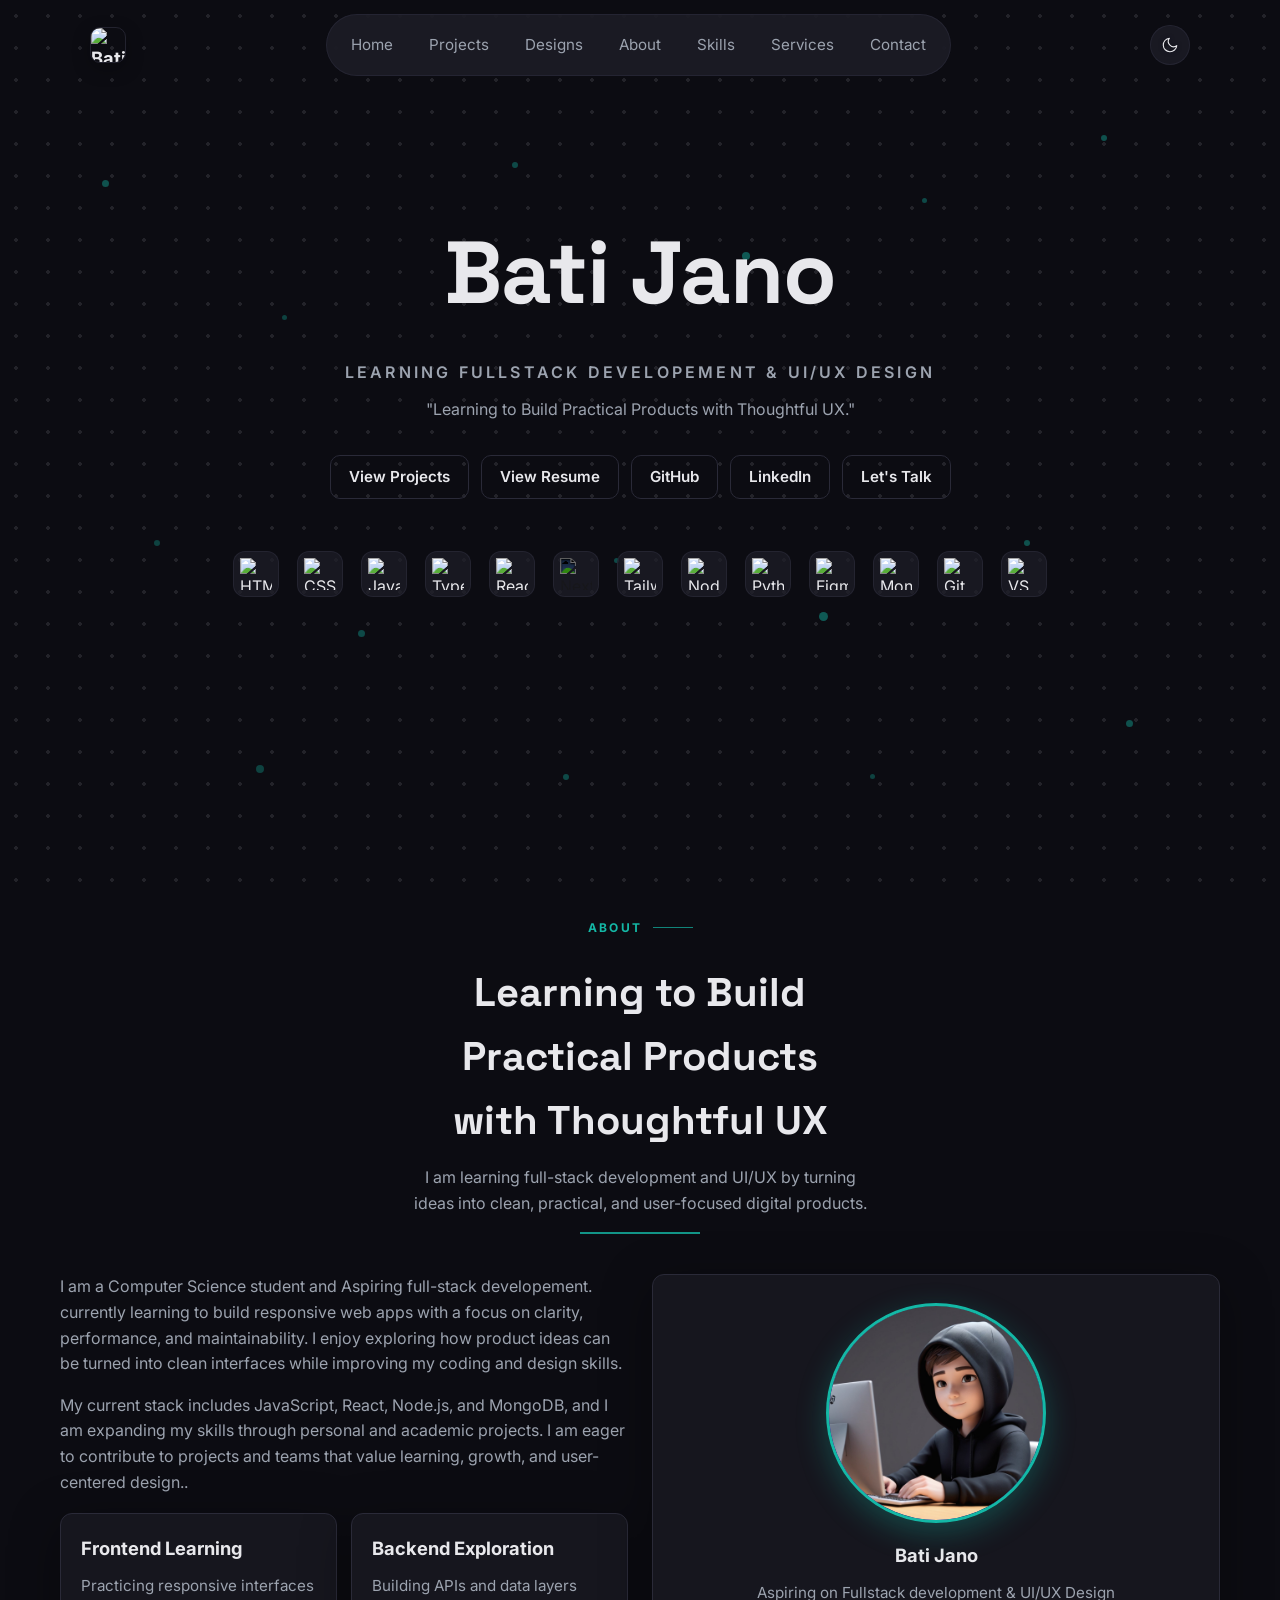
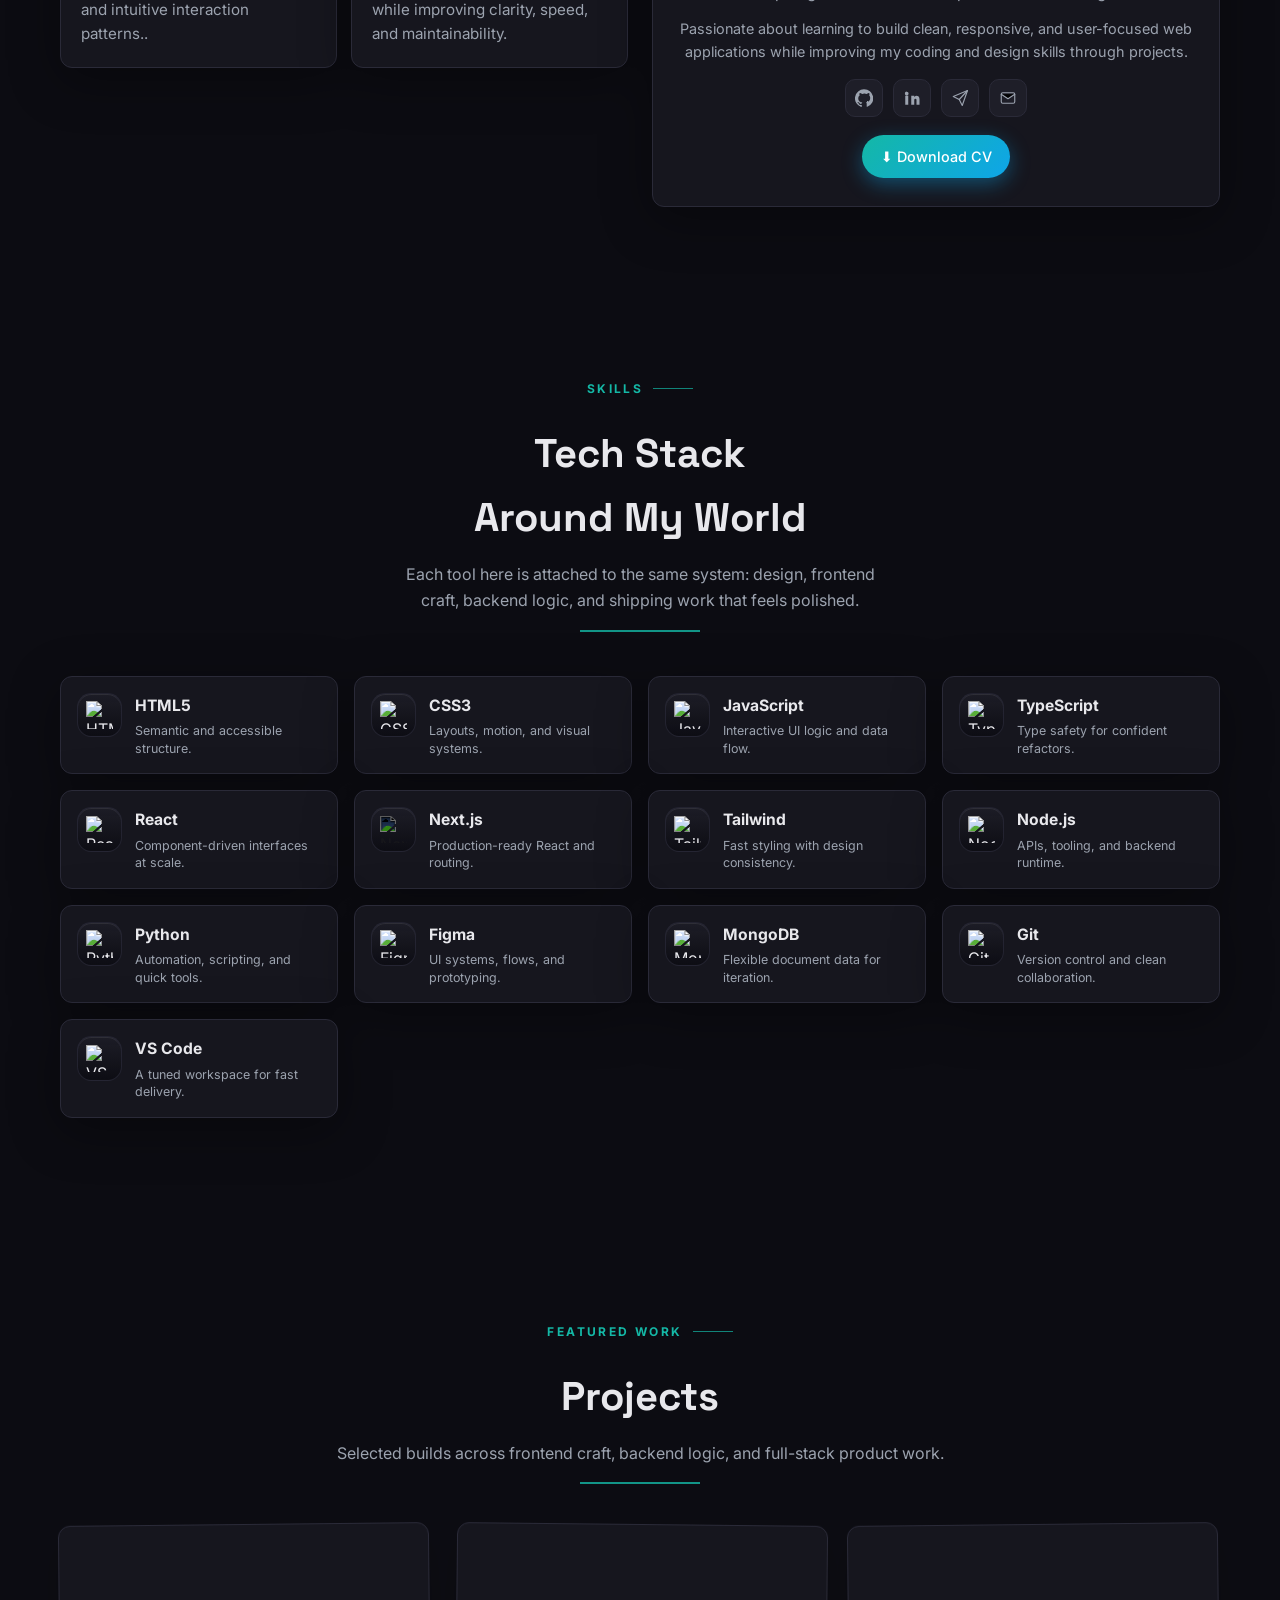
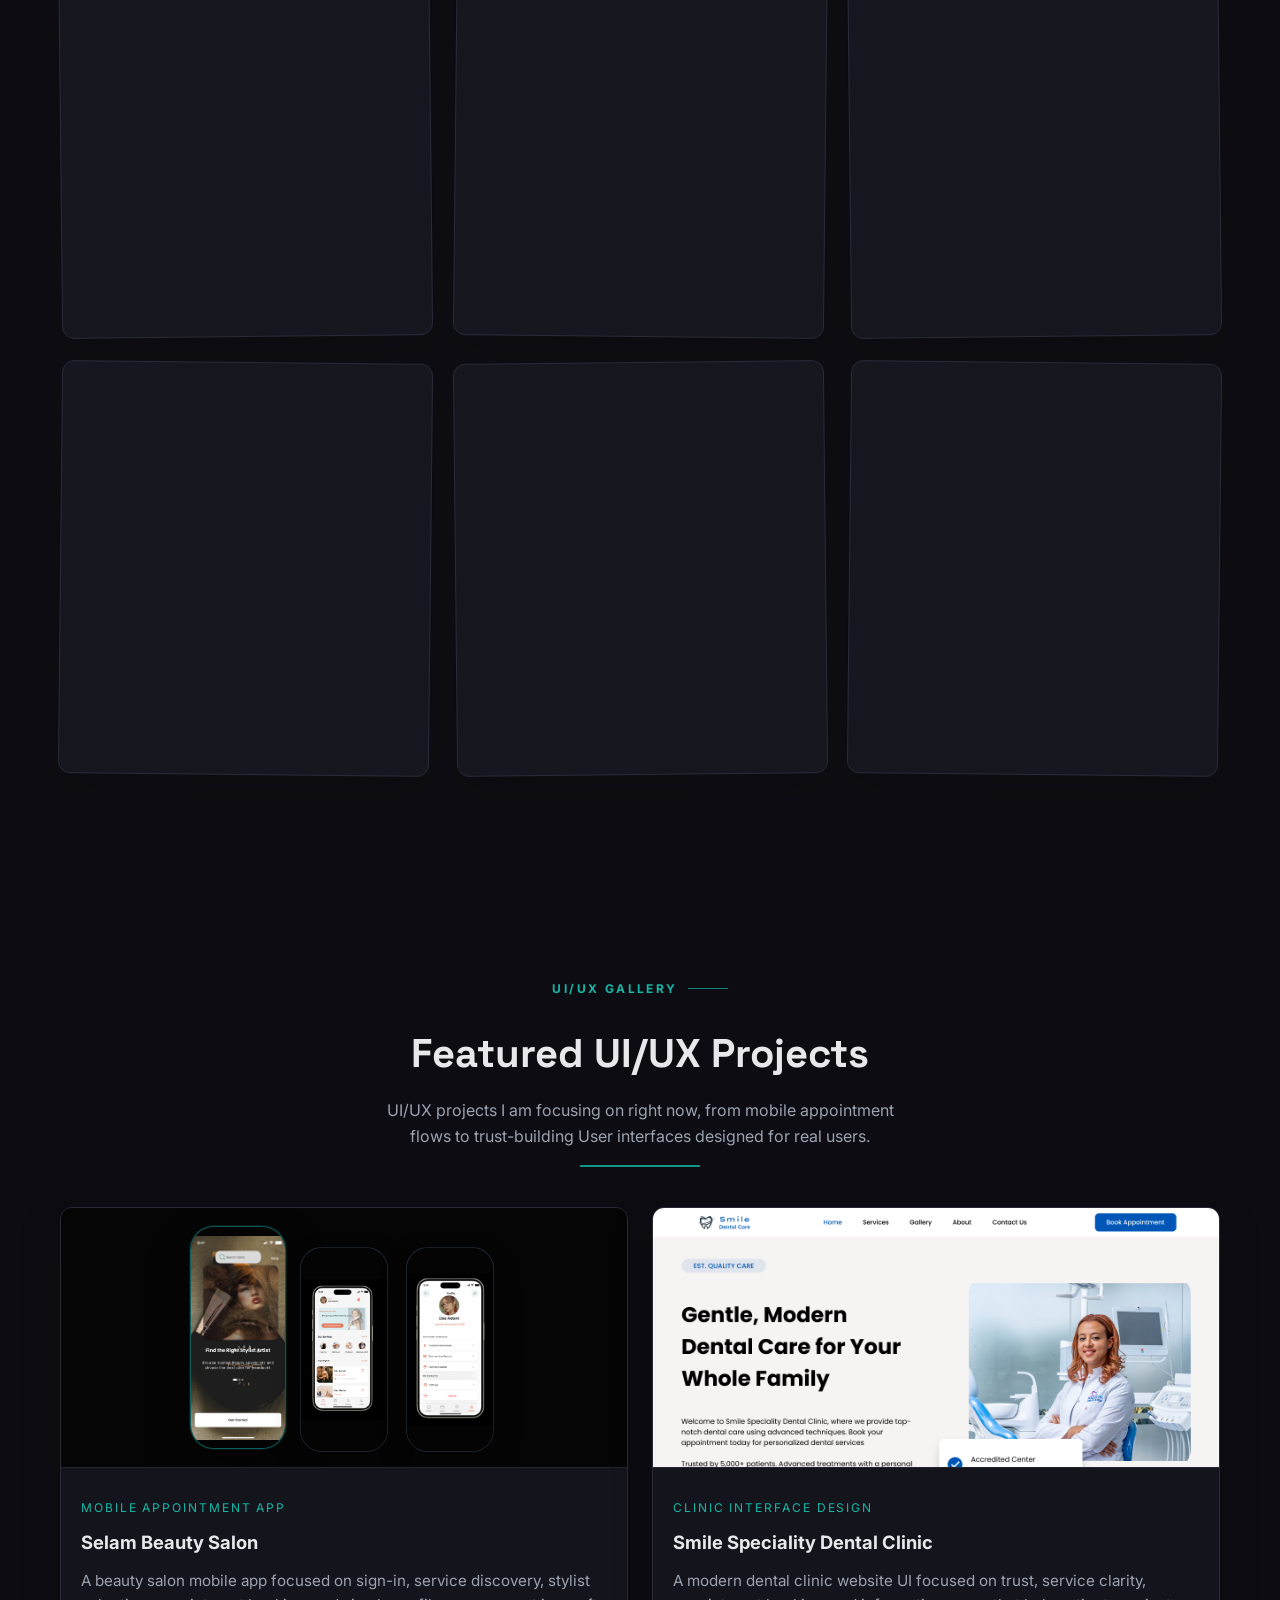
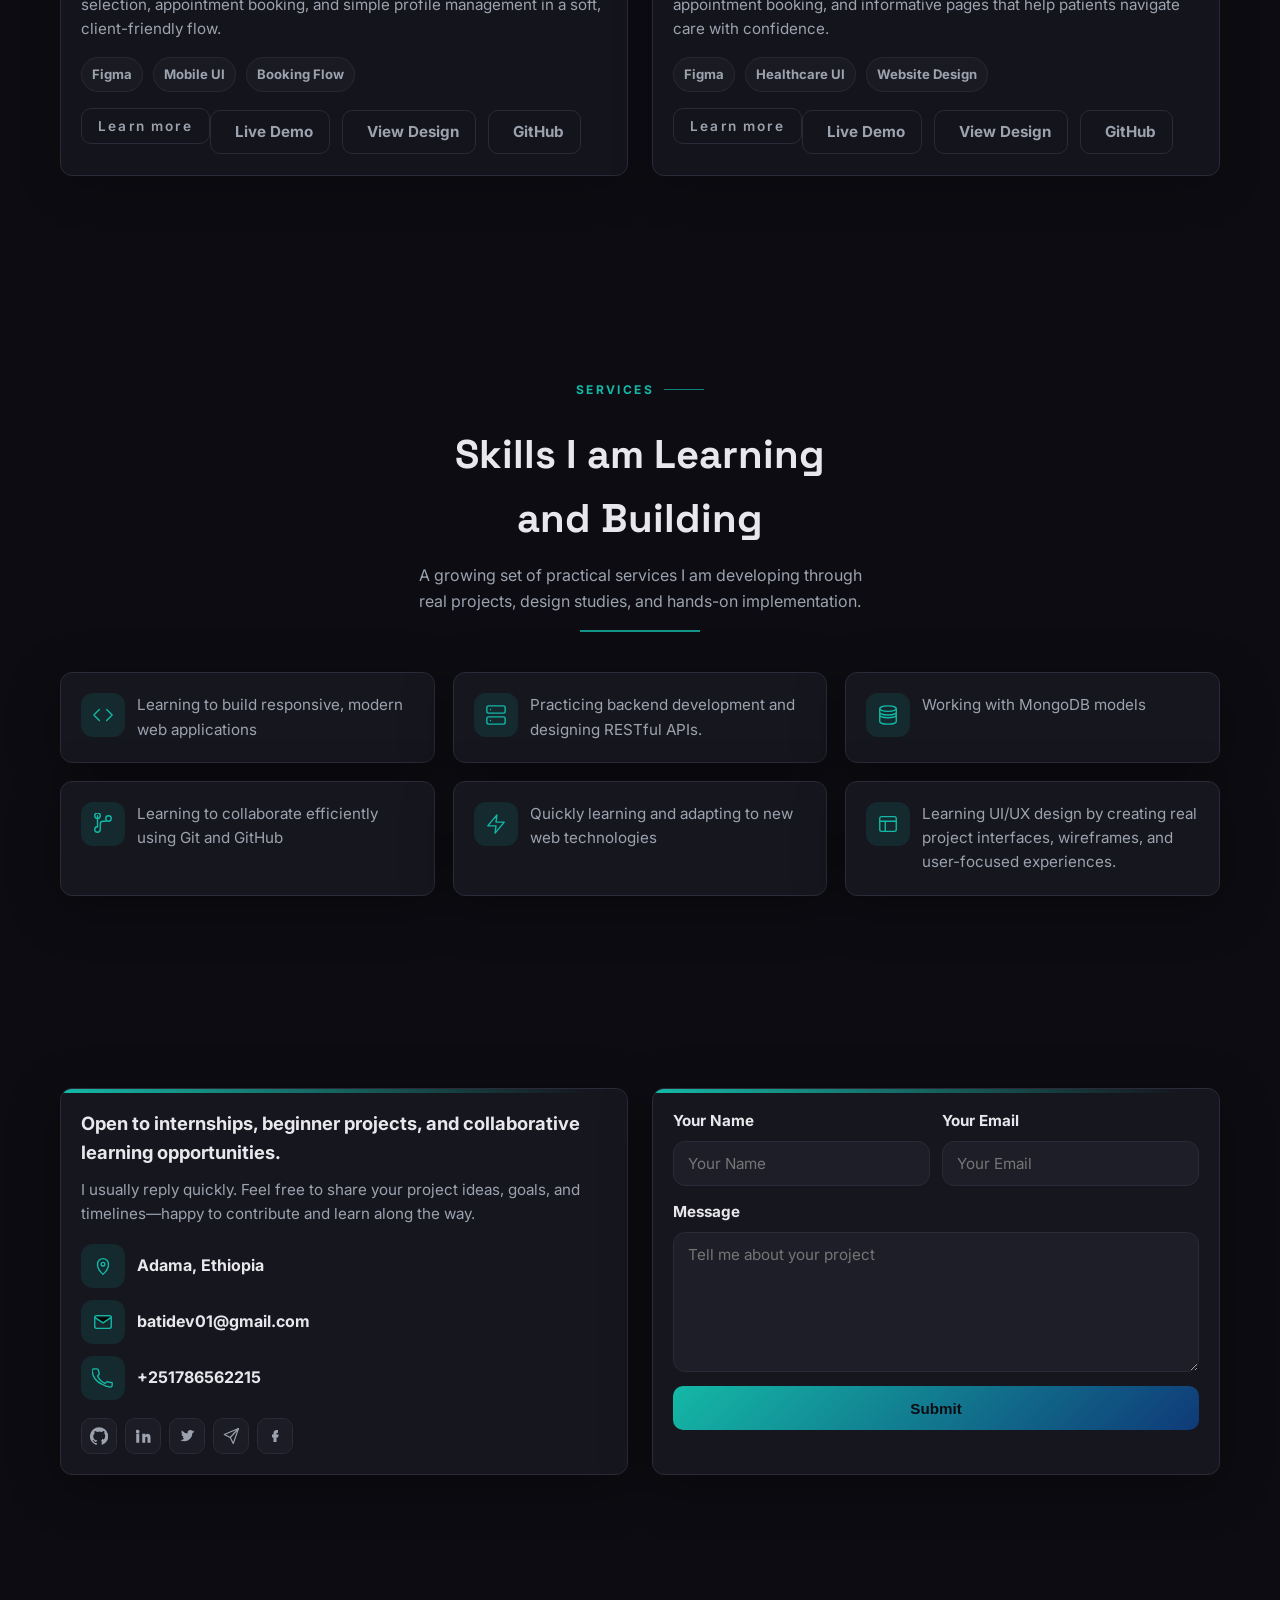
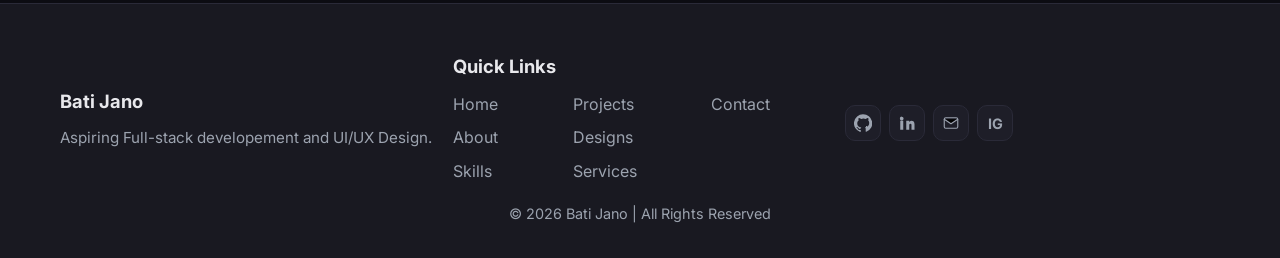
==== commit a84afe64: "Update UI styles and index layout" ====
--- a/index.html
+++ b/index.html
@@ -332,246 +332,116 @@
               backend logic, and shipping work that feels polished.</p>
             <div class="rule"></div>
           </div>
-          <div class="skills-orbit-scene">
-            <div class="skills-globe-anchor">
-              <div class="skills-globe-halo" aria-hidden="true"></div>
-              <div class="skills-globe-ring skills-globe-ring-one" aria-hidden="true"></div>
-              <div class="skills-globe-ring skills-globe-ring-two" aria-hidden="true"></div>
-              <div class="skills-globe">
-                <svg class="skills-globe-svg" viewBox="0 0 320 320" aria-hidden="true">
-                  <defs>
-                    <clipPath id="skills-globe-clip">
-                      <circle cx="160" cy="160" r="132"></circle>
-                    </clipPath>
-                    <radialGradient id="skills-globe-ocean" cx="35%" cy="30%" r="75%">
-                      <stop offset="0%" stop-color="#48d7d0"></stop>
-                      <stop offset="48%" stop-color="#126f8d"></stop>
-                      <stop offset="100%" stop-color="#0b2443"></stop>
-                    </radialGradient>
-                    <linearGradient id="skills-globe-land" x1="0%" y1="0%" x2="100%" y2="100%">
-                      <stop offset="0%" stop-color="#7af0a9"></stop>
-                      <stop offset="100%" stop-color="#1d8b6e"></stop>
-                    </linearGradient>
-                    <radialGradient id="skills-globe-shine" cx="28%" cy="20%" r="48%">
-                      <stop offset="0%" stop-color="#ffffff" stop-opacity="0.85"></stop>
-                      <stop offset="100%" stop-color="#ffffff" stop-opacity="0"></stop>
-                    </radialGradient>
-                    <g id="skills-globe-surface-panel">
-                      <g class="globe-grid-group">
-                        <ellipse cx="160" cy="160" rx="114" ry="34" fill="none" stroke="rgba(232, 246, 255, 0.22)"
-                          stroke-width="1.4"></ellipse>
-                        <ellipse cx="160" cy="160" rx="114" ry="62" fill="none" stroke="rgba(232, 246, 255, 0.18)"
-                          stroke-width="1.4"></ellipse>
-                        <ellipse cx="160" cy="160" rx="114" ry="92" fill="none" stroke="rgba(232, 246, 255, 0.14)"
-                          stroke-width="1.4"></ellipse>
-                        <ellipse cx="160" cy="160" rx="34" ry="114" fill="none" stroke="rgba(232, 246, 255, 0.18)"
-                          stroke-width="1.4"></ellipse>
-                        <ellipse cx="160" cy="160" rx="66" ry="114" fill="none" stroke="rgba(232, 246, 255, 0.14)"
-                          stroke-width="1.4"></ellipse>
-                        <ellipse cx="160" cy="160" rx="92" ry="114" fill="none" stroke="rgba(232, 246, 255, 0.12)"
-                          stroke-width="1.4"></ellipse>
-                      </g>
-                      <g class="globe-map">
-                        <path fill="url(#skills-globe-land)"
-                          d="M71 113C59 98 70 72 102 74c17 1 33 13 37 30 4 19-8 28-17 39-7 9-9 19-8 32 0 15-10 27-24 29-15 3-30-8-33-22-2-9 2-18-2-26-5-10-16-22-10-38 3-8 8-14 16-19 13-8 24-7 41-5z">
-                        </path>
-                        <path fill="url(#skills-globe-land)"
-                          d="M166 82c18-11 41-9 55 4 13 11 18 28 11 39-5 8-14 12-20 19-10 11-9 27-17 39-10 16-30 25-48 20-18-5-26-22-22-39 3-12 12-22 10-35-2-13-8-29 6-40 7-6 15-5 25-7z">
-                        </path>
-                        <path fill="url(#skills-globe-land)"
-                          d="M214 92c24-11 55-4 70 15 11 14 10 34-3 44-11 8-26 7-39 10-12 3-22 10-33 10-12 0-25-9-28-22-3-16 10-26 18-37 7-10 2-16 15-20z">
-                        </path>
-                        <path fill="url(#skills-globe-land)"
-                          d="M233 196c14-6 31-3 39 8 7 9 5 23-5 31-12 10-31 9-43 0-9-7-12-18-6-28 3-6 8-8 15-11z">
-                        </path>
-                        <path fill="url(#skills-globe-land)"
-                          d="M129 220c8-4 18 0 22 8 4 9-1 19-10 23-8 4-18 1-23-6-6-8 0-20 11-25z"></path>
-                      </g>
-                      <g class="globe-clouds">
-                        <ellipse cx="119" cy="110" rx="40" ry="15" fill="rgba(255,255,255,0.08)"></ellipse>
-                        <ellipse cx="224" cy="146" rx="46" ry="16" fill="rgba(255,255,255,0.09)"></ellipse>
-                        <ellipse cx="171" cy="214" rx="56" ry="18" fill="rgba(255,255,255,0.06)"></ellipse>
-                      </g>
-                    </g>
-                  </defs>
-                  <circle cx="160" cy="160" r="132" fill="url(#skills-globe-ocean)"></circle>
-                  <g clip-path="url(#skills-globe-clip)">
-                    <g class="globe-surface-track">
-                      <animateTransform attributeName="transform" type="rotate" from="0 160 160" to="360 160 160"
-                        dur="22s" repeatCount="indefinite" calcMode="linear"></animateTransform>
-                      <use href="#skills-globe-surface-panel"></use>
-                    </g>
-                    <ellipse cx="250" cy="160" rx="82" ry="132" fill="rgba(2, 10, 24, 0.18)"></ellipse>
-                    <ellipse cx="120" cy="96" rx="106" ry="86" fill="url(#skills-globe-shine)"></ellipse>
-                  </g>
-                  <circle class="globe-outline" cx="160" cy="160" r="132"></circle>
-                </svg>
-                <div class="skills-globe-copy">
-                  <p class="small uppercase">Fullstack Orbit</p>
-                  <h3>My Dev World</h3>
-                  <span>Frontend, backend, design, and shipping.</span>
-                </div>
-              </div>
-            </div>
-
-            <div class="skills-card-orbit">
-              <div class="skills-orbit-node is-left" id="tech-html" style="--angle:-180deg;">
-                <span class="orbit-arm" aria-hidden="true"></span>
-                <article class="tech-app-card suspended-tech-card">
-                  <span class="tech-card-icon"><img
-                      src="https://cdn.jsdelivr.net/gh/devicons/devicon/icons/html5/html5-original.svg" alt=""
-                      loading="lazy"></span>
-                  <div class="tech-card-copy">
-                    <h3>HTML5</h3>
-                    <p class="small-text">Semantic and accessible structure.</p>
-                  </div>
-                </article>
-              </div>
-              <div class="skills-orbit-node is-left" id="tech-css" style="--angle:-152.3deg;">
-                <span class="orbit-arm" aria-hidden="true"></span>
-                <article class="tech-app-card suspended-tech-card">
-                  <span class="tech-card-icon"><img
-                      src="https://cdn.jsdelivr.net/gh/devicons/devicon/icons/css3/css3-original.svg" alt=""
-                      loading="lazy"></span>
-                  <div class="tech-card-copy">
-                    <h3>CSS3</h3>
-                    <p class="small-text">Layouts, motion, and visual systems.</p>
-                  </div>
-                </article>
-              </div>
-              <div class="skills-orbit-node is-left" id="tech-js" style="--angle:-124.6deg;">
-                <span class="orbit-arm" aria-hidden="true"></span>
-                <article class="tech-app-card suspended-tech-card">
-                  <span class="tech-card-icon"><img
-                      src="https://cdn.jsdelivr.net/gh/devicons/devicon/icons/javascript/javascript-original.svg" alt=""
-                      loading="lazy"></span>
-                  <div class="tech-card-copy">
-                    <h3>JavaScript</h3>
-                    <p class="small-text">Interactive UI logic and data flow.</p>
-                  </div>
-                </article>
-              </div>
-              <div class="skills-orbit-node is-left" id="tech-ts" style="--angle:-96.9deg;">
-                <span class="orbit-arm" aria-hidden="true"></span>
-                <article class="tech-app-card suspended-tech-card">
-                  <span class="tech-card-icon"><img
-                      src="https://cdn.jsdelivr.net/gh/devicons/devicon/icons/typescript/typescript-original.svg" alt=""
-                      loading="lazy"></span>
-                  <div class="tech-card-copy">
-                    <h3>TypeScript</h3>
-                    <p class="small-text">Type safety for confident refactors.</p>
-                  </div>
-                </article>
-              </div>
-              <div class="skills-orbit-node" id="tech-react" style="--angle:-69.2deg;">
-                <span class="orbit-arm" aria-hidden="true"></span>
-                <article class="tech-app-card suspended-tech-card">
-                  <span class="tech-card-icon"><img
-                      src="https://cdn.jsdelivr.net/gh/devicons/devicon/icons/react/react-original.svg" alt=""
-                      loading="lazy"></span>
-                  <div class="tech-card-copy">
-                    <h3>React</h3>
-                    <p class="small-text">Component-driven interfaces at scale.</p>
-                  </div>
-                </article>
-              </div>
-              <div class="skills-orbit-node" id="tech-next" style="--angle:-41.5deg;">
-                <span class="orbit-arm" aria-hidden="true"></span>
-                <article class="tech-app-card suspended-tech-card">
-                  <span class="tech-card-icon"><img class="invert-on-dark"
-                      src="https://cdn.jsdelivr.net/gh/devicons/devicon/icons/nextjs/nextjs-original.svg" alt=""
-                      loading="lazy"></span>
-                  <div class="tech-card-copy">
-                    <h3>Next.js</h3>
-                    <p class="small-text">Production-ready React and routing.</p>
-                  </div>
-                </article>
-              </div>
-              <div class="skills-orbit-node" id="tech-tailwind" style="--angle:-13.8deg;">
-                <span class="orbit-arm" aria-hidden="true"></span>
-                <article class="tech-app-card suspended-tech-card">
-                  <span class="tech-card-icon"><img
-                      src="https://cdn.jsdelivr.net/gh/devicons/devicon/icons/tailwindcss/tailwindcss-original.svg"
-                      alt="" loading="lazy"></span>
-                  <div class="tech-card-copy">
-                    <h3>Tailwind</h3>
-                    <p class="small-text">Fast styling with design consistency.</p>
-                  </div>
-                </article>
-              </div>
-              <div class="skills-orbit-node" id="tech-node" style="--angle:13.8deg;">
-                <span class="orbit-arm" aria-hidden="true"></span>
-                <article class="tech-app-card suspended-tech-card">
-                  <span class="tech-card-icon"><img
-                      src="https://cdn.jsdelivr.net/gh/devicons/devicon/icons/nodejs/nodejs-original.svg" alt=""
-                      loading="lazy"></span>
-                  <div class="tech-card-copy">
-                    <h3>Node.js</h3>
-                    <p class="small-text">APIs, tooling, and backend runtime.</p>
-                  </div>
-                </article>
-              </div>
-              <div class="skills-orbit-node" id="tech-python" style="--angle:41.5deg;">
-                <span class="orbit-arm" aria-hidden="true"></span>
-                <article class="tech-app-card suspended-tech-card">
-                  <span class="tech-card-icon"><img
-                      src="https://cdn.jsdelivr.net/gh/devicons/devicon/icons/python/python-original.svg" alt=""
-                      loading="lazy"></span>
-                  <div class="tech-card-copy">
-                    <h3>Python</h3>
-                    <p class="small-text">Automation, scripting, and quick tools.</p>
-                  </div>
-                </article>
-              </div>
-              <div class="skills-orbit-node" id="tech-figma" style="--angle:69.2deg;">
-                <span class="orbit-arm" aria-hidden="true"></span>
-                <article class="tech-app-card suspended-tech-card">
-                  <span class="tech-card-icon"><img
-                      src="https://cdn.jsdelivr.net/gh/devicons/devicon/icons/figma/figma-original.svg" alt=""
-                      loading="lazy"></span>
-                  <div class="tech-card-copy">
-                    <h3>Figma</h3>
-                    <p class="small-text">UI systems, flows, and prototyping.</p>
-                  </div>
-                </article>
-              </div>
-              <div class="skills-orbit-node is-left" id="tech-mongo" style="--angle:96.9deg;">
-                <span class="orbit-arm" aria-hidden="true"></span>
-                <article class="tech-app-card suspended-tech-card">
-                  <span class="tech-card-icon"><img
-                      src="https://cdn.jsdelivr.net/gh/devicons/devicon/icons/mongodb/mongodb-original.svg" alt=""
-                      loading="lazy"></span>
-                  <div class="tech-card-copy">
-                    <h3>MongoDB</h3>
-                    <p class="small-text">Flexible document data for iteration.</p>
-                  </div>
-                </article>
-              </div>
-              <div class="skills-orbit-node is-left" id="tech-git" style="--angle:124.6deg;">
-                <span class="orbit-arm" aria-hidden="true"></span>
-                <article class="tech-app-card suspended-tech-card">
-                  <span class="tech-card-icon"><img
-                      src="https://cdn.jsdelivr.net/gh/devicons/devicon/icons/git/git-original.svg" alt=""
-                      loading="lazy"></span>
-                  <div class="tech-card-copy">
-                    <h3>Git</h3>
-                    <p class="small-text">Version control and clean collaboration.</p>
-                  </div>
-                </article>
-              </div>
-              <div class="skills-orbit-node is-left" id="tech-vscode" style="--angle:152.3deg;">
-                <span class="orbit-arm" aria-hidden="true"></span>
-                <article class="tech-app-card suspended-tech-card">
-                  <span class="tech-card-icon"><img
-                      src="https://cdn.jsdelivr.net/gh/devicons/devicon/icons/vscode/vscode-original.svg" alt=""
-                      loading="lazy"></span>
-                  <div class="tech-card-copy">
-                    <h3>VS Code</h3>
-                    <p class="small-text">A tuned workspace for fast delivery.</p>
-                  </div>
-                </article>
-              </div>
-            </div>
+          <div class="skills-stack-grid">
+            <article class="tech-app-card stack-tech-card" id="tech-html">
+              <span class="tech-card-icon"><img src="https://cdn.jsdelivr.net/gh/devicons/devicon/icons/html5/html5-original.svg"
+                  alt="HTML5" loading="lazy"></span>
+              <div class="tech-card-copy">
+                <h3>HTML5</h3>
+                <p class="small-text">Semantic and accessible structure.</p>
+              </div>
+            </article>
+            <article class="tech-app-card stack-tech-card" id="tech-css">
+              <span class="tech-card-icon"><img src="https://cdn.jsdelivr.net/gh/devicons/devicon/icons/css3/css3-original.svg"
+                  alt="CSS3" loading="lazy"></span>
+              <div class="tech-card-copy">
+                <h3>CSS3</h3>
+                <p class="small-text">Layouts, motion, and visual systems.</p>
+              </div>
+            </article>
+            <article class="tech-app-card stack-tech-card" id="tech-js">
+              <span class="tech-card-icon"><img
+                  src="https://cdn.jsdelivr.net/gh/devicons/devicon/icons/javascript/javascript-original.svg" alt="JavaScript"
+                  loading="lazy"></span>
+              <div class="tech-card-copy">
+                <h3>JavaScript</h3>
+                <p class="small-text">Interactive UI logic and data flow.</p>
+              </div>
+            </article>
+            <article class="tech-app-card stack-tech-card" id="tech-ts">
+              <span class="tech-card-icon"><img
+                  src="https://cdn.jsdelivr.net/gh/devicons/devicon/icons/typescript/typescript-original.svg" alt="TypeScript"
+                  loading="lazy"></span>
+              <div class="tech-card-copy">
+                <h3>TypeScript</h3>
+                <p class="small-text">Type safety for confident refactors.</p>
+              </div>
+            </article>
+            <article class="tech-app-card stack-tech-card" id="tech-react">
+              <span class="tech-card-icon"><img src="https://cdn.jsdelivr.net/gh/devicons/devicon/icons/react/react-original.svg"
+                  alt="React" loading="lazy"></span>
+              <div class="tech-card-copy">
+                <h3>React</h3>
+                <p class="small-text">Component-driven interfaces at scale.</p>
+              </div>
+            </article>
+            <article class="tech-app-card stack-tech-card" id="tech-next">
+              <span class="tech-card-icon"><img class="invert-on-dark"
+                  src="https://cdn.jsdelivr.net/gh/devicons/devicon/icons/nextjs/nextjs-original.svg" alt="Next.js"
+                  loading="lazy"></span>
+              <div class="tech-card-copy">
+                <h3>Next.js</h3>
+                <p class="small-text">Production-ready React and routing.</p>
+              </div>
+            </article>
+            <article class="tech-app-card stack-tech-card" id="tech-tailwind">
+              <span class="tech-card-icon"><img
+                  src="https://cdn.jsdelivr.net/gh/devicons/devicon/icons/tailwindcss/tailwindcss-original.svg"
+                  alt="Tailwind CSS" loading="lazy"></span>
+              <div class="tech-card-copy">
+                <h3>Tailwind</h3>
+                <p class="small-text">Fast styling with design consistency.</p>
+              </div>
+            </article>
+            <article class="tech-app-card stack-tech-card" id="tech-node">
+              <span class="tech-card-icon"><img src="https://cdn.jsdelivr.net/gh/devicons/devicon/icons/nodejs/nodejs-original.svg"
+                  alt="Node.js" loading="lazy"></span>
+              <div class="tech-card-copy">
+                <h3>Node.js</h3>
+                <p class="small-text">APIs, tooling, and backend runtime.</p>
+              </div>
+            </article>
+            <article class="tech-app-card stack-tech-card" id="tech-python">
+              <span class="tech-card-icon"><img src="https://cdn.jsdelivr.net/gh/devicons/devicon/icons/python/python-original.svg"
+                  alt="Python" loading="lazy"></span>
+              <div class="tech-card-copy">
+                <h3>Python</h3>
+                <p class="small-text">Automation, scripting, and quick tools.</p>
+              </div>
+            </article>
+            <article class="tech-app-card stack-tech-card" id="tech-figma">
+              <span class="tech-card-icon"><img src="https://cdn.jsdelivr.net/gh/devicons/devicon/icons/figma/figma-original.svg"
+                  alt="Figma" loading="lazy"></span>
+              <div class="tech-card-copy">
+                <h3>Figma</h3>
+                <p class="small-text">UI systems, flows, and prototyping.</p>
+              </div>
+            </article>
+            <article class="tech-app-card stack-tech-card" id="tech-mongo">
+              <span class="tech-card-icon"><img
+                  src="https://cdn.jsdelivr.net/gh/devicons/devicon/icons/mongodb/mongodb-original.svg" alt="MongoDB"
+                  loading="lazy"></span>
+              <div class="tech-card-copy">
+                <h3>MongoDB</h3>
+                <p class="small-text">Flexible document data for iteration.</p>
+              </div>
+            </article>
+            <article class="tech-app-card stack-tech-card" id="tech-git">
+              <span class="tech-card-icon"><img src="https://cdn.jsdelivr.net/gh/devicons/devicon/icons/git/git-original.svg"
+                  alt="Git" loading="lazy"></span>
+              <div class="tech-card-copy">
+                <h3>Git</h3>
+                <p class="small-text">Version control and clean collaboration.</p>
+              </div>
+            </article>
+            <article class="tech-app-card stack-tech-card" id="tech-vscode">
+              <span class="tech-card-icon"><img src="https://cdn.jsdelivr.net/gh/devicons/devicon/icons/vscode/vscode-original.svg"
+                  alt="VS Code" loading="lazy"></span>
+              <div class="tech-card-copy">
+                <h3>VS Code</h3>
+                <p class="small-text">A tuned workspace for fast delivery.</p>
+              </div>
+            </article>
           </div>
         </div>
       </section>
--- a/style.css
+++ b/style.css
@@ -332,6 +332,41 @@
   margin-bottom: 0;
 }
 
+.skills-stack-grid {
+  margin-top: 2.75rem;
+  display: grid;
+  grid-template-columns: repeat(auto-fit, minmax(220px, 1fr));
+  gap: 1rem;
+}
+
+.stack-tech-card {
+  display: flex;
+  align-items: flex-start;
+  gap: 0.8rem;
+  scroll-margin-top: 120px;
+  animation: stackCardFloat 4.8s ease-in-out infinite;
+  animation-delay: calc(var(--card-index, 0) * 120ms);
+}
+
+.stack-tech-card:nth-child(1) { --card-index: 0; }
+.stack-tech-card:nth-child(2) { --card-index: 1; }
+.stack-tech-card:nth-child(3) { --card-index: 2; }
+.stack-tech-card:nth-child(4) { --card-index: 3; }
+.stack-tech-card:nth-child(5) { --card-index: 4; }
+.stack-tech-card:nth-child(6) { --card-index: 5; }
+.stack-tech-card:nth-child(7) { --card-index: 6; }
+.stack-tech-card:nth-child(8) { --card-index: 7; }
+.stack-tech-card:nth-child(9) { --card-index: 8; }
+.stack-tech-card:nth-child(10) { --card-index: 9; }
+.stack-tech-card:nth-child(11) { --card-index: 10; }
+.stack-tech-card:nth-child(12) { --card-index: 11; }
+.stack-tech-card:nth-child(13) { --card-index: 12; }
+
+.stack-tech-card:target {
+  border-color: var(--accent);
+  box-shadow: 0 20px 46px rgba(20, 184, 166, 0.26);
+}
+
 .skills-orbit-scene {
   --globe-size: 22rem;
   --orbit-card-width: 11.5rem;
@@ -743,6 +778,15 @@
   }
 }
 
+@keyframes stackCardFloat {
+  0%, 100% {
+    transform: translateY(0);
+  }
+  50% {
+    transform: translateY(-5px);
+  }
+}
+
 @keyframes orbitNodeFloat {
   0%, 100% {
     transform: translate(-50%, -50%) rotate(var(--angle)) translateY(0);
@@ -2597,6 +2641,7 @@
 }
 
 @media (prefers-reduced-motion: reduce) {
+  .stack-tech-card,
   .skills-card-orbit,
   .skills-globe-halo,
   .skills-globe-ring-one,
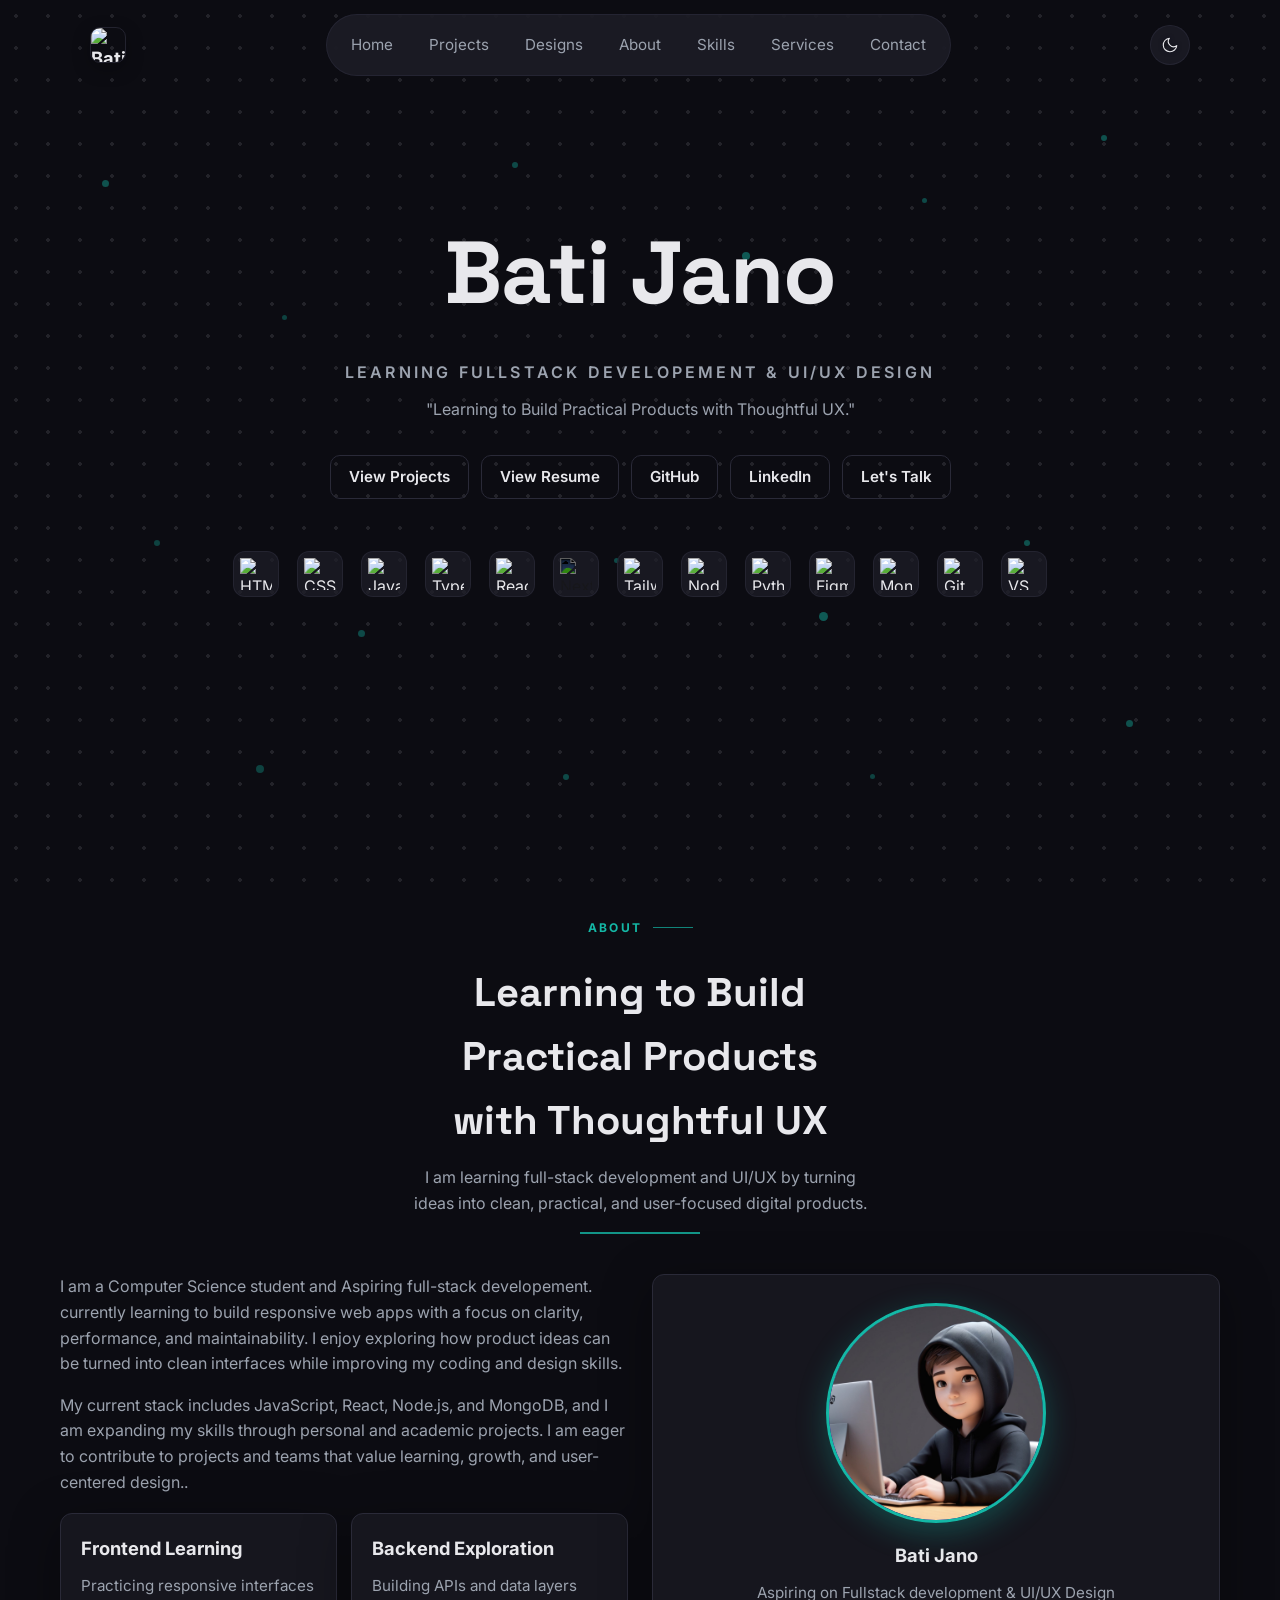
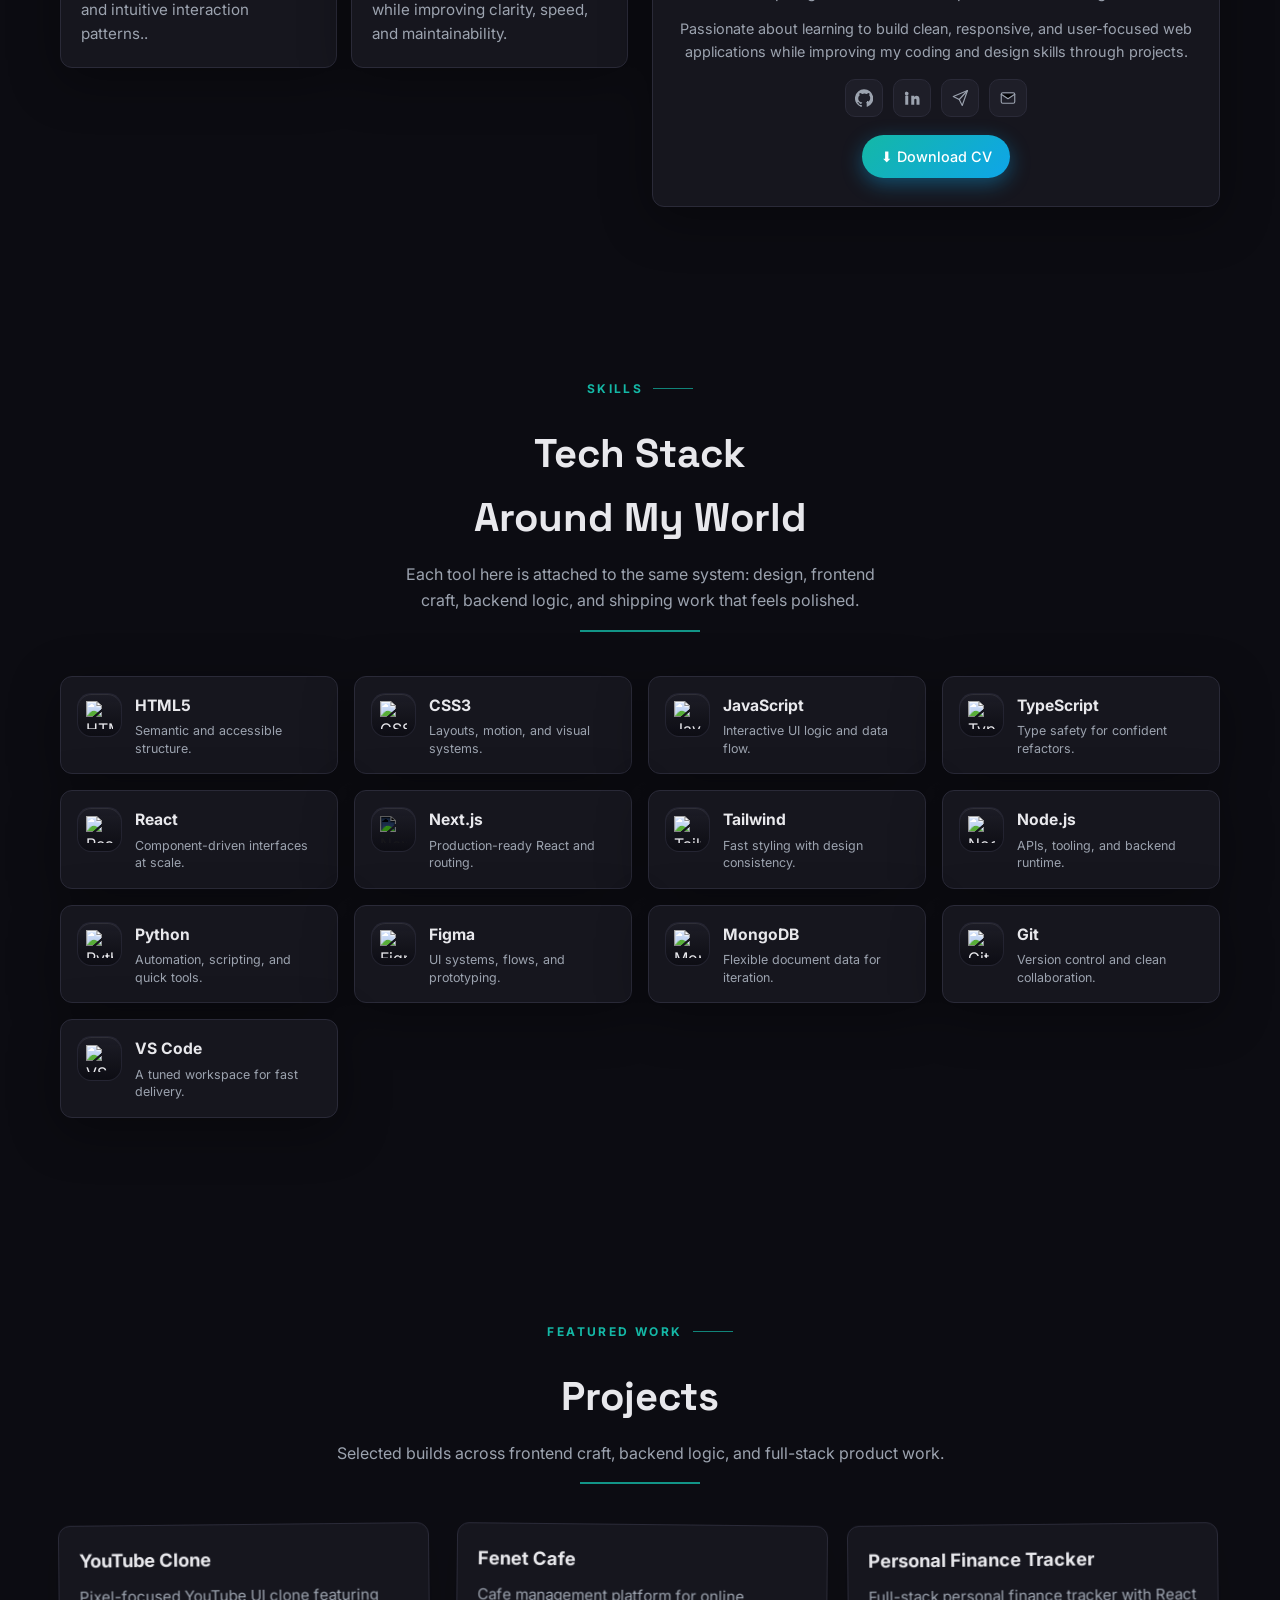
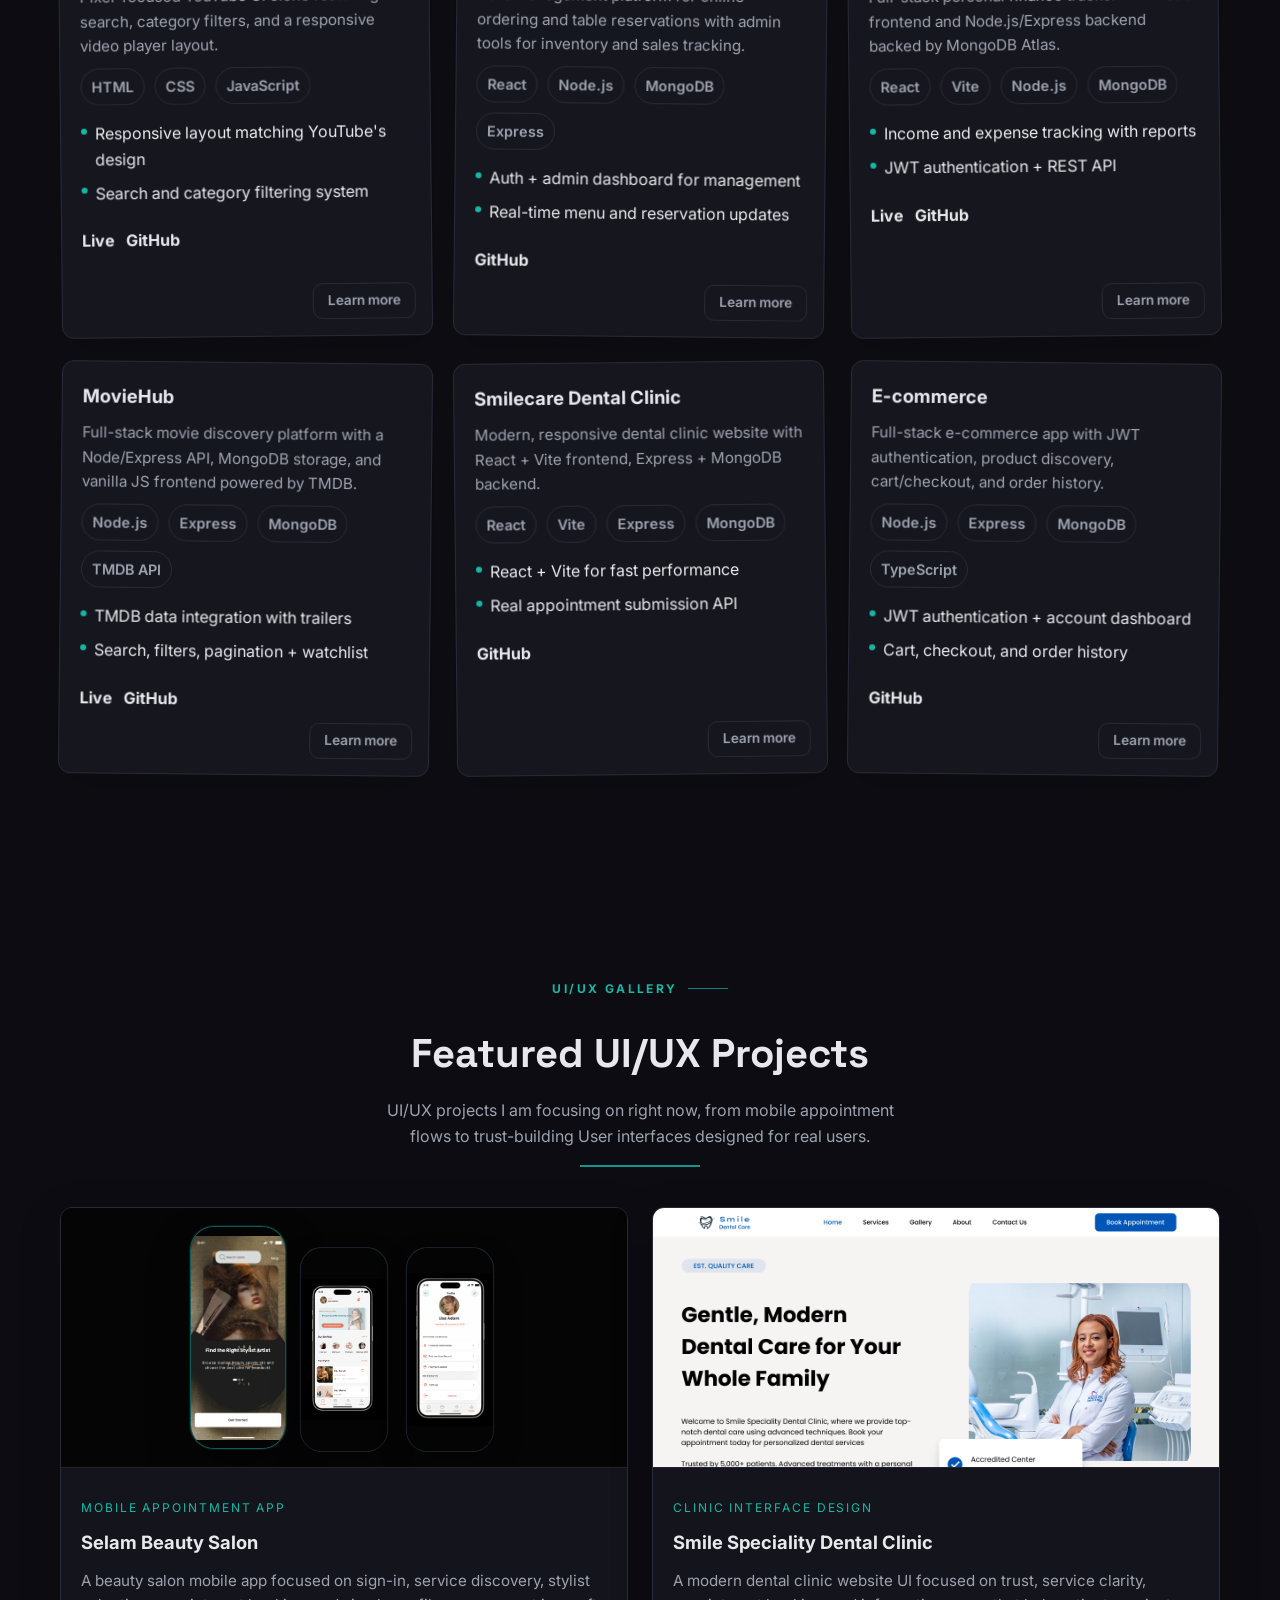
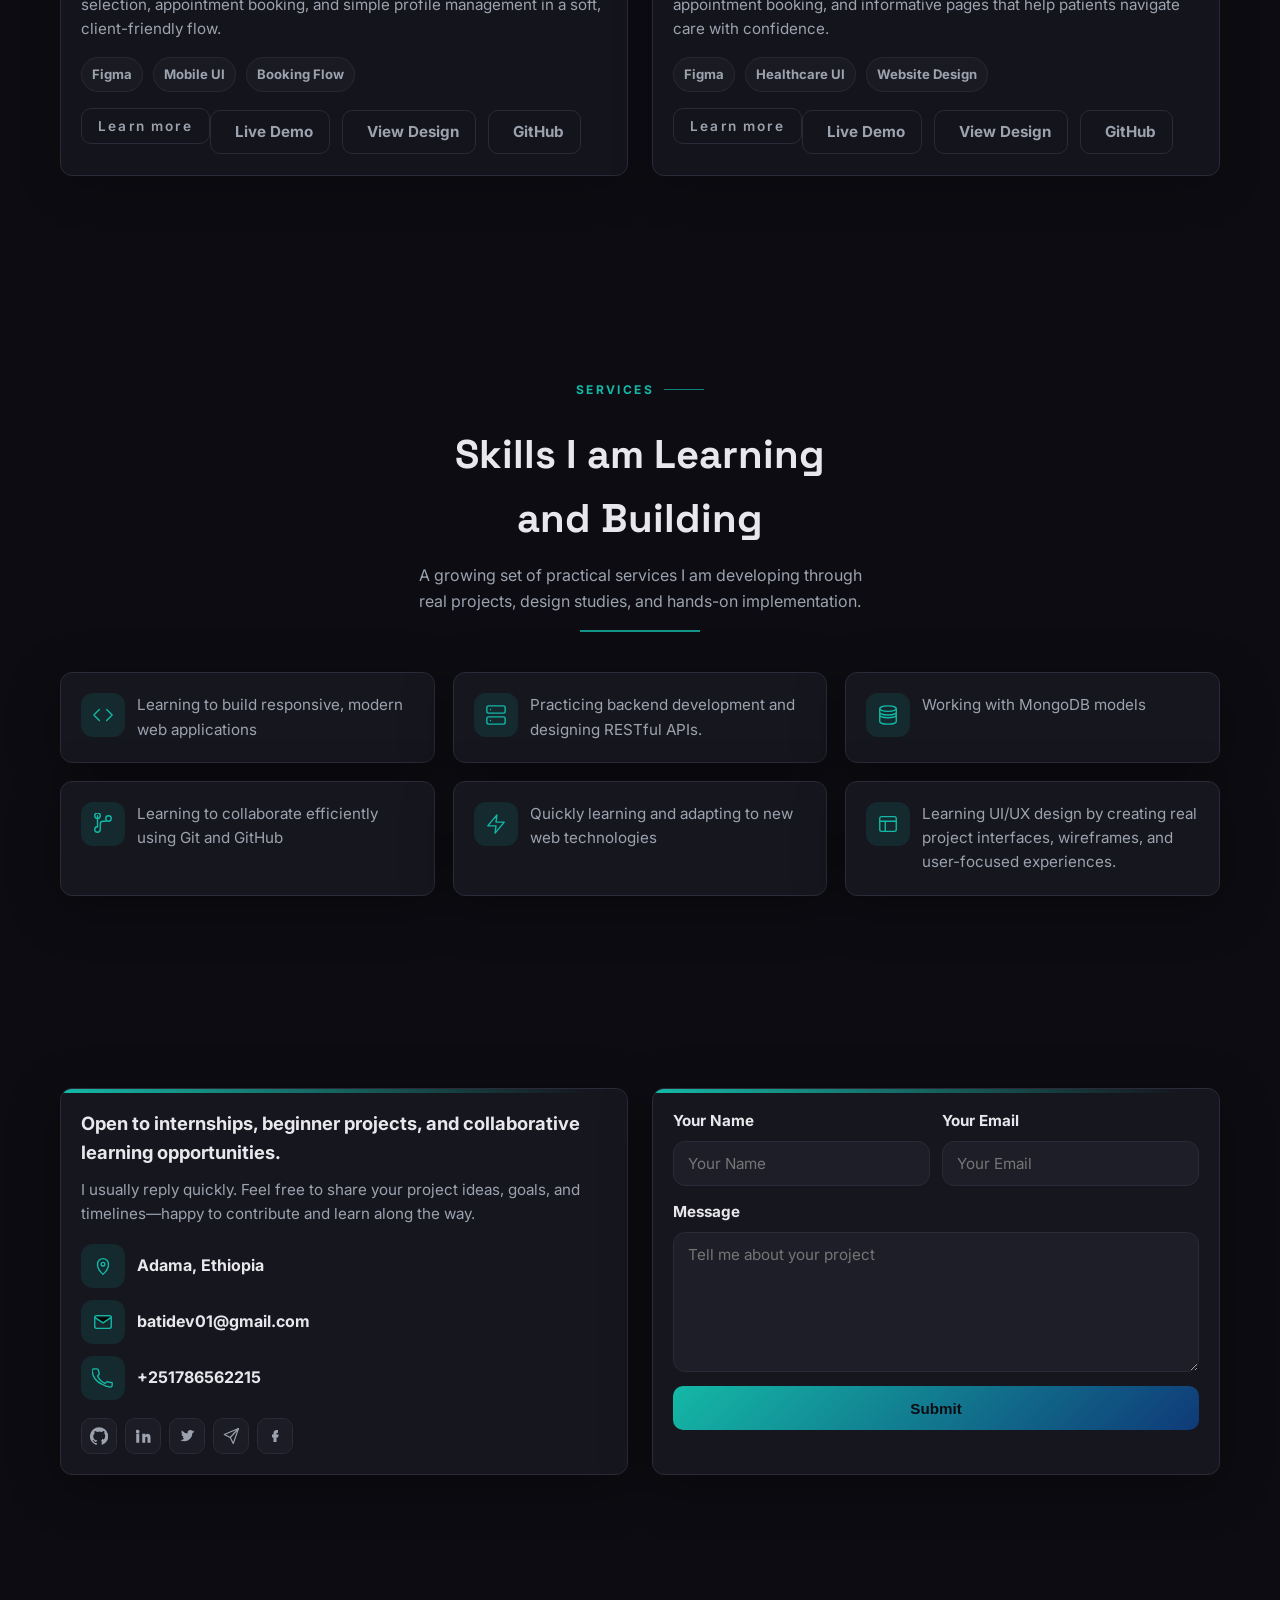
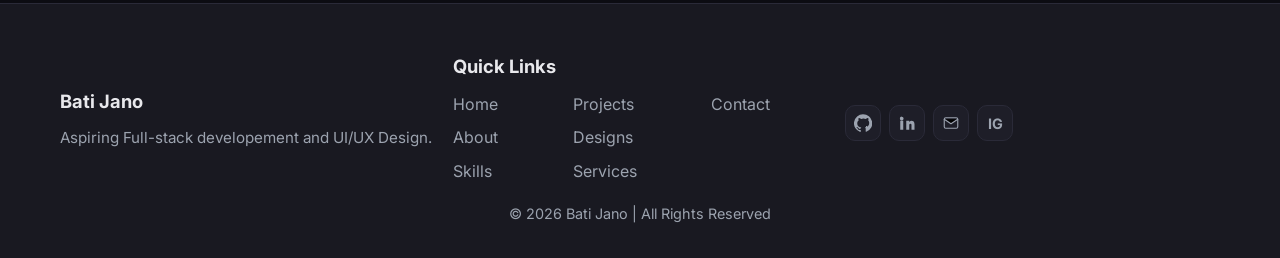
==== commit b7b06e14: "updated feature" ====
--- a/index.html
+++ b/index.html
@@ -18,6 +18,7 @@
 
 <body>
   <!-- Theme and menu toggles -->
+  <input type="checkbox" id="theme-toggle" class="visually-hidden" aria-label="Toggle theme">
   <div class="page">
     <!-- Icon symbol sprite (lucide-style outlines) -->
     <svg width="0" height="0" style="position:absolute">
@@ -148,14 +149,14 @@
           <a href="#contact">Contact</a>
         </nav>
         <div class="nav-actions">
-          <button type="button" class="icon-button theme-toggle" aria-label="Toggle theme">
+          <label for="theme-toggle" class="icon-button theme-toggle" aria-label="Toggle theme">
             <svg class="icon sun">
               <use href="#icon-sun"></use>
             </svg>
             <svg class="icon moon">
               <use href="#icon-moon"></use>
             </svg>
-          </button>
+          </label>
           <label for="menu-toggle" class="icon-button mobile-only menu-toggle" aria-label="Toggle menu">
             <svg class="icon menu">
               <use href="#icon-menu"></use>
@@ -810,33 +811,6 @@
     </footer>
 
   </div>
-  <script>
-    (() => {
-      const storageKey = 'portfolio-theme';
-      const body = document.body;
-      const toggleButtons = document.querySelectorAll('.theme-toggle');
-      const applyTheme = (theme) => {
-        const isLight = theme === 'light';
-        body.classList.toggle('light-theme', isLight);
-        toggleButtons.forEach((button) => {
-          button.setAttribute('aria-pressed', String(isLight));
-          button.setAttribute('aria-label', isLight ? 'Switch to dark mode' : 'Switch to light mode');
-          button.title = isLight ? 'Switch to dark mode' : 'Switch to light mode';
-        });
-      };
-
-      const savedTheme = localStorage.getItem(storageKey);
-      applyTheme(savedTheme === 'light' ? 'light' : 'dark');
-
-      toggleButtons.forEach((button) => {
-        button.addEventListener('click', () => {
-          const nextTheme = body.classList.contains('light-theme') ? 'dark' : 'light';
-          localStorage.setItem(storageKey, nextTheme);
-          applyTheme(nextTheme);
-        });
-      });
-    })();
-  </script>
 </body>
 
 </html>
--- a/style.css
+++ b/style.css
@@ -68,7 +68,7 @@
   color-scheme: dark;
 }
 
-body.light-theme {
+#theme-toggle:checked ~ .page {
   --background: var(--background-light);
   --foreground: var(--foreground-light);
   --card: var(--card-light);
@@ -304,12 +304,6 @@
   overflow: clip;
 }
 
-.tech-app-grid {
-  display: grid;
-  grid-template-columns: repeat(auto-fit, minmax(240px, 1fr));
-  gap: 16px;
-}
-
 .tech-app-card {
   background: var(--card);
   border: 1px solid var(--border);
@@ -367,291 +361,6 @@
   box-shadow: 0 20px 46px rgba(20, 184, 166, 0.26);
 }
 
-.skills-orbit-scene {
-  --globe-size: 22rem;
-  --orbit-card-width: 11.5rem;
-  --orbit-duration: 58s;
-  --orbit-track-size: 58rem;
-  --orbit-ring-size: 42rem;
-  --orbit-radius: calc(var(--orbit-ring-size) / 2);
-  position: relative;
-  isolation: isolate;
-  min-height: 60rem;
-  margin-top: 2.75rem;
-}
-
-.skills-globe-anchor {
-  position: absolute;
-  left: 50%;
-  top: 50%;
-  width: var(--globe-size);
-  height: var(--globe-size);
-  transform: translate(-50%, -50%);
-  z-index: 2;
-}
-
-.skills-card-orbit {
-  position: absolute;
-  left: 50%;
-  top: 50%;
-  width: var(--orbit-track-size);
-  height: var(--orbit-track-size);
-  transform: translate(-50%, -50%);
-  z-index: 1;
-  animation: orbitTrackSpin var(--orbit-duration) linear infinite;
-}
-
-.skills-card-orbit::before,
-.skills-card-orbit::after {
-  content: '';
-  position: absolute;
-  left: 50%;
-  top: 50%;
-  border-radius: 50%;
-  pointer-events: none;
-  transform: translate(-50%, -50%);
-}
-
-.skills-card-orbit::before {
-  width: var(--orbit-ring-size);
-  height: var(--orbit-ring-size);
-  background:
-    conic-gradient(
-      from 0deg,
-      rgba(20, 184, 166, 0.16) 0deg,
-      rgba(20, 184, 166, 0.42) 72deg,
-      rgba(232, 246, 255, 0.14) 118deg,
-      rgba(20, 184, 166, 0.14) 180deg,
-      rgba(20, 184, 166, 0.38) 252deg,
-      rgba(232, 246, 255, 0.16) 312deg,
-      rgba(20, 184, 166, 0.16) 360deg);
-  -webkit-mask: radial-gradient(farthest-side, transparent calc(100% - 4px), #000 calc(100% - 2px));
-  mask: radial-gradient(farthest-side, transparent calc(100% - 4px), #000 calc(100% - 2px));
-  box-shadow:
-    0 0 0 1px rgba(20, 184, 166, 0.18),
-    0 0 32px rgba(20, 184, 166, 0.18);
-  opacity: 0.96;
-}
-
-.skills-card-orbit::after {
-  width: calc(var(--orbit-ring-size) + 3.25rem);
-  height: calc(var(--orbit-ring-size) + 3.25rem);
-  border: 1px solid color-mix(in srgb, var(--accent) 18%, transparent);
-  opacity: 0.24;
-}
-
-.skills-globe-halo {
-  position: absolute;
-  inset: -18%;
-  border-radius: 50%;
-  background:
-    radial-gradient(circle, color-mix(in srgb, var(--accent) 26%, transparent), transparent 60%);
-  filter: blur(26px);
-  opacity: 0.9;
-  animation: globePulse 6s ease-in-out infinite;
-}
-
-.skills-globe-ring {
-  position: absolute;
-  border-radius: 50%;
-  border: 1px solid color-mix(in srgb, var(--accent) 26%, var(--border));
-  pointer-events: none;
-}
-
-.skills-globe-ring-one {
-  inset: -10%;
-  animation: globeSpinSlow 18s linear infinite;
-}
-
-.skills-globe-ring-two {
-  inset: -18%;
-  border-style: dashed;
-  opacity: 0.55;
-  animation: globeSpinSlow 26s linear infinite reverse;
-}
-
-.skills-globe {
-  position: relative;
-  width: 100%;
-  height: 100%;
-  display: grid;
-  place-items: center;
-  border-radius: 50%;
-  overflow: hidden;
-  border: 1px solid color-mix(in srgb, var(--accent) 26%, var(--border));
-  background:
-    radial-gradient(circle at 30% 24%, rgba(255, 255, 255, 0.22), transparent 24%),
-    radial-gradient(circle at 70% 72%, color-mix(in srgb, var(--accent) 14%, transparent), transparent 28%),
-    color-mix(in srgb, var(--card) 84%, transparent);
-  box-shadow:
-    0 26px 70px rgba(0, 0, 0, 0.32),
-    inset 0 0 80px rgba(12, 18, 32, 0.26);
-  backdrop-filter: blur(18px);
-}
-
-.skills-globe::before {
-  content: '';
-  position: absolute;
-  inset: 0.75rem;
-  border-radius: 50%;
-  border: 1px solid color-mix(in srgb, var(--foreground) 18%, transparent);
-  pointer-events: none;
-}
-
-.skills-globe::after {
-  content: '';
-  position: absolute;
-  inset: auto 8% 6%;
-  height: 18%;
-  border-radius: 50%;
-  background: radial-gradient(circle, rgba(5, 8, 20, 0.4), transparent 72%);
-  filter: blur(16px);
-  pointer-events: none;
-}
-
-.skills-globe-svg {
-  position: absolute;
-  inset: 0;
-  width: 100%;
-  height: 100%;
-}
-
-.globe-surface-track {
-  will-change: transform;
-}
-
-.globe-grid-group {
-  opacity: 0.9;
-}
-
-.globe-map {
-  opacity: 0.98;
-}
-
-.globe-clouds {
-  opacity: 0.8;
-  animation: globeCloudPulse 7s ease-in-out infinite alternate;
-}
-
-.globe-outline {
-  fill: none;
-  stroke: color-mix(in srgb, var(--foreground) 34%, transparent);
-  stroke-width: 2.5;
-}
-
-.skills-globe-copy {
-  position: relative;
-  z-index: 2;
-  width: min(76%, 14rem);
-  text-align: center;
-  padding: 1rem 1.1rem;
-  border-radius: 1.25rem;
-  background: color-mix(in srgb, var(--background) 54%, transparent);
-  border: 1px solid color-mix(in srgb, var(--accent) 28%, var(--border));
-  box-shadow: 0 18px 36px rgba(0, 0, 0, 0.22);
-  backdrop-filter: blur(16px);
-}
-
-.skills-globe-copy p {
-  margin: 0 0 0.4rem;
-  color: var(--accent);
-  letter-spacing: 0.16em;
-}
-
-.skills-globe-copy h3 {
-  margin: 0;
-  font-family: 'Space Grotesk', 'Inter', sans-serif;
-  font-size: clamp(1.35rem, 3vw, 1.75rem);
-}
-
-.skills-globe-copy span {
-  display: block;
-  margin-top: 0.5rem;
-  color: var(--muted-foreground);
-  font-size: 0.84rem;
-}
-
-.skills-orbit-node {
-  position: absolute;
-  left: 50%;
-  top: 50%;
-  width: 0;
-  height: 0;
-  transform: translate(-50%, -50%) rotate(var(--angle));
-  z-index: 1;
-  scroll-margin-top: 120px;
-}
-
-.skills-orbit-node::before {
-  content: '';
-  position: absolute;
-  left: calc(var(--orbit-radius) - 0.2rem);
-  top: 0;
-  width: 0.92rem;
-  height: 0.92rem;
-  border-radius: 50%;
-  transform: translate(-50%, -50%);
-  background: color-mix(in srgb, var(--card) 88%, transparent);
-  border: 1px solid color-mix(in srgb, var(--accent) 74%, var(--border));
-  box-shadow:
-    0 0 18px rgba(20, 184, 166, 0.24),
-    0 0 3px rgba(232, 246, 255, 0.3);
-  transition: transform 0.28s ease, box-shadow 0.28s ease, filter 0.28s ease;
-}
-
-.orbit-arm {
-  display: none;
-}
-
-.suspended-tech-card {
-  --orbit-card-shift: 0%;
-  --orbit-card-origin: left center;
-  position: absolute;
-  left: calc(var(--orbit-radius) + 0.65rem);
-  top: 0;
-  width: var(--orbit-card-width);
-  display: flex;
-  align-items: flex-start;
-  gap: 0.8rem;
-  padding: 0.95rem 1rem;
-  border-radius: 1.15rem;
-  background: color-mix(in srgb, var(--card) 84%, transparent);
-  border: 1px solid color-mix(in srgb, var(--border) 82%, transparent);
-  box-shadow: 0 20px 42px rgba(0, 0, 0, 0.22);
-  backdrop-filter: blur(18px);
-  transform: translate(var(--orbit-card-shift), -50%) rotate(calc(var(--angle) * -1));
-  transform-origin: var(--orbit-card-origin);
-  animation: orbitCardCounter var(--orbit-duration) linear infinite;
-  transition: box-shadow 0.28s ease, border-color 0.28s ease, background 0.28s ease, filter 0.28s ease;
-}
-
-.suspended-tech-card::before {
-  content: '';
-  position: absolute;
-  left: -0.8rem;
-  top: 50%;
-  width: 0.8rem;
-  height: 2px;
-  transform: translateY(-50%);
-  background: linear-gradient(90deg,
-      color-mix(in srgb, var(--accent) 82%, transparent),
-      color-mix(in srgb, var(--foreground) 16%, transparent));
-  box-shadow: 0 0 12px rgba(20, 184, 166, 0.22);
-  transition: box-shadow 0.28s ease, filter 0.28s ease;
-}
-
-.skills-orbit-node.is-left .suspended-tech-card {
-  --orbit-card-shift: -100%;
-  --orbit-card-origin: right center;
-}
-
-.skills-orbit-node.is-left .suspended-tech-card::before {
-  left: auto;
-  right: -0.8rem;
-  background: linear-gradient(90deg,
-      color-mix(in srgb, var(--foreground) 16%, transparent),
-      color-mix(in srgb, var(--accent) 82%, transparent));
-}
 
 .tech-card-icon {
   flex: 0 0 2.8rem;
@@ -688,95 +397,6 @@
   line-height: 1.4;
 }
 
-.skills-orbit-node:hover,
-.skills-orbit-node:target {
-  z-index: 5;
-}
-
-.skills-card-orbit:has(.skills-orbit-node:hover),
-.skills-card-orbit:has(.skills-orbit-node:target) {
-  animation-play-state: paused;
-}
-
-.skills-orbit-node:hover::before,
-.skills-orbit-node:target::before {
-  transform: translate(-50%, -50%) scale(1.08);
-  box-shadow:
-    0 0 24px rgba(20, 184, 166, 0.34),
-    0 0 4px rgba(232, 246, 255, 0.42);
-  filter: brightness(1.08);
-}
-
-.skills-orbit-node:hover .suspended-tech-card,
-.skills-orbit-node:target .suspended-tech-card {
-  border-color: var(--accent);
-  background: color-mix(in srgb, var(--card) 92%, transparent);
-  box-shadow: 0 28px 60px rgba(0, 0, 0, 0.3);
-  filter: brightness(1.06) saturate(1.04);
-}
-
-.skills-orbit-node:hover .suspended-tech-card::before,
-.skills-orbit-node:target .suspended-tech-card::before {
-  box-shadow: 0 0 18px rgba(20, 184, 166, 0.3);
-  filter: brightness(1.08);
-}
-
-.skills-orbit-node:hover .tech-card-icon,
-.skills-orbit-node:target .tech-card-icon {
-  border-color: color-mix(in srgb, var(--accent) 70%, var(--border));
-  box-shadow: 0 10px 24px rgba(20, 184, 166, 0.16);
-  transform: translateY(-3px) scale(1.05);
-  filter: brightness(1.06);
-}
-
-.skills-orbit-node:hover .tech-card-copy,
-.skills-orbit-node:target .tech-card-copy {
-  transform: translateX(3px);
-}
-
-@keyframes globePulse {
-  0%, 100% {
-    transform: scale(0.96);
-    opacity: 0.72;
-  }
-  50% {
-    transform: scale(1.04);
-    opacity: 1;
-  }
-}
-
-@keyframes globeSpinSlow {
-  to {
-    transform: rotate(360deg);
-  }
-}
-
-@keyframes globeCloudPulse {
-  0% {
-    opacity: 0.45;
-  }
-  100% {
-    opacity: 0.85;
-  }
-}
-
-@keyframes orbitCardCounter {
-  from {
-    transform: translate(var(--orbit-card-shift), -50%) rotate(calc(var(--angle) * -1));
-  }
-  to {
-    transform: translate(var(--orbit-card-shift), -50%) rotate(calc((var(--angle) * -1) - 1turn));
-  }
-}
-
-@keyframes orbitTrackSpin {
-  from {
-    transform: translate(-50%, -50%) rotate(0turn);
-  }
-  to {
-    transform: translate(-50%, -50%) rotate(1turn);
-  }
-}
 
 @keyframes stackCardFloat {
   0%, 100% {
@@ -800,7 +420,7 @@
   filter: invert(1) hue-rotate(180deg);
 }
 
-body.light-theme .invert-on-dark {
+#theme-toggle:checked ~ .page .invert-on-dark {
   filter: invert(0);
 }
 
@@ -895,9 +515,9 @@
 .icon.close { display: none; }
 .icon.sun { display: none; }
 
-body.light-theme .icon.sun { display: inline; }
-body.light-theme .icon.moon { display: none; }
-body:not(.light-theme) .icon.moon { display: inline; }
+#theme-toggle:checked ~ .page .theme-toggle .icon.sun { display: inline; }
+#theme-toggle:checked ~ .page .theme-toggle .icon.moon { display: none; }
+.theme-toggle .icon.moon { display: inline; }
 
 .icon-button.theme-toggle {
   appearance: none;
@@ -2525,77 +2145,11 @@
     padding-top: 48px;
   }
 
-  .skills-orbit-scene {
-    --globe-size: 18rem;
-    --orbit-card-width: 10rem;
-    --orbit-track-size: 49rem;
-    --orbit-ring-size: 35rem;
-    min-height: 50rem;
-  }
-
-  .skills-globe-anchor {
-    margin: 0 auto;
-  }
 }
 
 @media (max-width: 760px) {
-  .skills-orbit-scene {
-    --globe-size: 17rem;
-    min-height: auto;
-    display: grid;
+  .skills-stack-grid {
     grid-template-columns: repeat(2, minmax(0, 1fr));
-    gap: 1rem;
-    align-items: start;
-  }
-
-  .skills-globe-anchor {
-    position: relative;
-    left: auto;
-    top: auto;
-    grid-column: 1 / -1;
-    margin: 0 auto 1rem;
-    transform: none;
-  }
-
-  .skills-card-orbit {
-    position: static;
-    display: contents;
-    transform: none;
-    animation: none;
-  }
-
-  .skills-orbit-node {
-    position: static;
-    width: 100%;
-    height: auto;
-    transform: none;
-  }
-
-  .skills-orbit-node::before {
-    display: none;
-  }
-
-  .orbit-arm {
-    display: none;
-  }
-
-  .suspended-tech-card {
-    position: relative;
-    left: auto;
-    top: auto;
-    width: 100%;
-    min-height: 100%;
-    transform: none;
-    animation: none;
-  }
-
-  .suspended-tech-card::before {
-    display: none;
-  }
-
-  .skills-orbit-node:hover .suspended-tech-card,
-  .skills-orbit-node:target .suspended-tech-card {
-    transform: translateY(-8px) scale(1.02);
   }
 }
 
@@ -2624,13 +2178,8 @@
     gap: 12px;
   }
 
-  .skills-orbit-scene {
+  .skills-stack-grid {
     grid-template-columns: 1fr;
-  }
-
-  .skills-globe-anchor {
-    width: min(100%, 15.5rem);
-    height: min(100%, 15.5rem);
   }
 }
 
@@ -2642,15 +2191,8 @@
 
 @media (prefers-reduced-motion: reduce) {
   .stack-tech-card,
-  .skills-card-orbit,
-  .skills-globe-halo,
-  .skills-globe-ring-one,
-  .skills-globe-ring-two,
-  .globe-grid-group,
-  .globe-map,
-  .globe-clouds,
-  .skills-orbit-node,
-  .suspended-tech-card {
+  .tech-grid a,
+  .tech-grid button.tech-tile {
     animation: none;
   }
 }
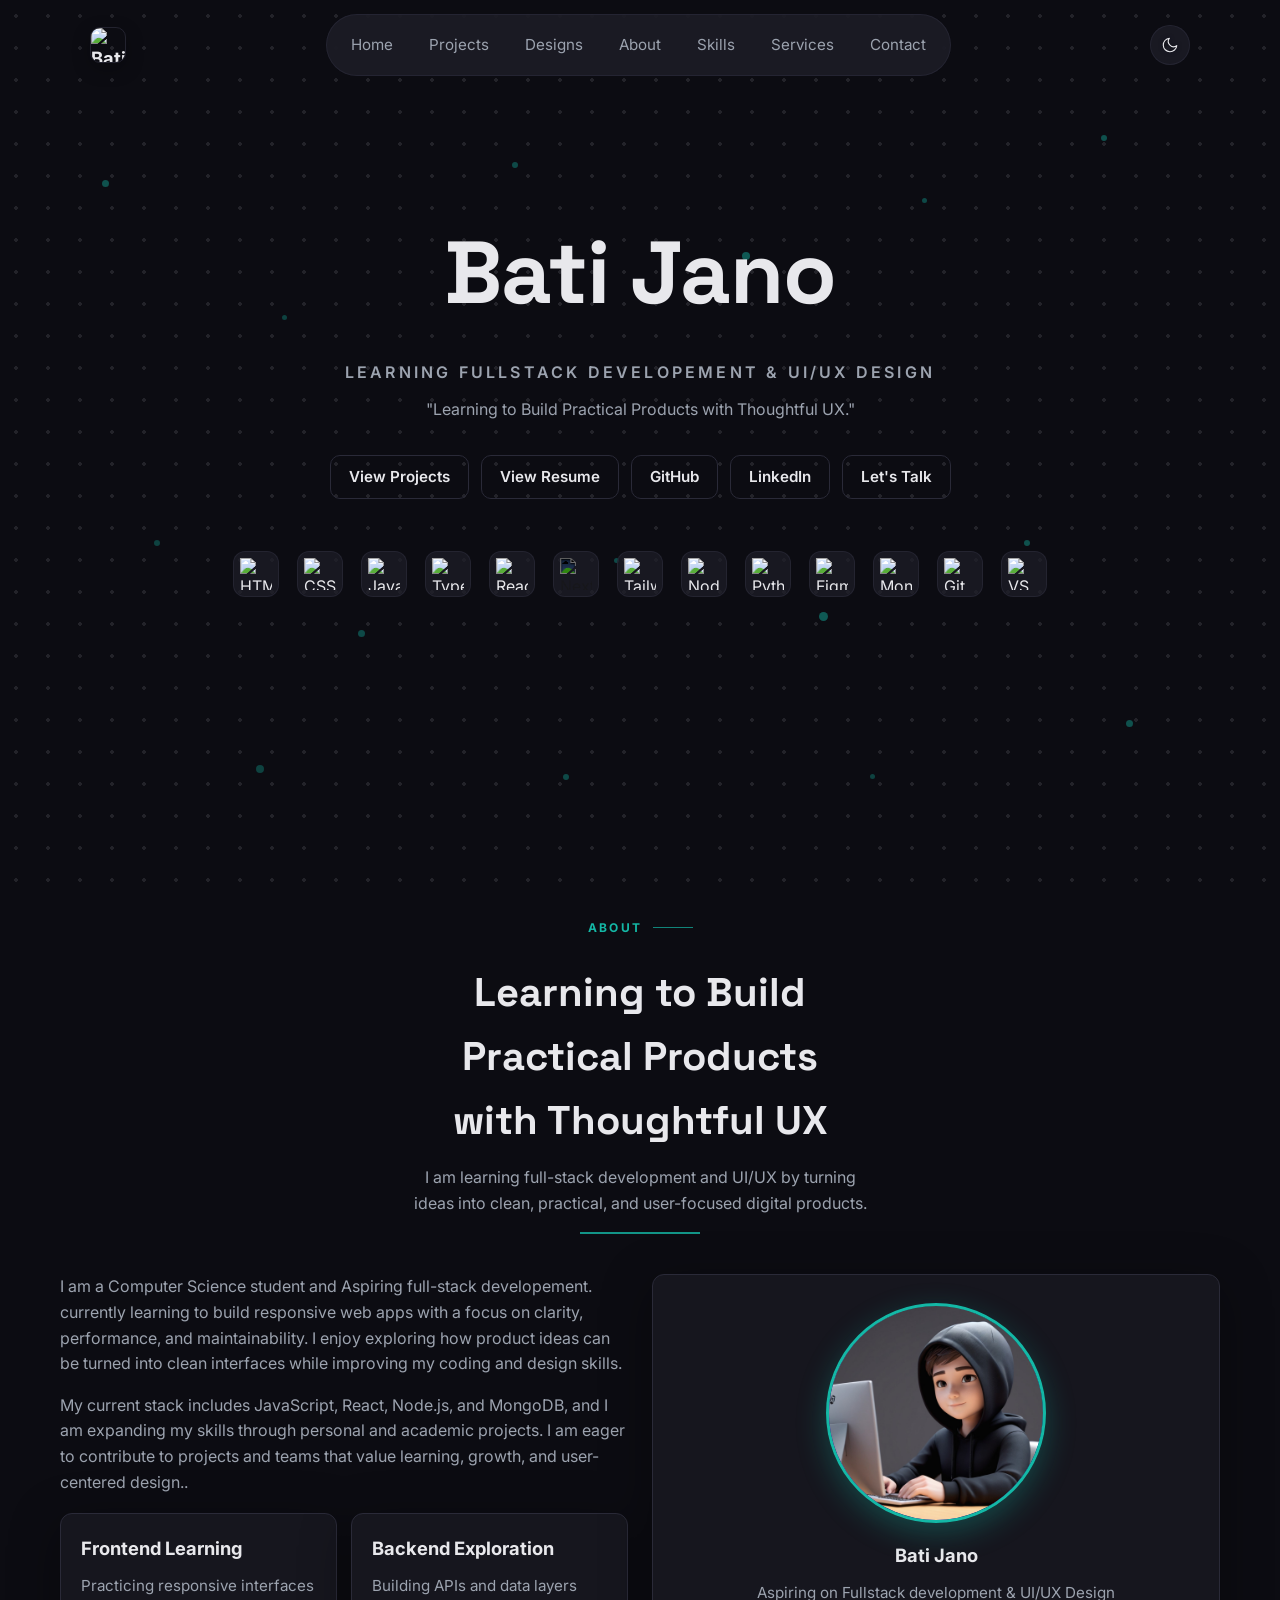
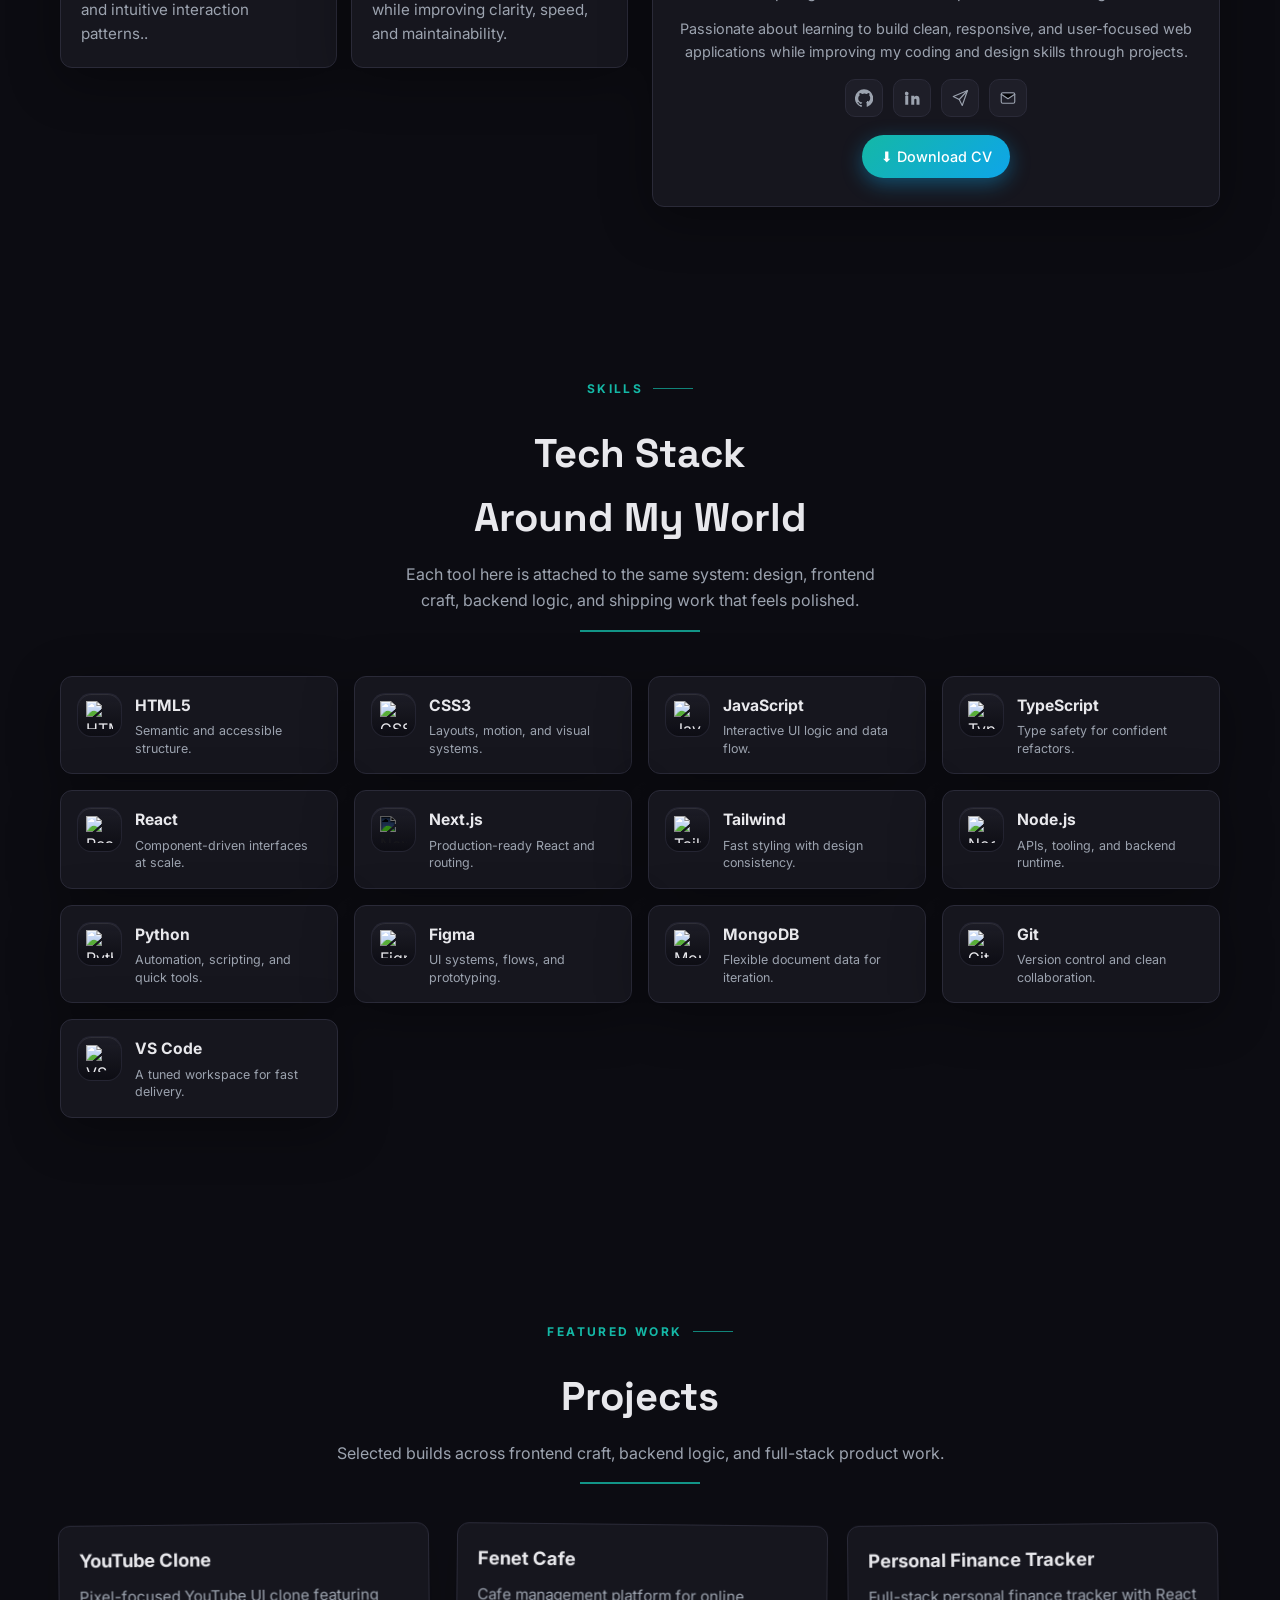
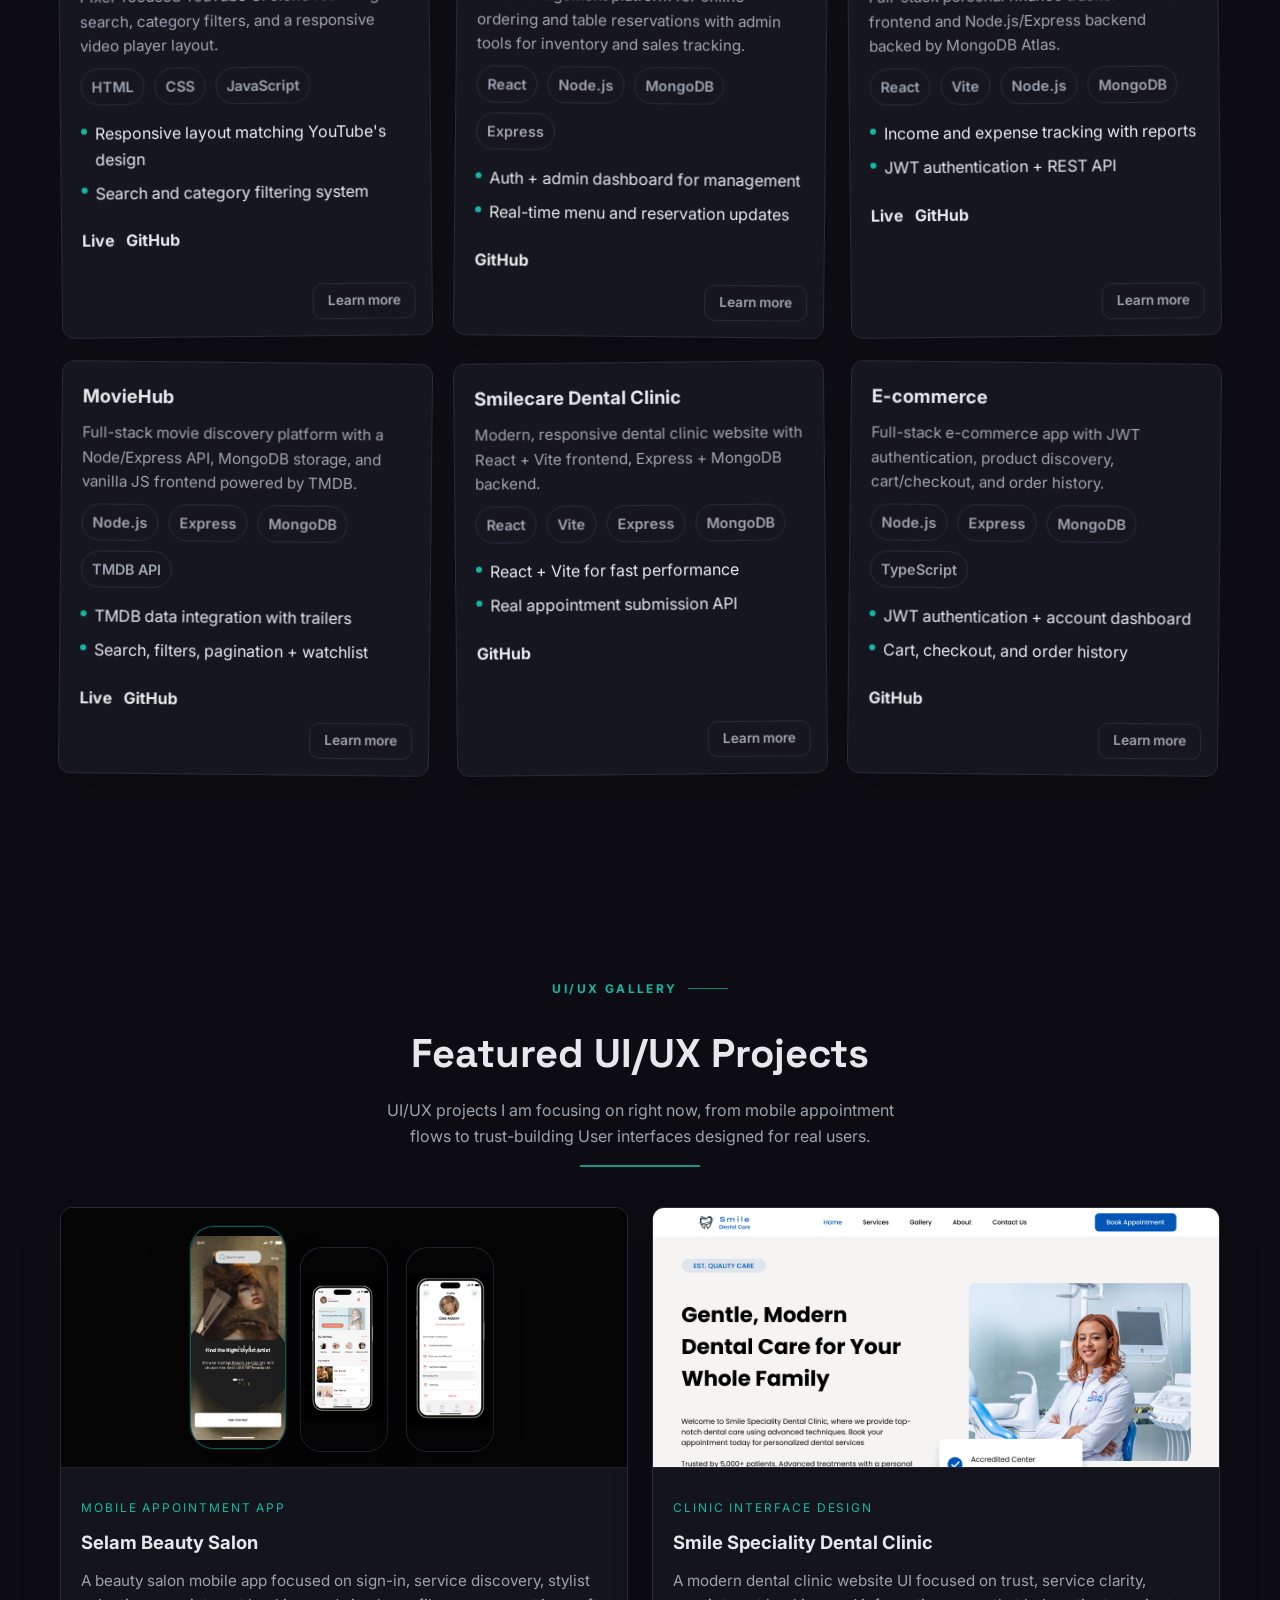
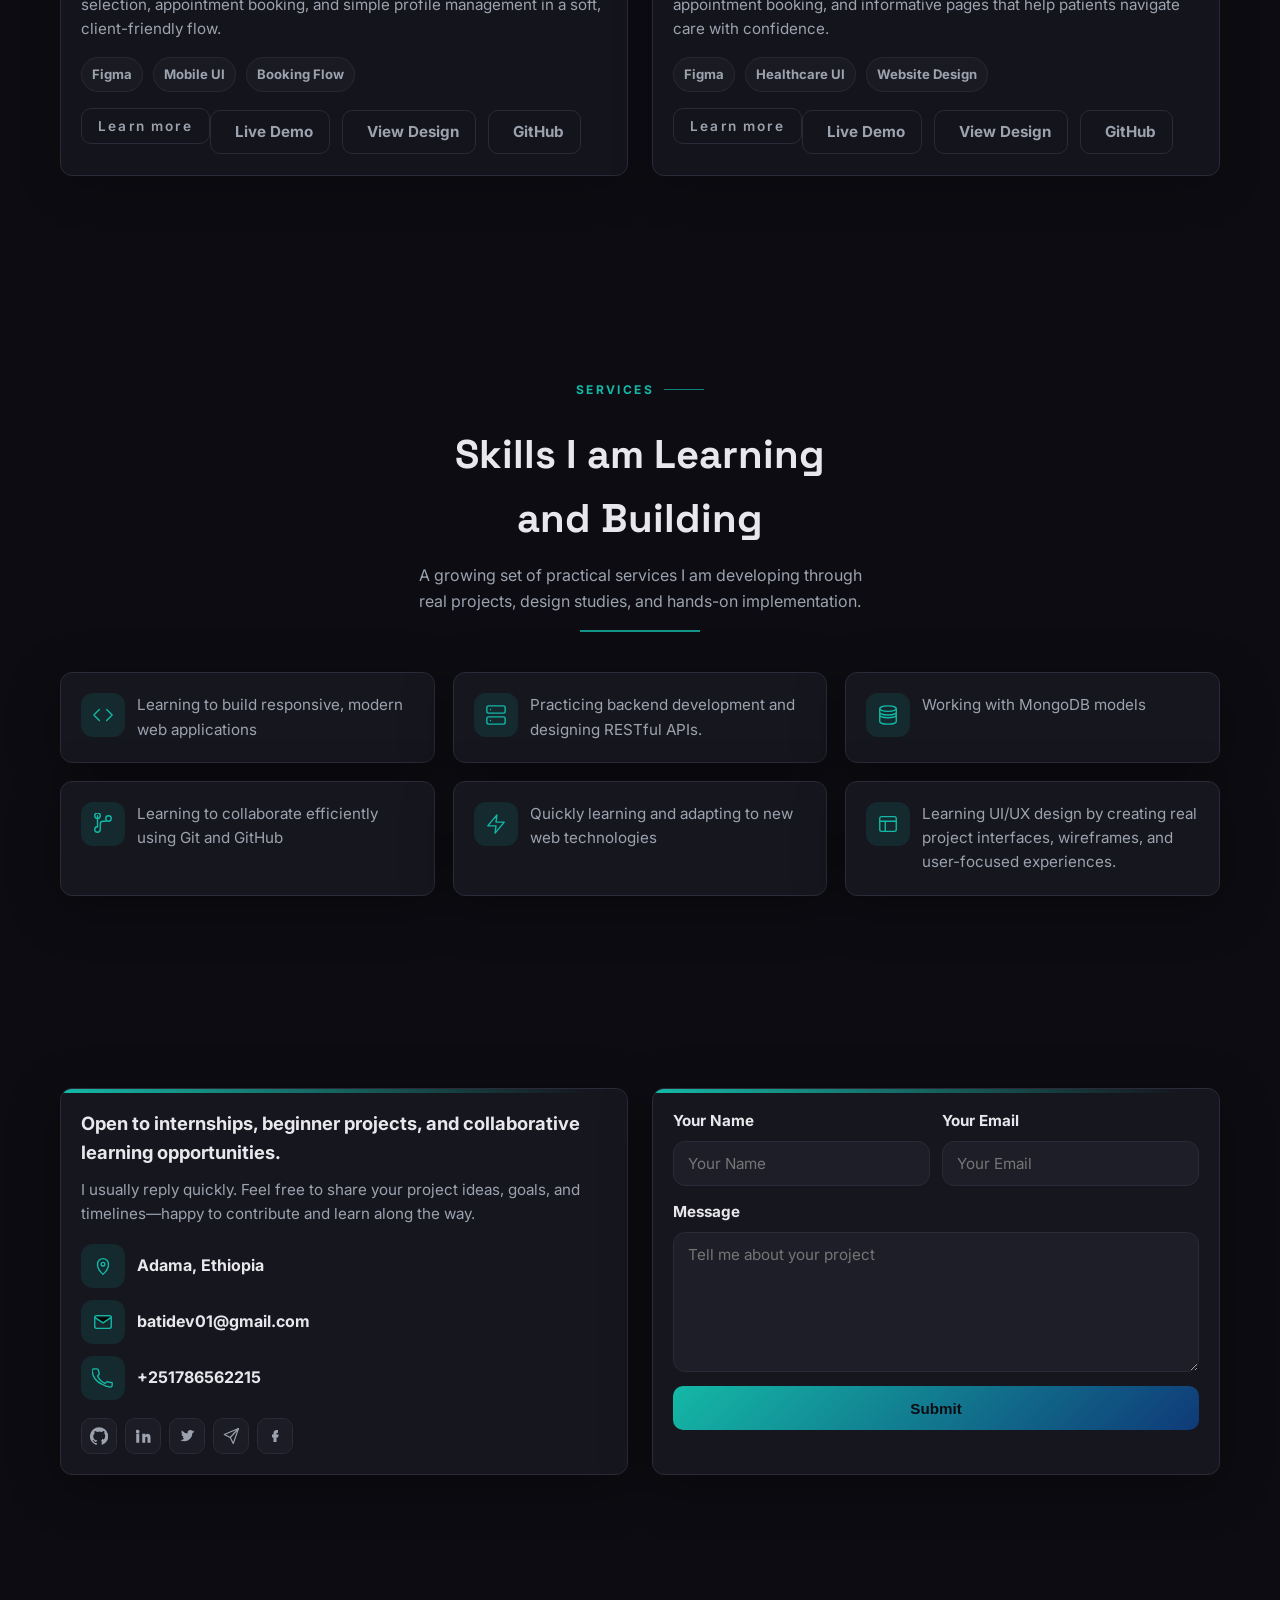
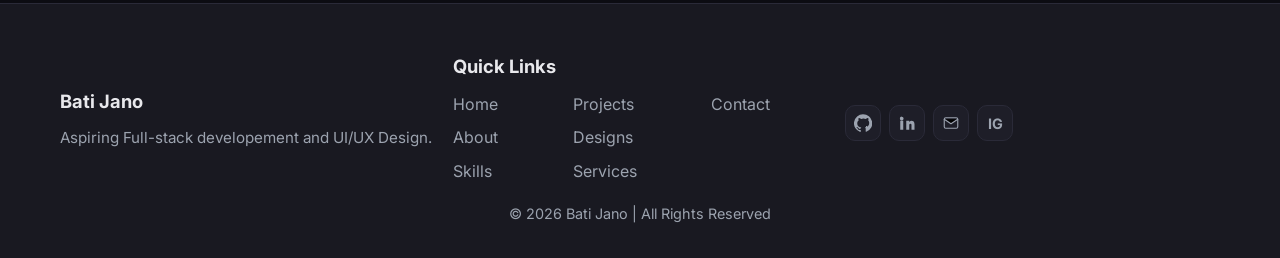
==== commit de85b46b: "updated theme feature" ====
--- a/index.html
+++ b/index.html
@@ -18,7 +18,6 @@
 
 <body>
   <!-- Theme and menu toggles -->
-  <input type="checkbox" id="theme-toggle" class="visually-hidden" aria-label="Toggle theme">
   <div class="page">
     <!-- Icon symbol sprite (lucide-style outlines) -->
     <svg width="0" height="0" style="position:absolute">
@@ -149,6 +148,7 @@
           <a href="#contact">Contact</a>
         </nav>
         <div class="nav-actions">
+          <input type="checkbox" id="theme-toggle" class="visually-hidden" aria-label="Toggle theme">
           <label for="theme-toggle" class="icon-button theme-toggle" aria-label="Toggle theme">
             <svg class="icon sun">
               <use href="#icon-sun"></use>
--- a/style.css
+++ b/style.css
@@ -68,7 +68,7 @@
   color-scheme: dark;
 }
 
-#theme-toggle:checked ~ .page {
+.page:has(#theme-toggle:checked) {
   --background: var(--background-light);
   --foreground: var(--foreground-light);
   --card: var(--card-light);
@@ -420,7 +420,7 @@
   filter: invert(1) hue-rotate(180deg);
 }
 
-#theme-toggle:checked ~ .page .invert-on-dark {
+.page:has(#theme-toggle:checked) .invert-on-dark {
   filter: invert(0);
 }
 
@@ -515,8 +515,8 @@
 .icon.close { display: none; }
 .icon.sun { display: none; }
 
-#theme-toggle:checked ~ .page .theme-toggle .icon.sun { display: inline; }
-#theme-toggle:checked ~ .page .theme-toggle .icon.moon { display: none; }
+.page:has(#theme-toggle:checked) .theme-toggle .icon.sun { display: inline; }
+.page:has(#theme-toggle:checked) .theme-toggle .icon.moon { display: none; }
 .theme-toggle .icon.moon { display: inline; }
 
 .icon-button.theme-toggle {
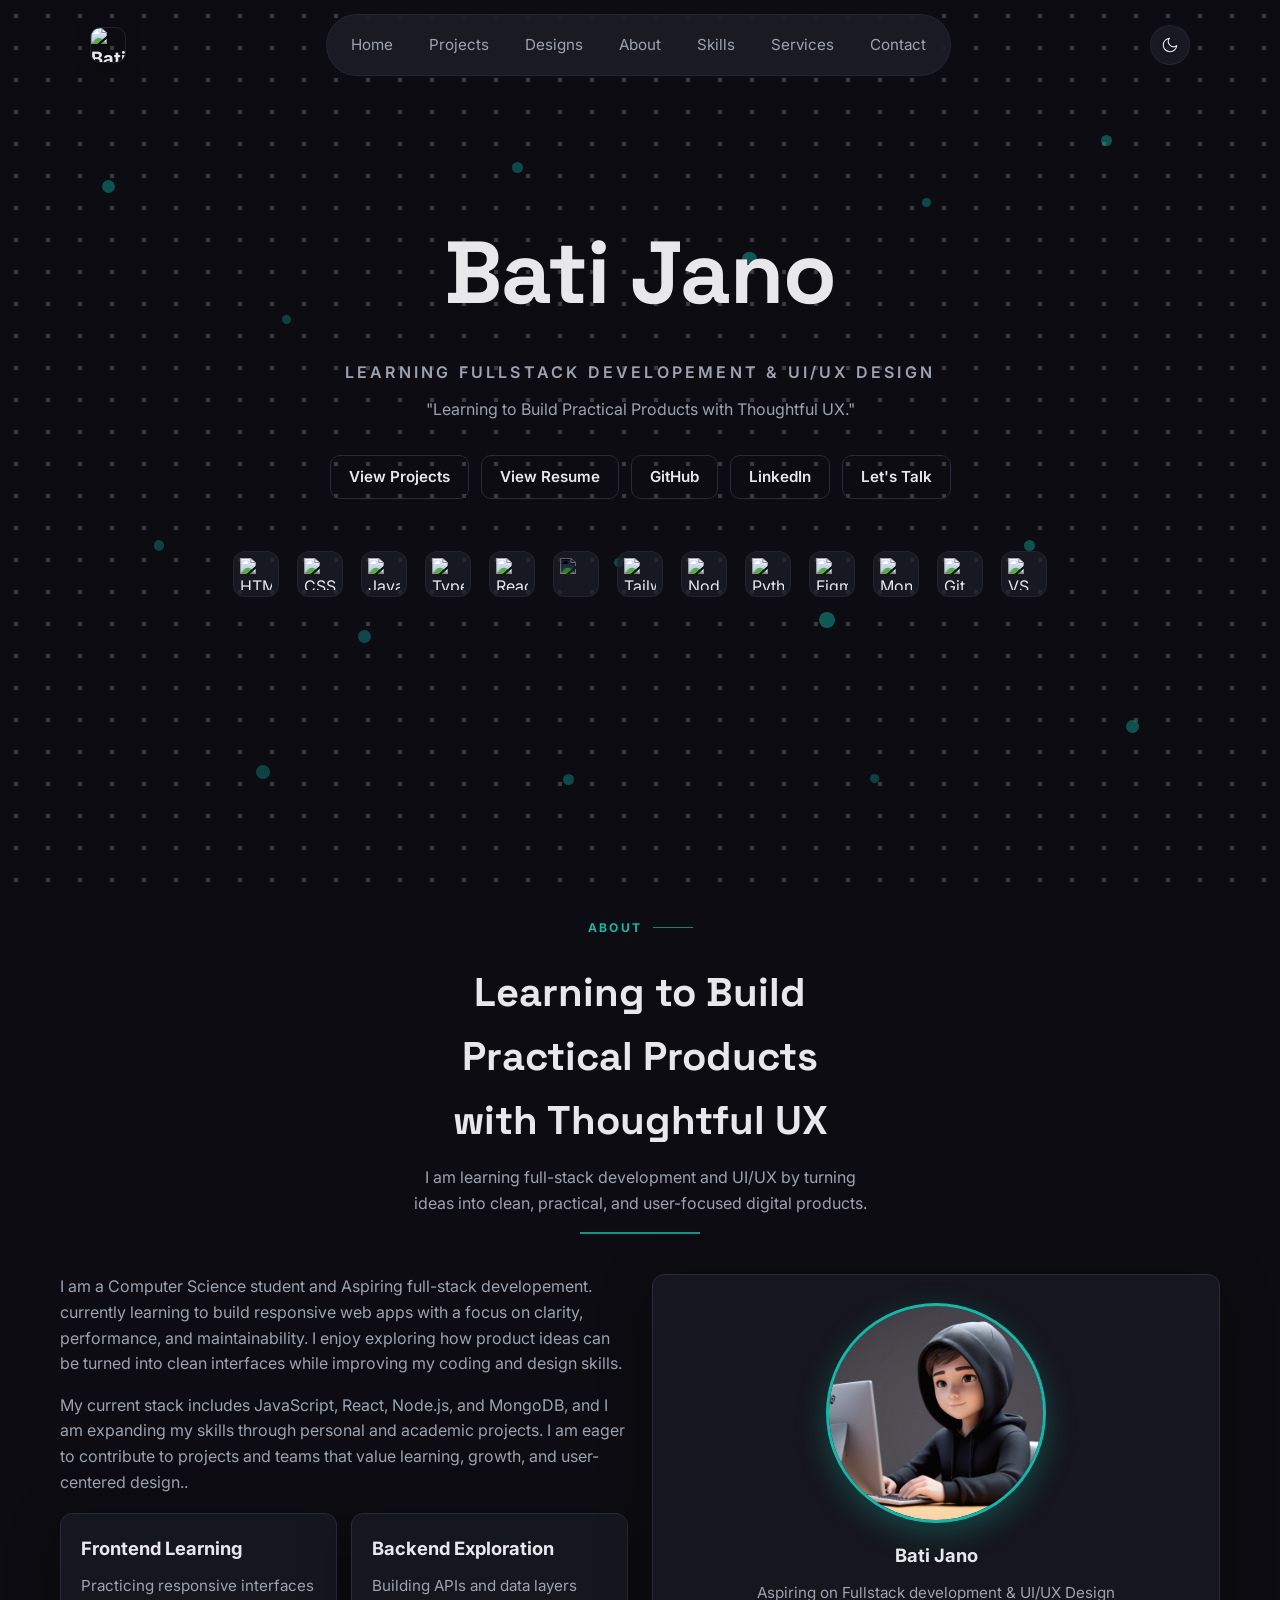
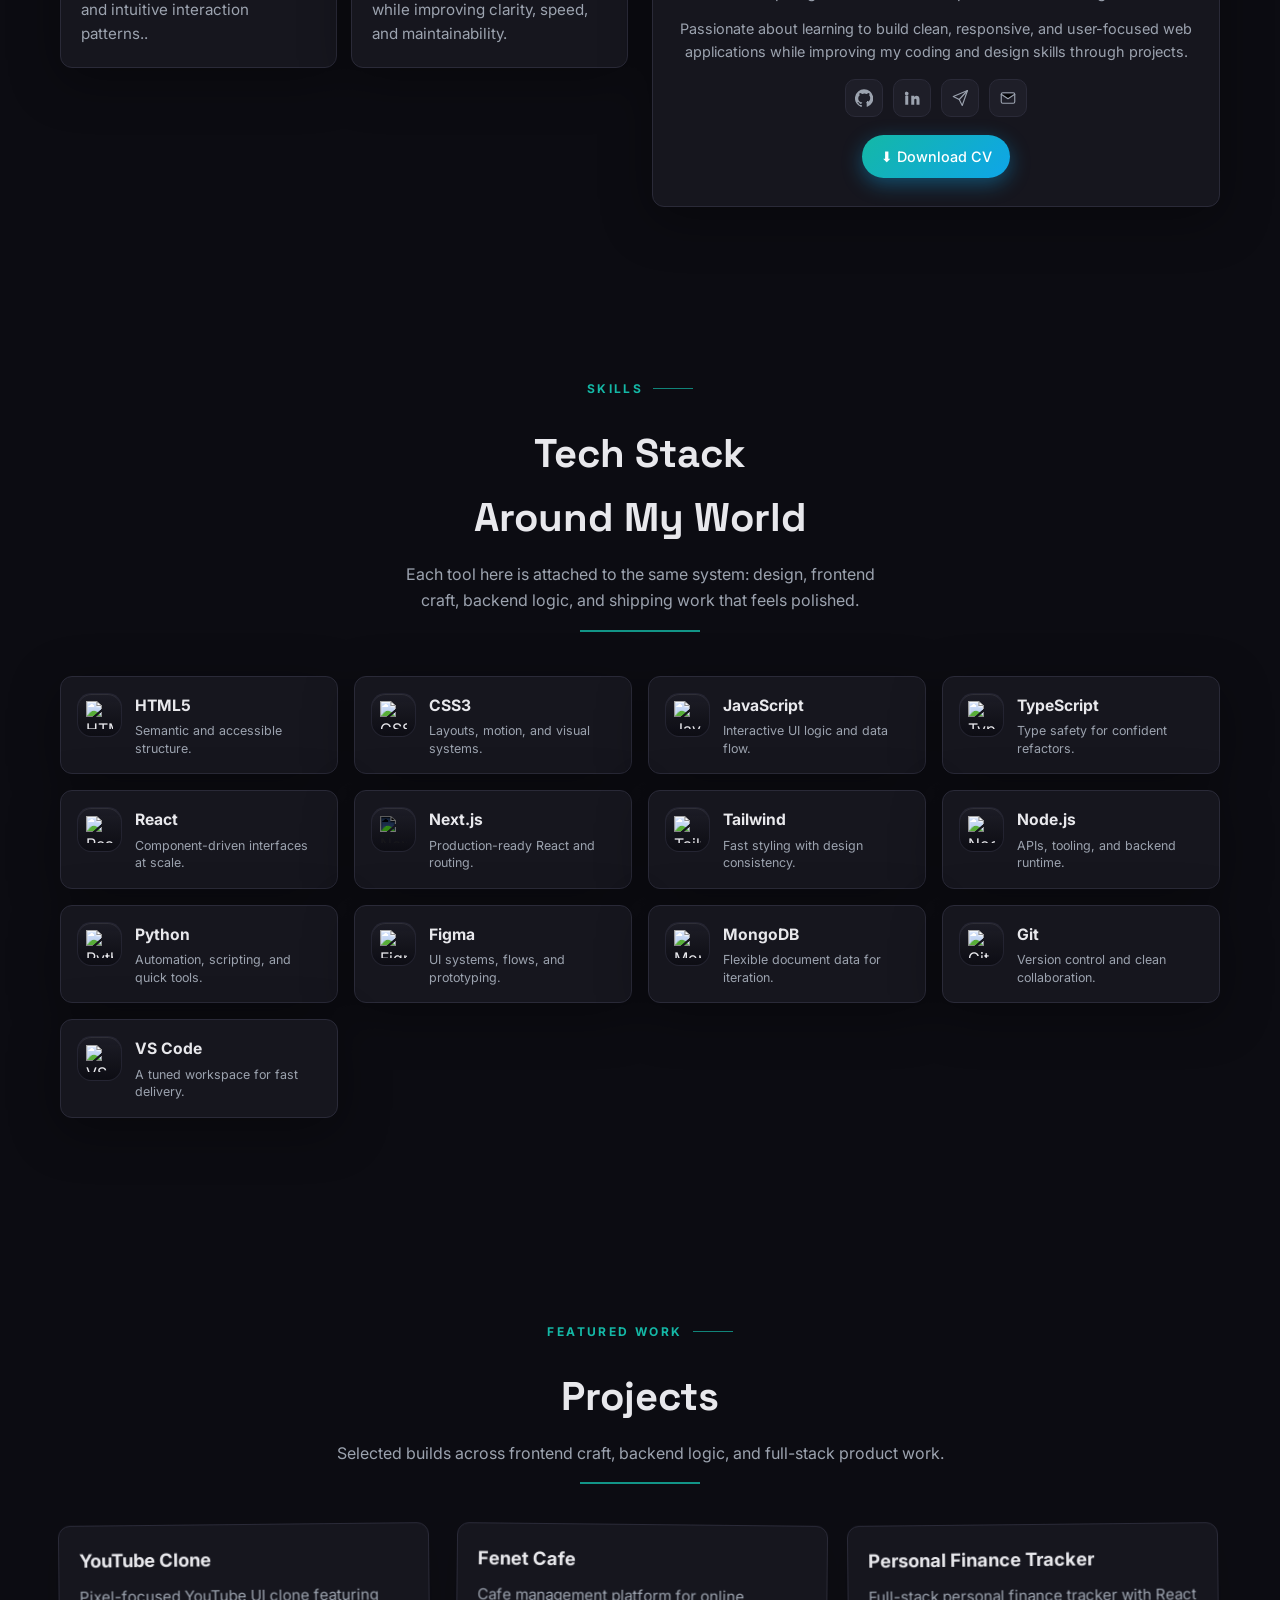
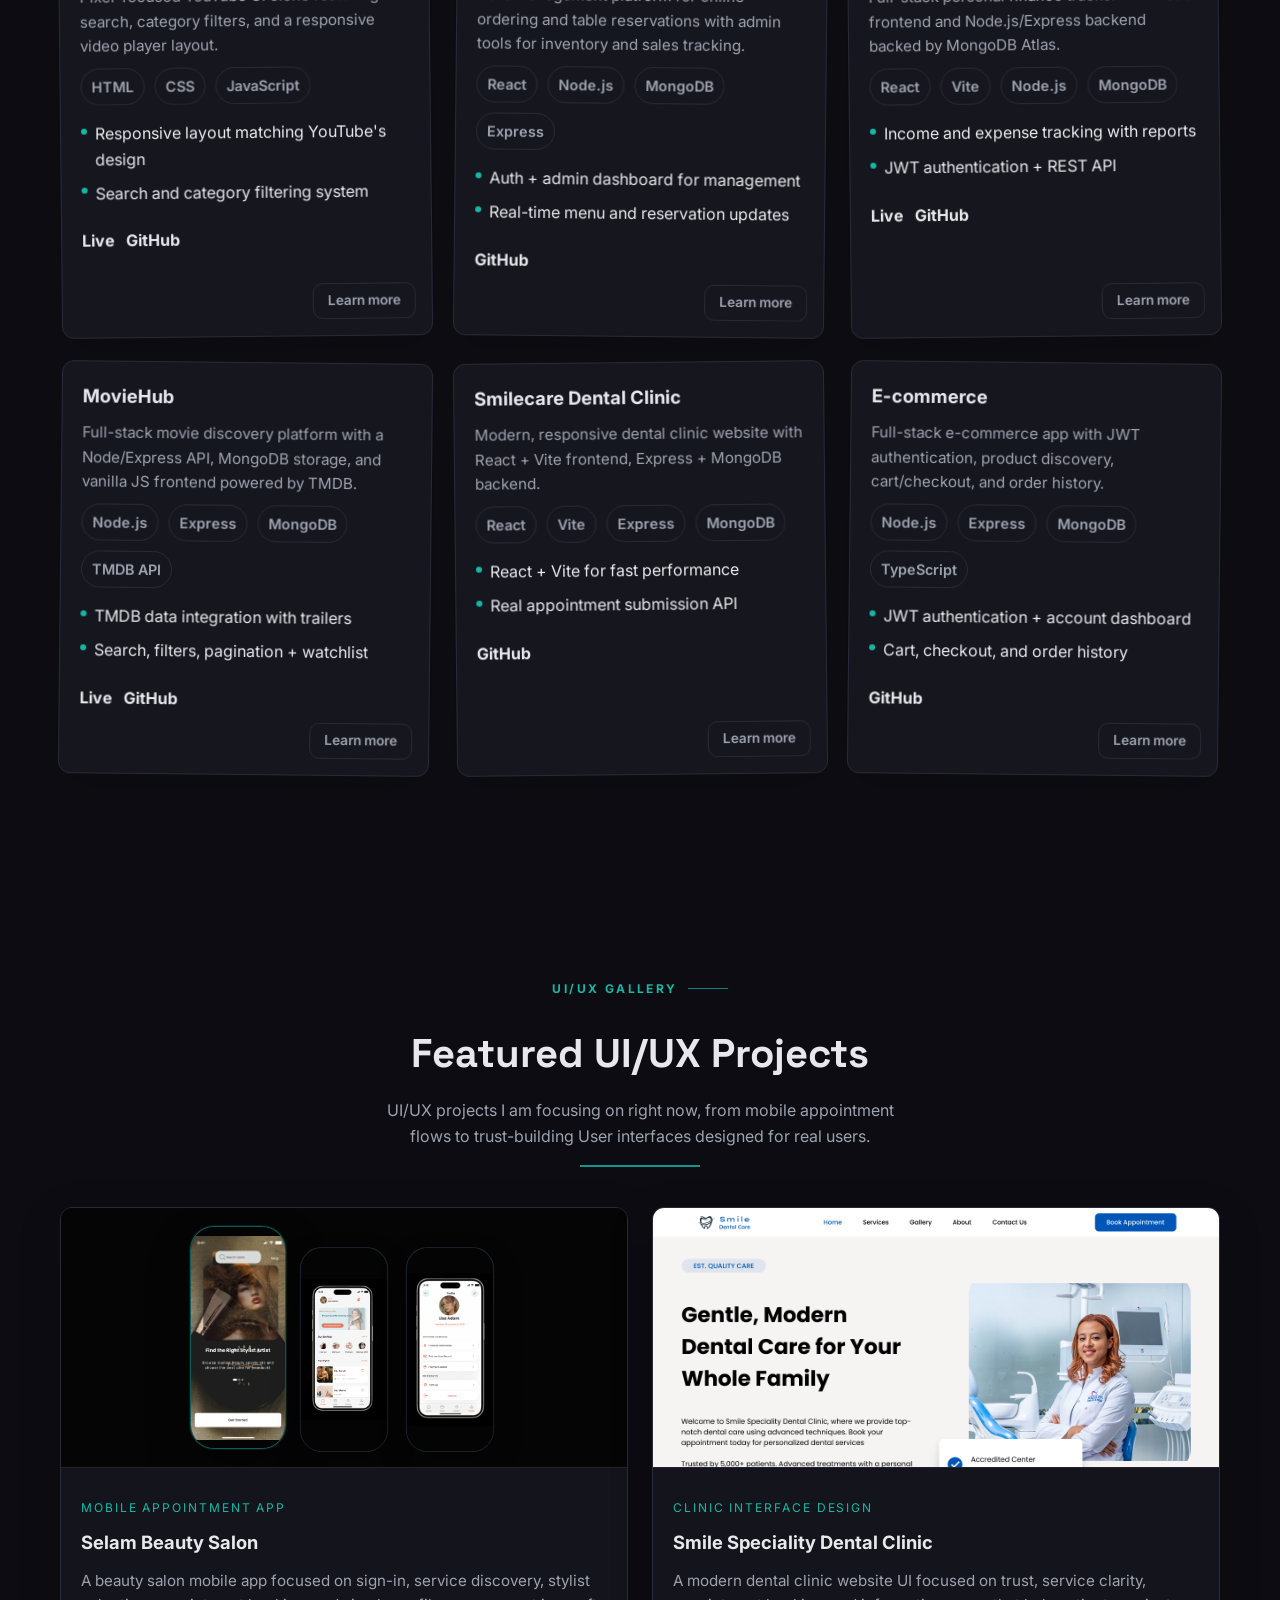
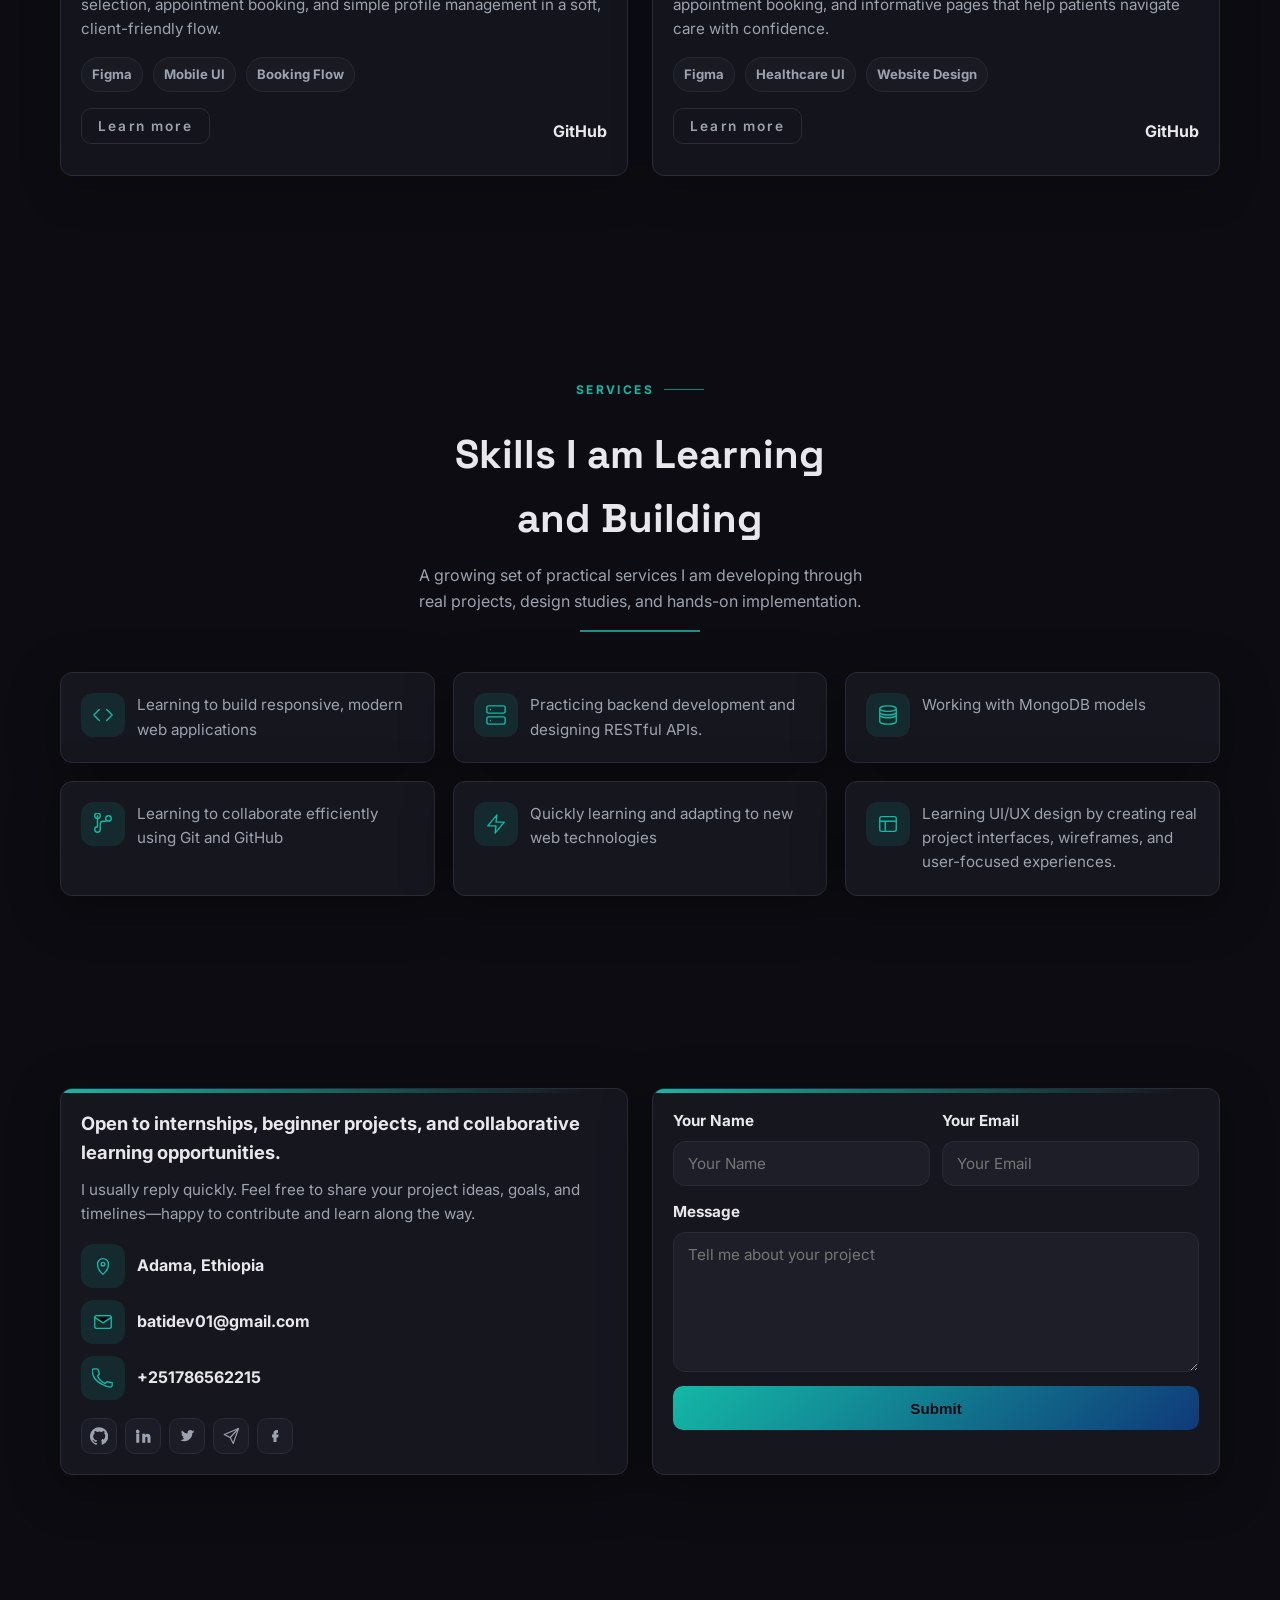
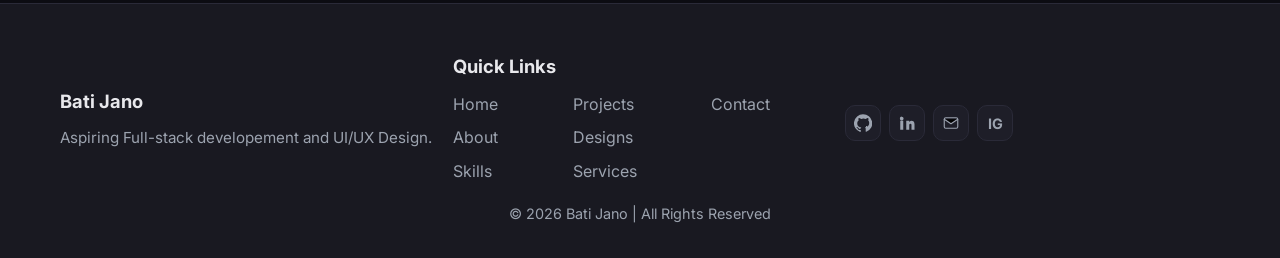
==== commit 14d052f1: "update button designs sections  button" ====
--- a/index.html
+++ b/index.html
@@ -588,16 +588,10 @@
                   <span>Booking Flow</span>
                 </div>
                 <div class="ux-gallery-actions">
-                  <a class="btn outline small" href="projects/selam-beauty.html">Learn more</a>
+                  <a class="btn outline small project-link" href="projects/selam-beauty.html">Learn more</a>
                   <div class="link-row">
-                    <a href="https://www.figma.com/proto/5fjbbL4WlkSVPK80NESaGw/Selam-Beauty-Salon-%E2%80%93-Appointment-App?node-id=20-788&p=f&t=e4ALa6m5ujRWhRIY-0&scaling=scale-down&content-scaling=fixed&page-id=0%3A1&starting-point-node-id=20%3A788&show-proto-sidebar=1"
-                      class="btn btn-sm btn-brand" target="_blank" rel="noopener noreferrer"><i
-                        class="fas fa-external-link-alt"></i> Live Demo</a>
-                    <a href="https://www.figma.com/design/5fjbbL4WlkSVPK80NESaGw/Selam-Beauty-Salon-%E2%80%93-Appointment-App?node-id=0-1&t=y9P4MYADRZo0nwgY-1"
-                      class="btn btn-sm btn-outline-brand" target="_blank" rel="noopener noreferrer"><i
-                        class="fas fa-eye"></i> View Design</a>
-                    <a href="https://github.com/bati58/FUTURE_UX_02.git" class="btn btn-sm btn-outline-brand"
-                      target="_blank" rel="noopener noreferrer"><i class="fab fa-github"></i> GitHub</a>
+                    <a href="https://github.com/bati58/FUTURE_UX_02.git" target="_blank"
+                      rel="noopener noreferrer">GitHub</a>
                   </div>
                 </div>
               </div>
@@ -620,16 +614,10 @@
                   <span>Website Design</span>
                 </div>
                 <div class="ux-gallery-actions">
-                  <a class="btn outline small" href="projects/smile-speciality.html">Learn more</a>
+                  <a class="btn outline small project-link" href="projects/smile-speciality.html">Learn more</a>
                   <div class="link-row">
-                    <a href="https://www.figma.com/proto/0c3LIejO7HvxuwmDpNvWwL/smile-specility-dental-clinic?node-id=1-966&p=f&t=9qFvKFb1lOWrChKv-0&scaling=min-zoom&content-scaling=fixed&page-id=0%3A1&starting-point-node-id=1%3A966"
-                      class="btn btn-sm btn-brand" target="_blank" rel="noopener noreferrer"><i
-                        class="fas fa-external-link-alt"></i> Live Demo</a>
-                    <a href="https://www.figma.com/design/0c3LIejO7HvxuwmDpNvWwL/smile-specility-dental-clinic?node-id=0-1&t=9qFvKFb1lOWrChKv-1"
-                      class="btn btn-sm btn-outline-brand" target="_blank" rel="noopener noreferrer"><i
-                        class="fas fa-eye"></i> View Design</a>
-                    <a href="https://github.com/bati58/FUTURE_UX_01.git" class="btn btn-sm btn-outline-brand"
-                      target="_blank" rel="noopener noreferrer"><i class="fab fa-github"></i> GitHub</a>
+                    <a href="https://github.com/bati58/FUTURE_UX_01.git" target="_blank"
+                      rel="noopener noreferrer">GitHub</a>
                   </div>
                 </div>
               </div>
@@ -813,4 +801,4 @@
   </div>
 </body>
 
-</html>+</html>
--- a/style.css
+++ b/style.css
@@ -844,13 +844,7 @@
   font-size: 0.9rem;
 }
 
-.project .project-link {
-  position: absolute;
-  right: 16px;
-  bottom: 16px;
-}
-
-.project .project-link {
+.project-link {
   display: inline-flex;
   width: fit-content;
   align-items: center;
@@ -860,8 +854,14 @@
   color: var(--muted-foreground);
 }
 
-.project .project-link:hover {
+.project-link:hover {
   color: var(--foreground);
+}
+
+.project .project-link {
+  position: absolute;
+  right: 16px;
+  bottom: 16px;
 }
 
 .bullet-list {
@@ -1098,6 +1098,13 @@
   margin-top: 1rem;
   display: flex;
   align-items: center;
+  justify-content: space-between;
+  gap: 18px;
+  flex-wrap: wrap;
+}
+
+.ux-gallery-actions .link-row {
+  margin-left: auto;
 }
 
 .ux-gallery-actions .btn {
@@ -1671,9 +1678,27 @@
 }
 
 .project-detail .button-row {
+  display: flex;
+  flex-wrap: wrap;
   justify-content: flex-start;
+  gap: 14px;
   margin-top: 24px;
   margin-bottom: 0;
+  align-items: stretch;
+}
+
+.project-detail .button-row .btn {
+  min-width: 160px;
+  padding-inline: 20px;
+  box-shadow: 0 10px 24px rgba(0, 0, 0, 0.12);
+}
+
+.project-detail .button-row .btn.outline {
+  background: color-mix(in srgb, var(--card) 76%, transparent);
+}
+
+.project-detail .button-row .btn:hover {
+  box-shadow: 0 14px 30px rgba(0, 0, 0, 0.16);
 }
 
 .detail-hero {
@@ -1702,8 +1727,8 @@
 
 .detail-gallery {
   display: grid;
-  grid-template-columns: repeat(auto-fit, minmax(280px, 1fr));
-  gap: 18px;
+  grid-template-columns: repeat(auto-fit, minmax(200px, 1fr));
+  gap: 16px;
   margin: 18px 0 24px;
   perspective: 1400px;
 }
@@ -1785,7 +1810,7 @@
   width: 100%;
   display: block;
   object-fit: cover;
-  min-height: 180px;
+  min-height: 140px;
   aspect-ratio: 16 / 10;
   transform-origin: center;
   transition: transform 560ms cubic-bezier(0.22, 1, 0.36, 1), filter 420ms ease;
@@ -1907,9 +1932,9 @@
 .dot-grid {
   position: absolute;
   inset: 0;
-  background-image: radial-gradient(circle, color-mix(in srgb, var(--foreground) 18%, transparent) 2px, transparent 2px);
+  background-image: radial-gradient(circle, color-mix(in srgb, var(--foreground) 25%, transparent) 2.5px, transparent 2.5px);
   background-size: 32px 32px;
-  opacity: 0.6;
+  opacity: 0.85;
   transition: opacity 0.4s ease;
 }
 
@@ -1922,8 +1947,8 @@
   position: absolute;
   left: calc(var(--x) * 1%);
   top: calc(var(--y) * 1%);
-  width: calc(var(--s) * 1px);
-  height: calc(var(--s) * 1px);
+  width: calc(var(--s) * 1.8px);
+  height: calc(var(--s) * 1.8px);
   background: color-mix(in srgb, var(--accent) 90%, transparent);
   border-radius: 999px;
   opacity: var(--o);
@@ -2158,6 +2183,15 @@
     letter-spacing: -0.5px;
   }
 
+  .ux-gallery-actions .link-row {
+    margin-left: 0;
+  }
+
+  .project-detail .button-row .btn {
+    width: 100%;
+    min-width: 0;
+  }
+
   .button-row a {
     width: 100%;
     justify-content: center;
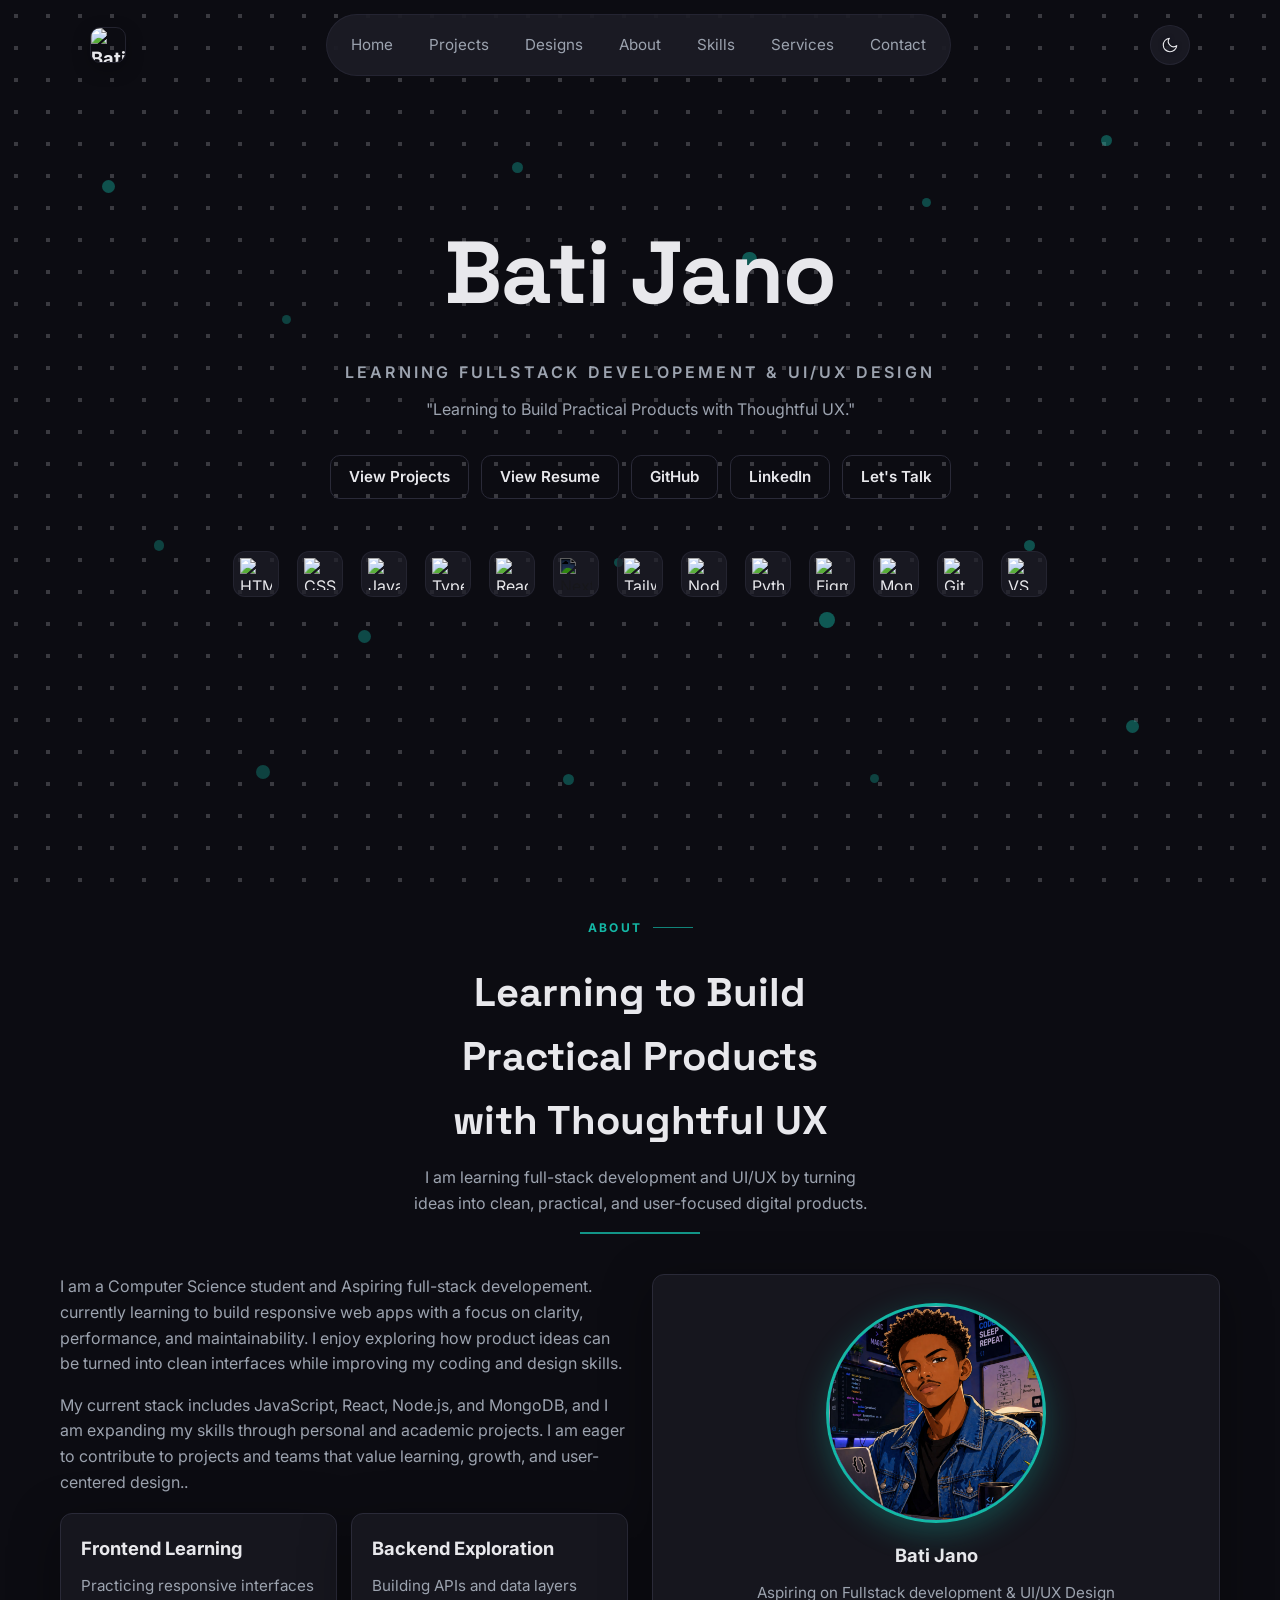
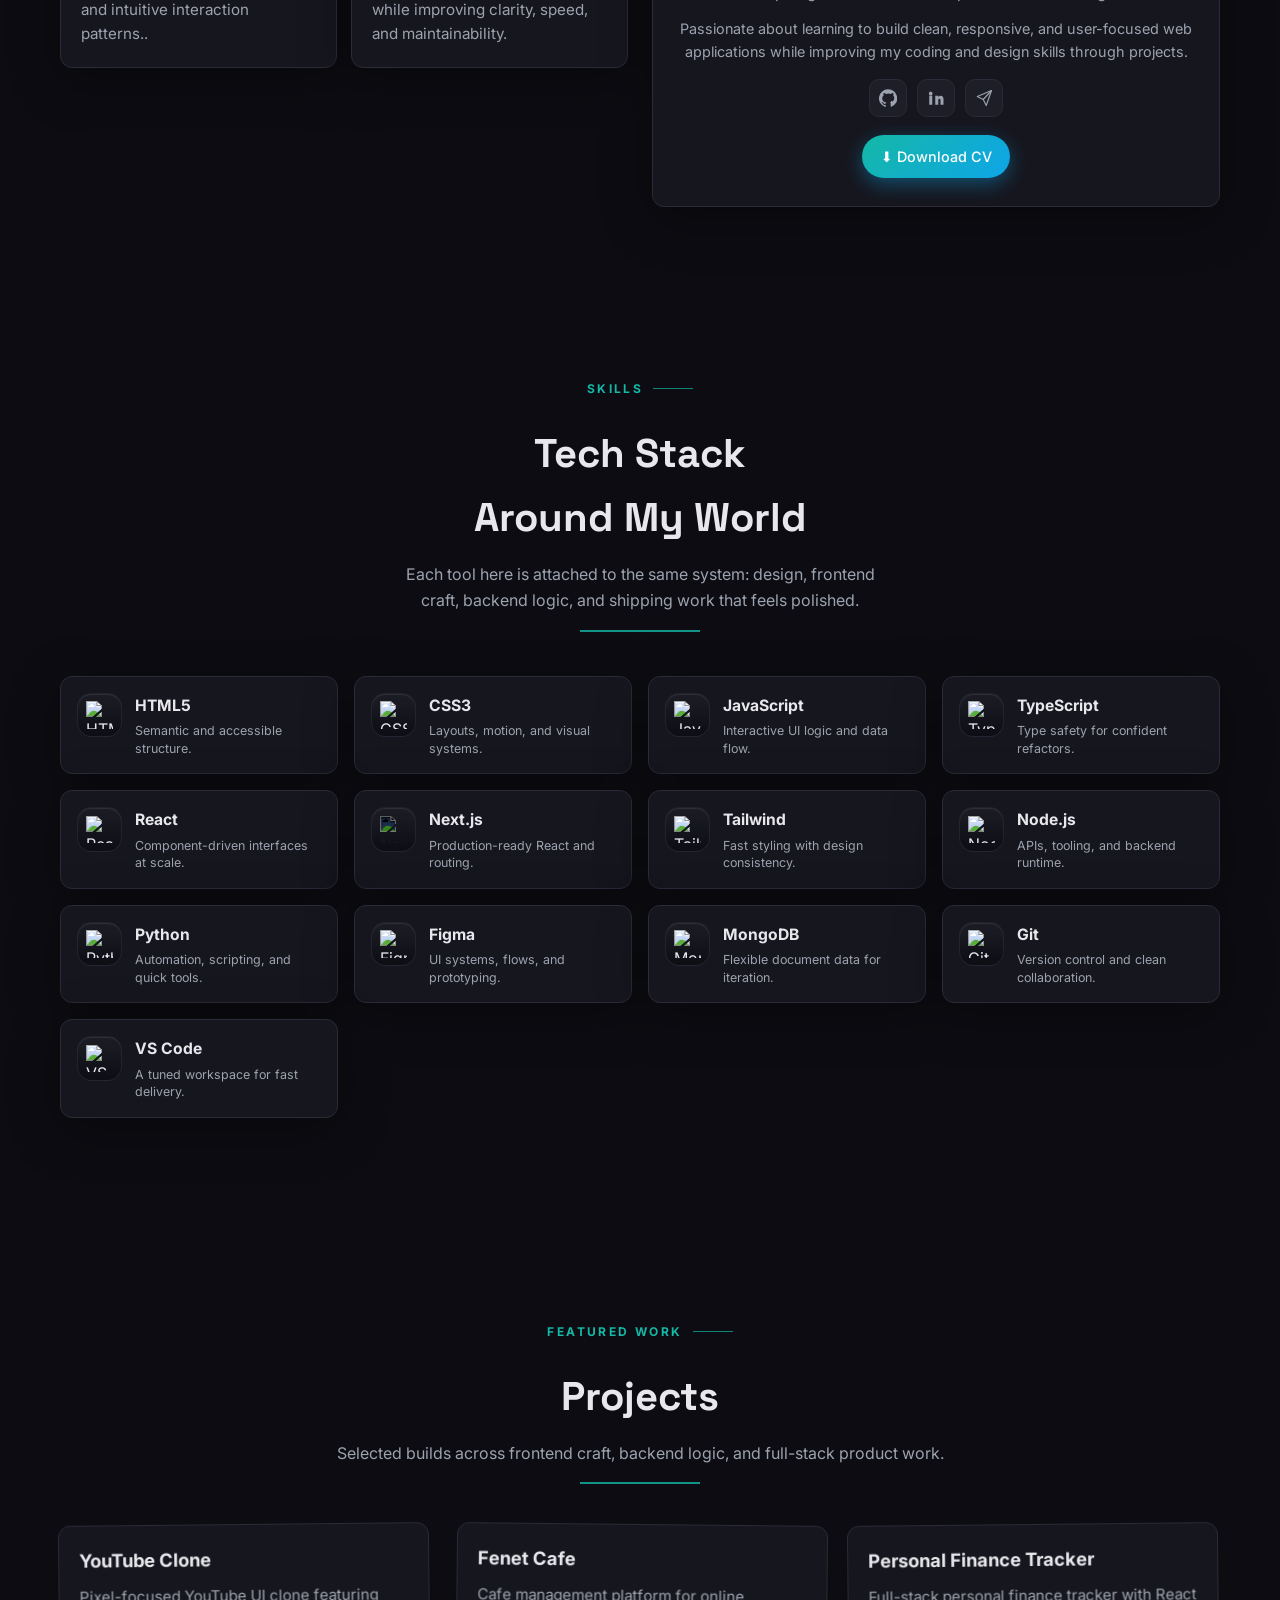
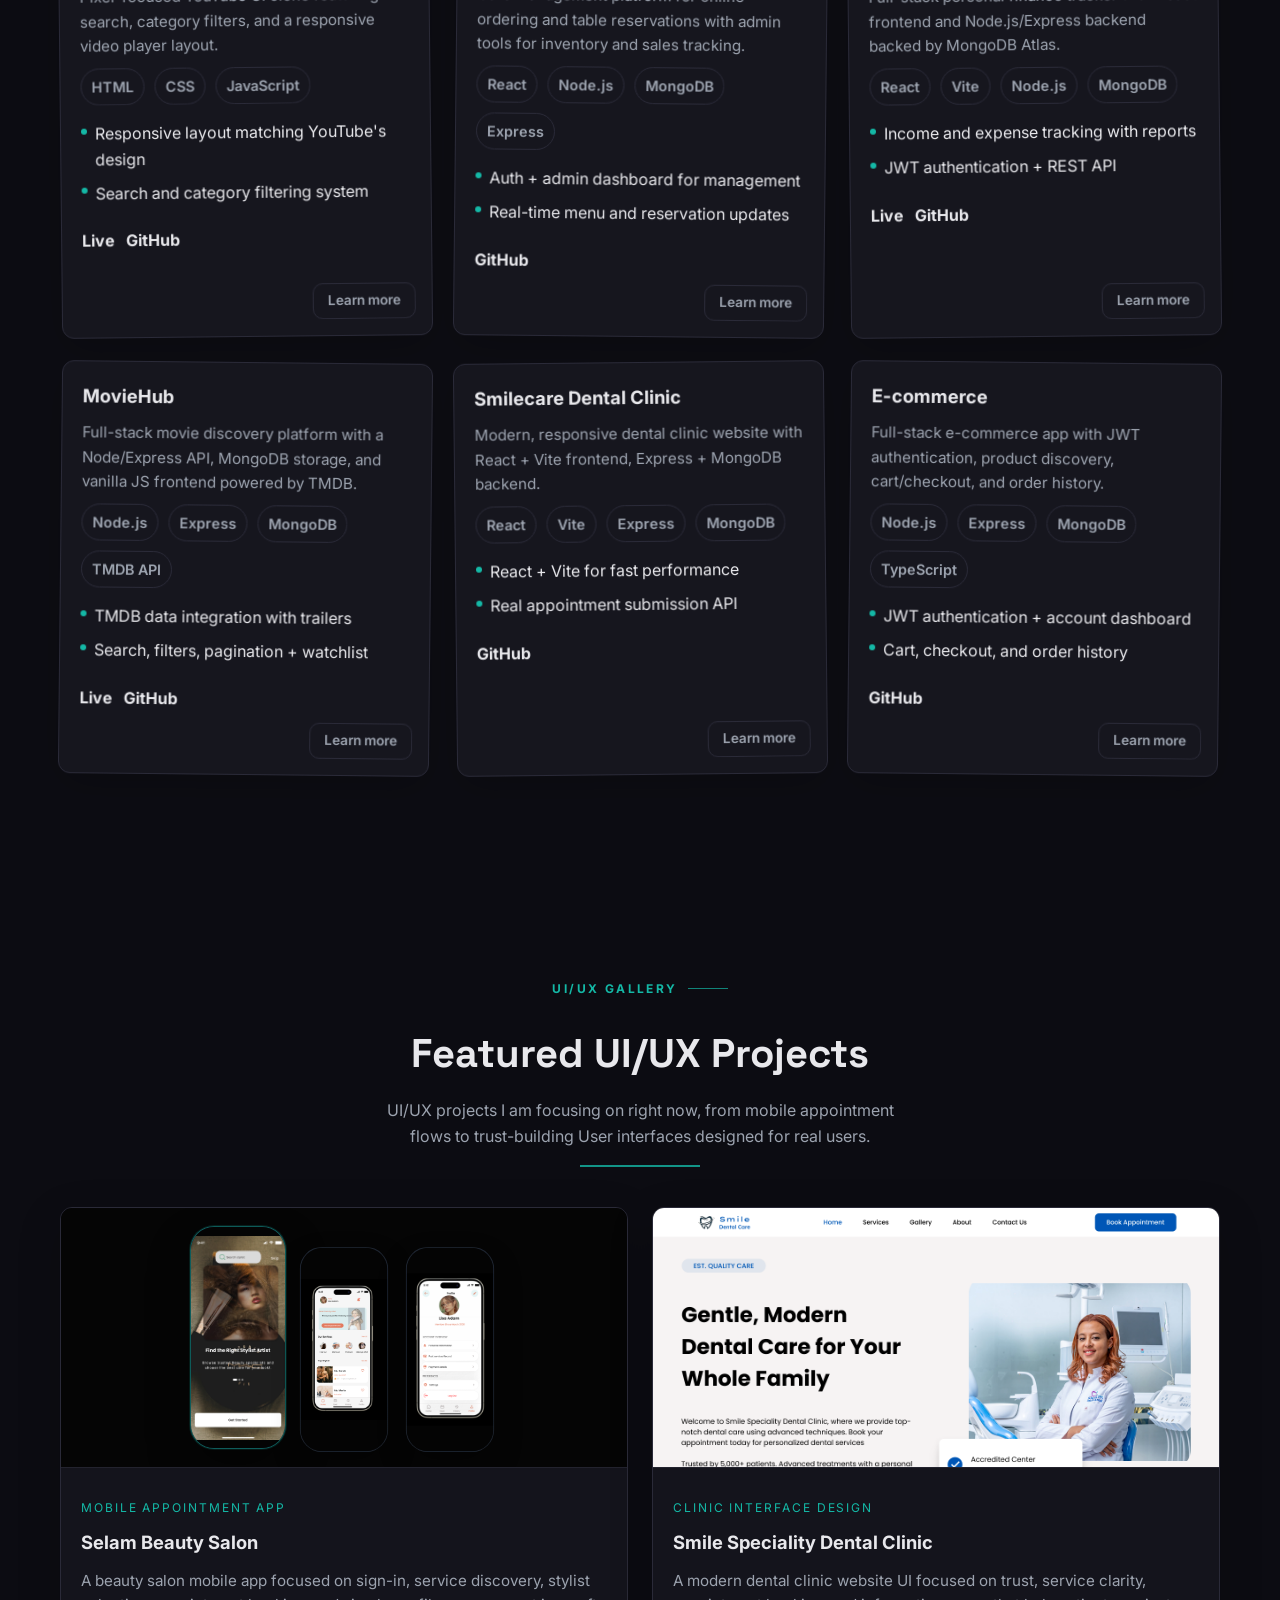
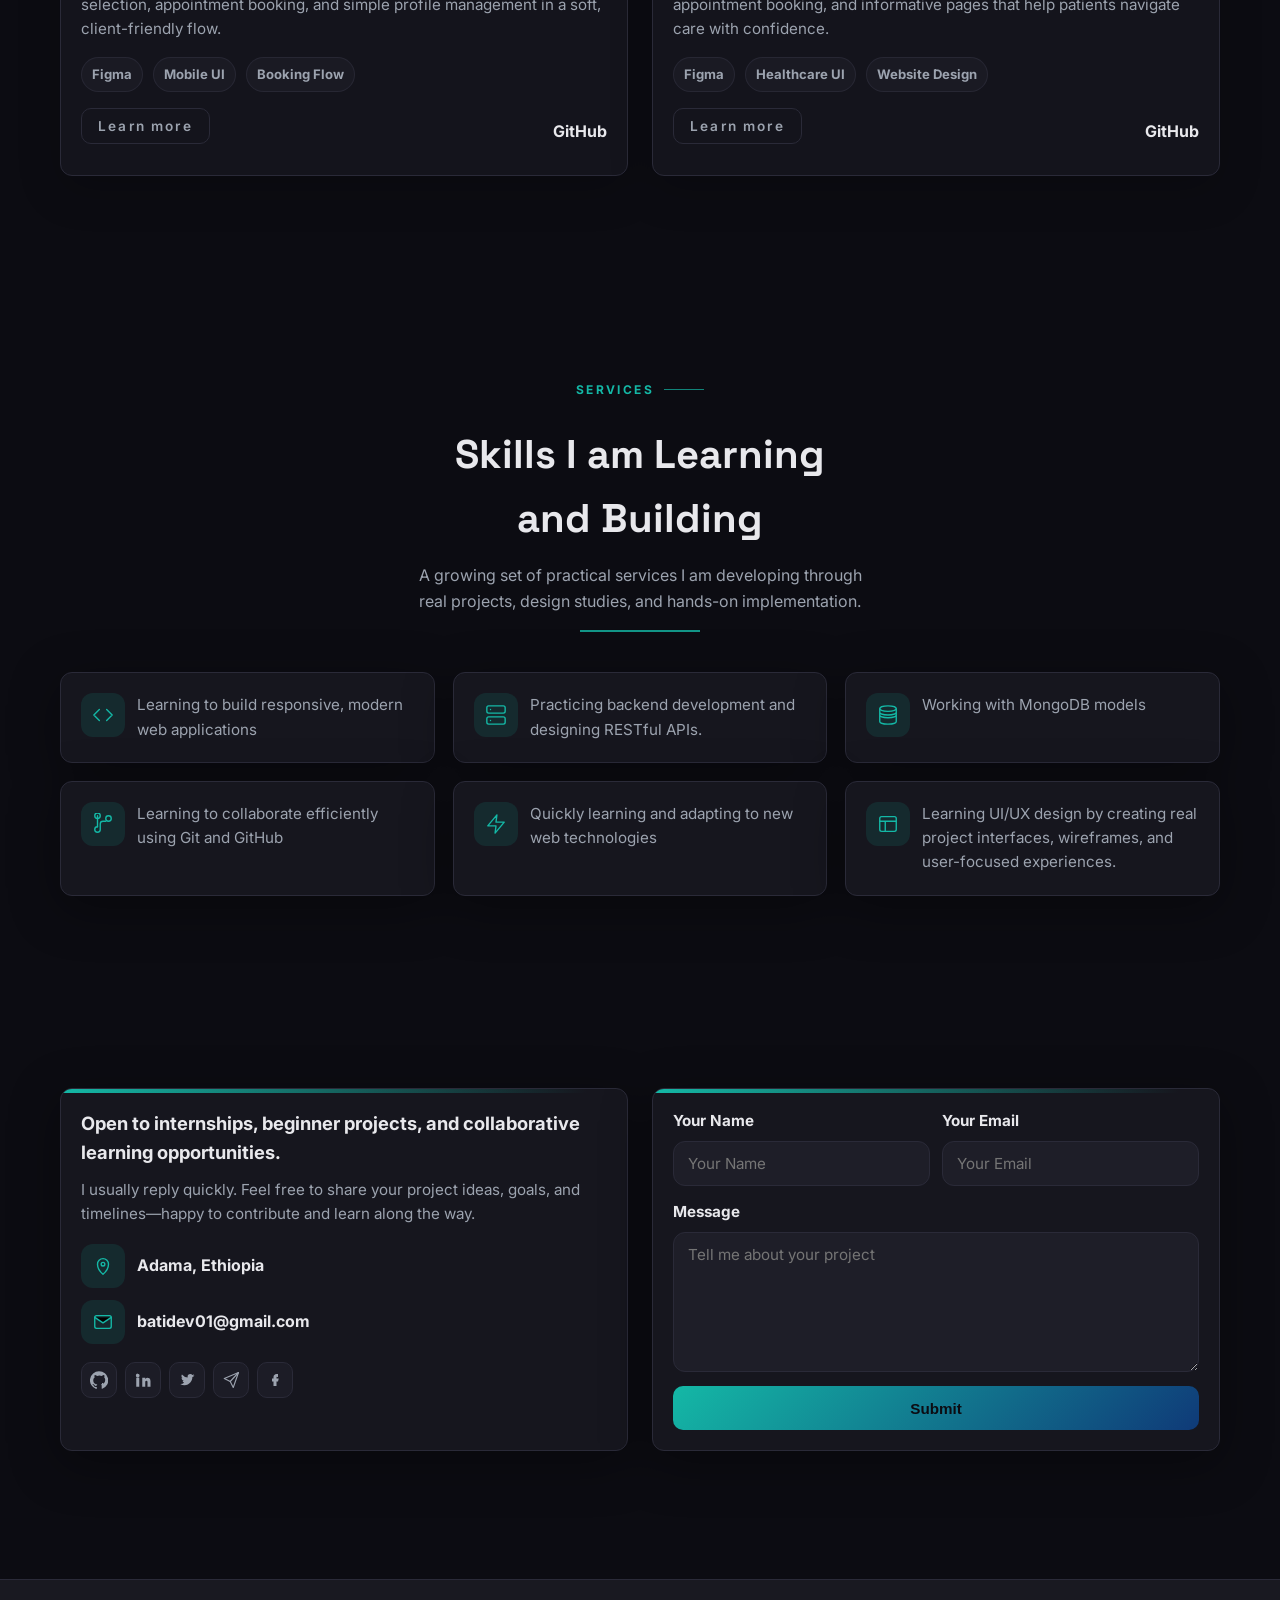
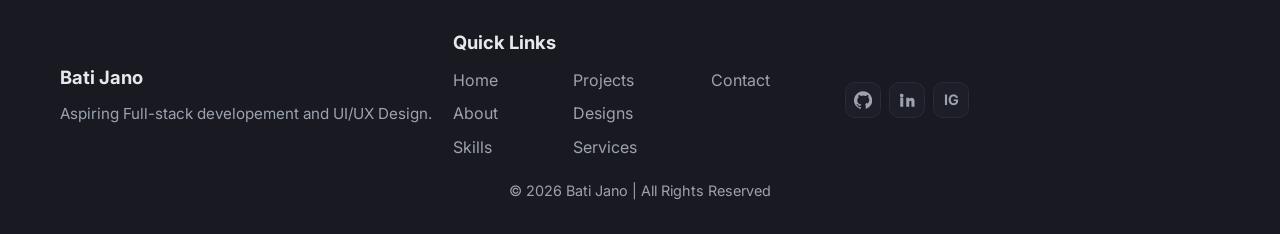
==== commit 5cc6fc43: "Remove email and phone from contact section Removed email and phone contact information from the foo" ====
--- a/index.html
+++ b/index.html
@@ -311,11 +311,6 @@
                     <use href="#icon-send"></use>
                   </svg>
                 </a>
-                <a href="mailto:batidev01@gmail.com">
-                  <svg>
-                    <use href="#icon-mail"></use>
-                  </svg>
-                </a>
               </div>
               <a href="./public/CV.pdf" download class="cv-button">
                 ⬇ Download CV
@@ -712,9 +707,6 @@
               <li><span class="icon-circle"><svg>
                     <use href="#icon-mail"></use>
                   </svg></span> batidev01@gmail.com</li>
-              <li><span class="icon-circle"><svg>
-                    <use href="#icon-phone"></use>
-                  </svg></span> +251786562215</li>
             </ul>
             <div class="social-row">
               <a class="icon-button square" href="https://github.com/bati58" target="_blank" aria-label="GitHub"><svg>
@@ -788,9 +780,6 @@
             aria-label="LinkedIn"><svg>
               <use href="#icon-linkedin"></use>
             </svg></a>
-          <a class="icon-button square" href="mailto:batidev01@gmail.com" aria-label="Email"><svg>
-              <use href="#icon-mail"></use>
-            </svg></a>
           <a class="icon-button square" href="https://www.instagram.com/bati_jano" target="_blank"
             aria-label="Instagram">IG</a>
         </div>
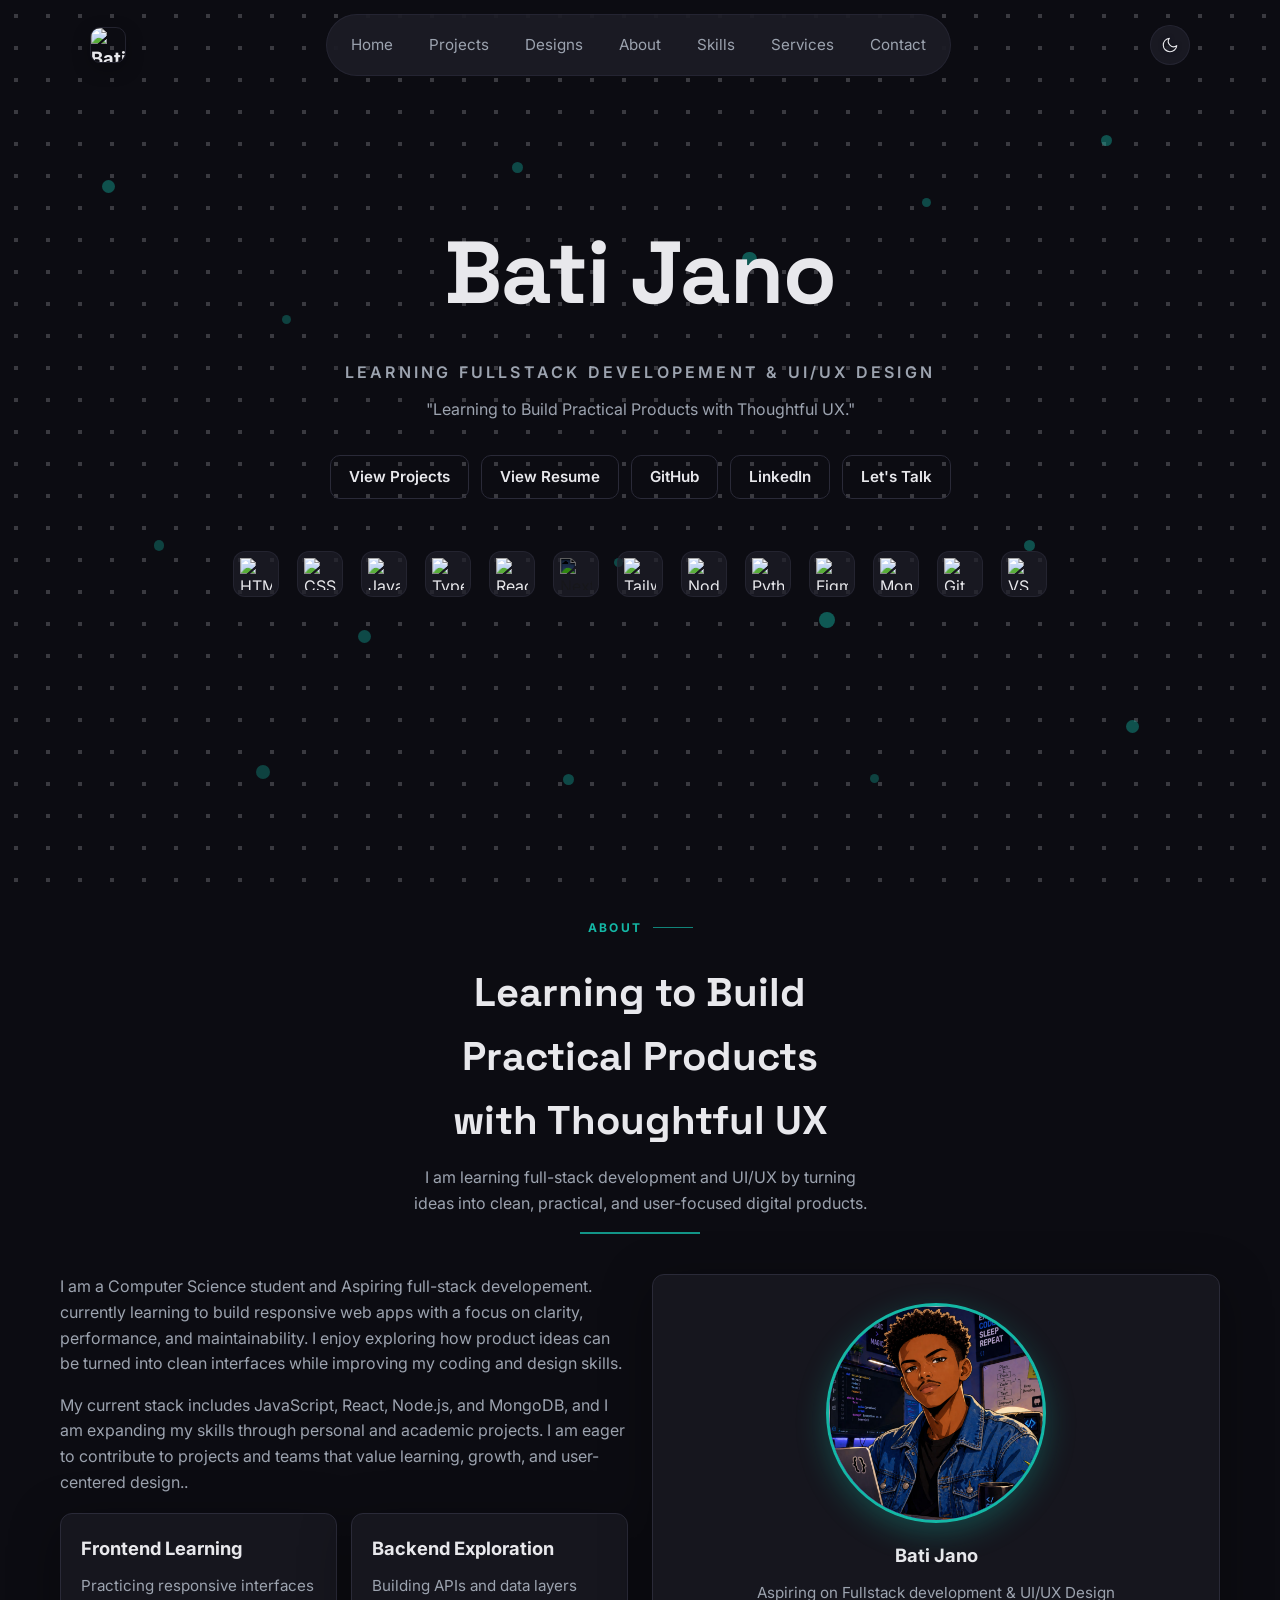
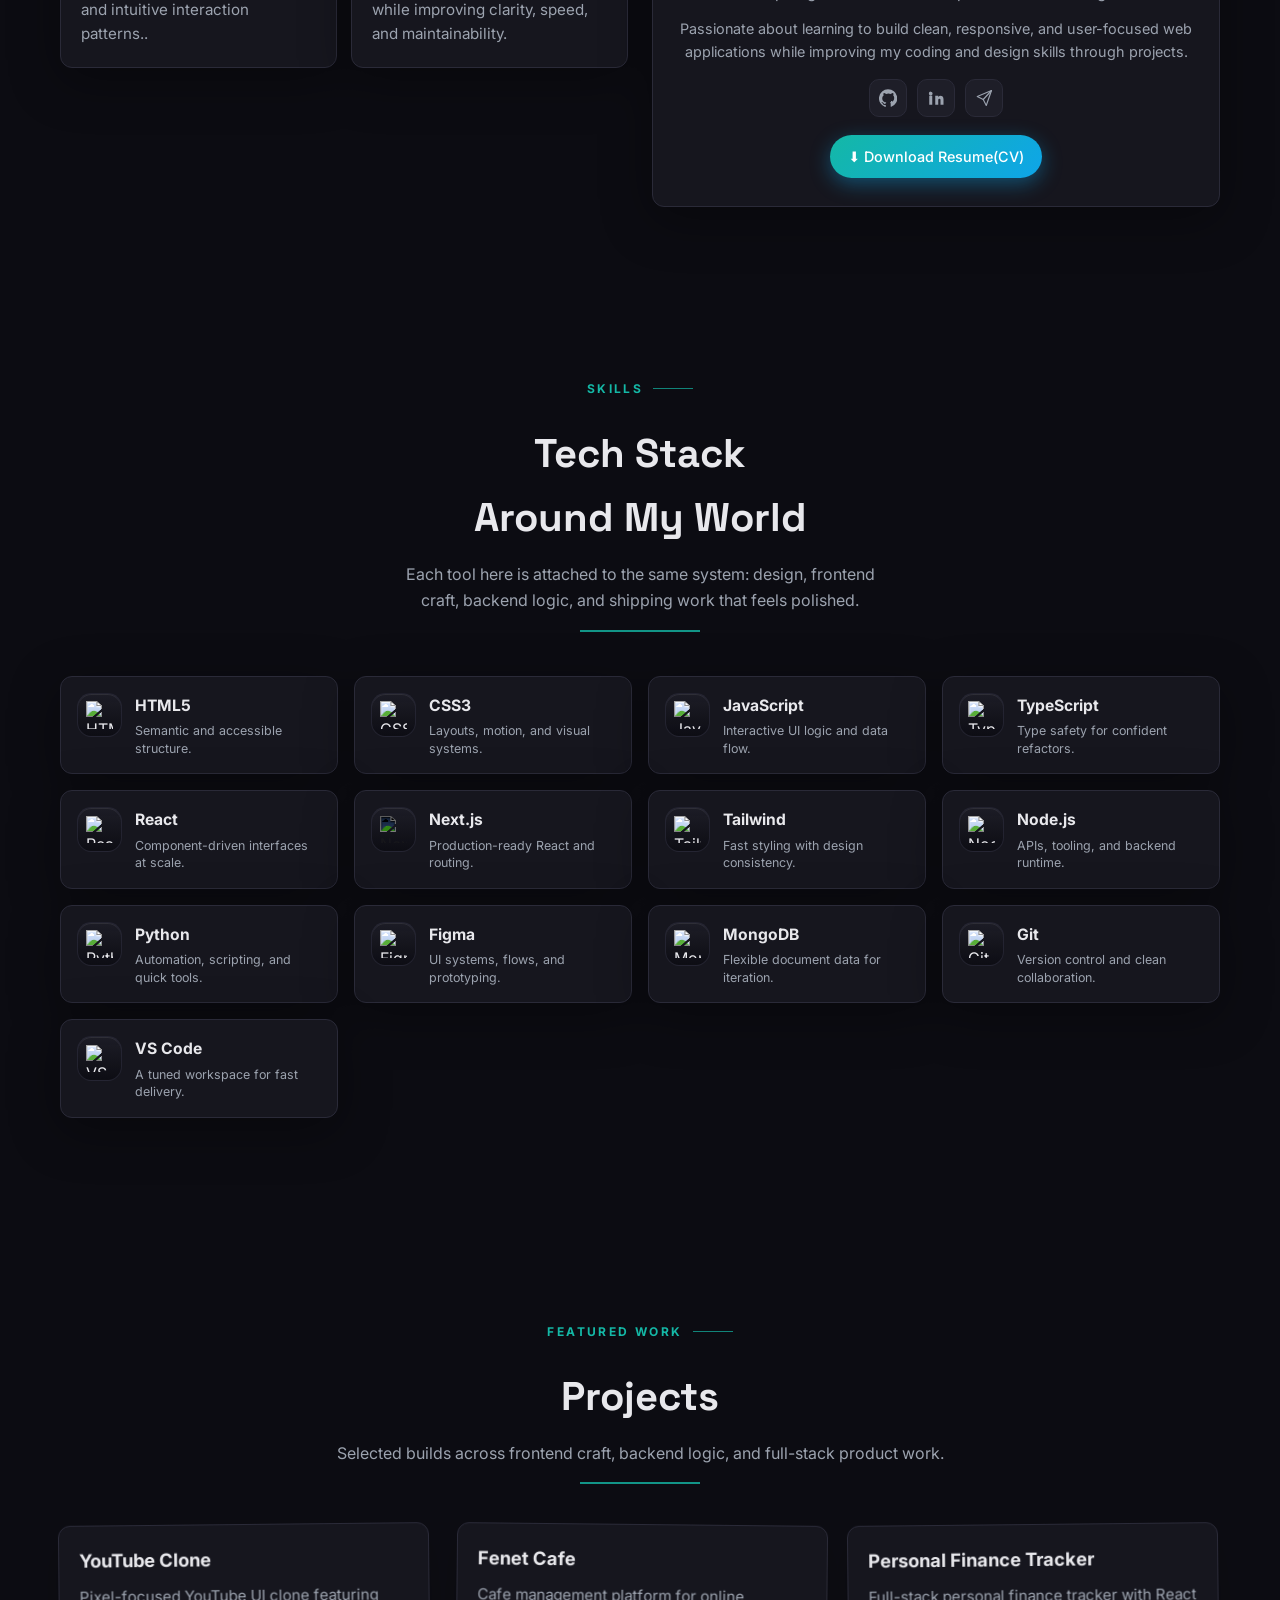
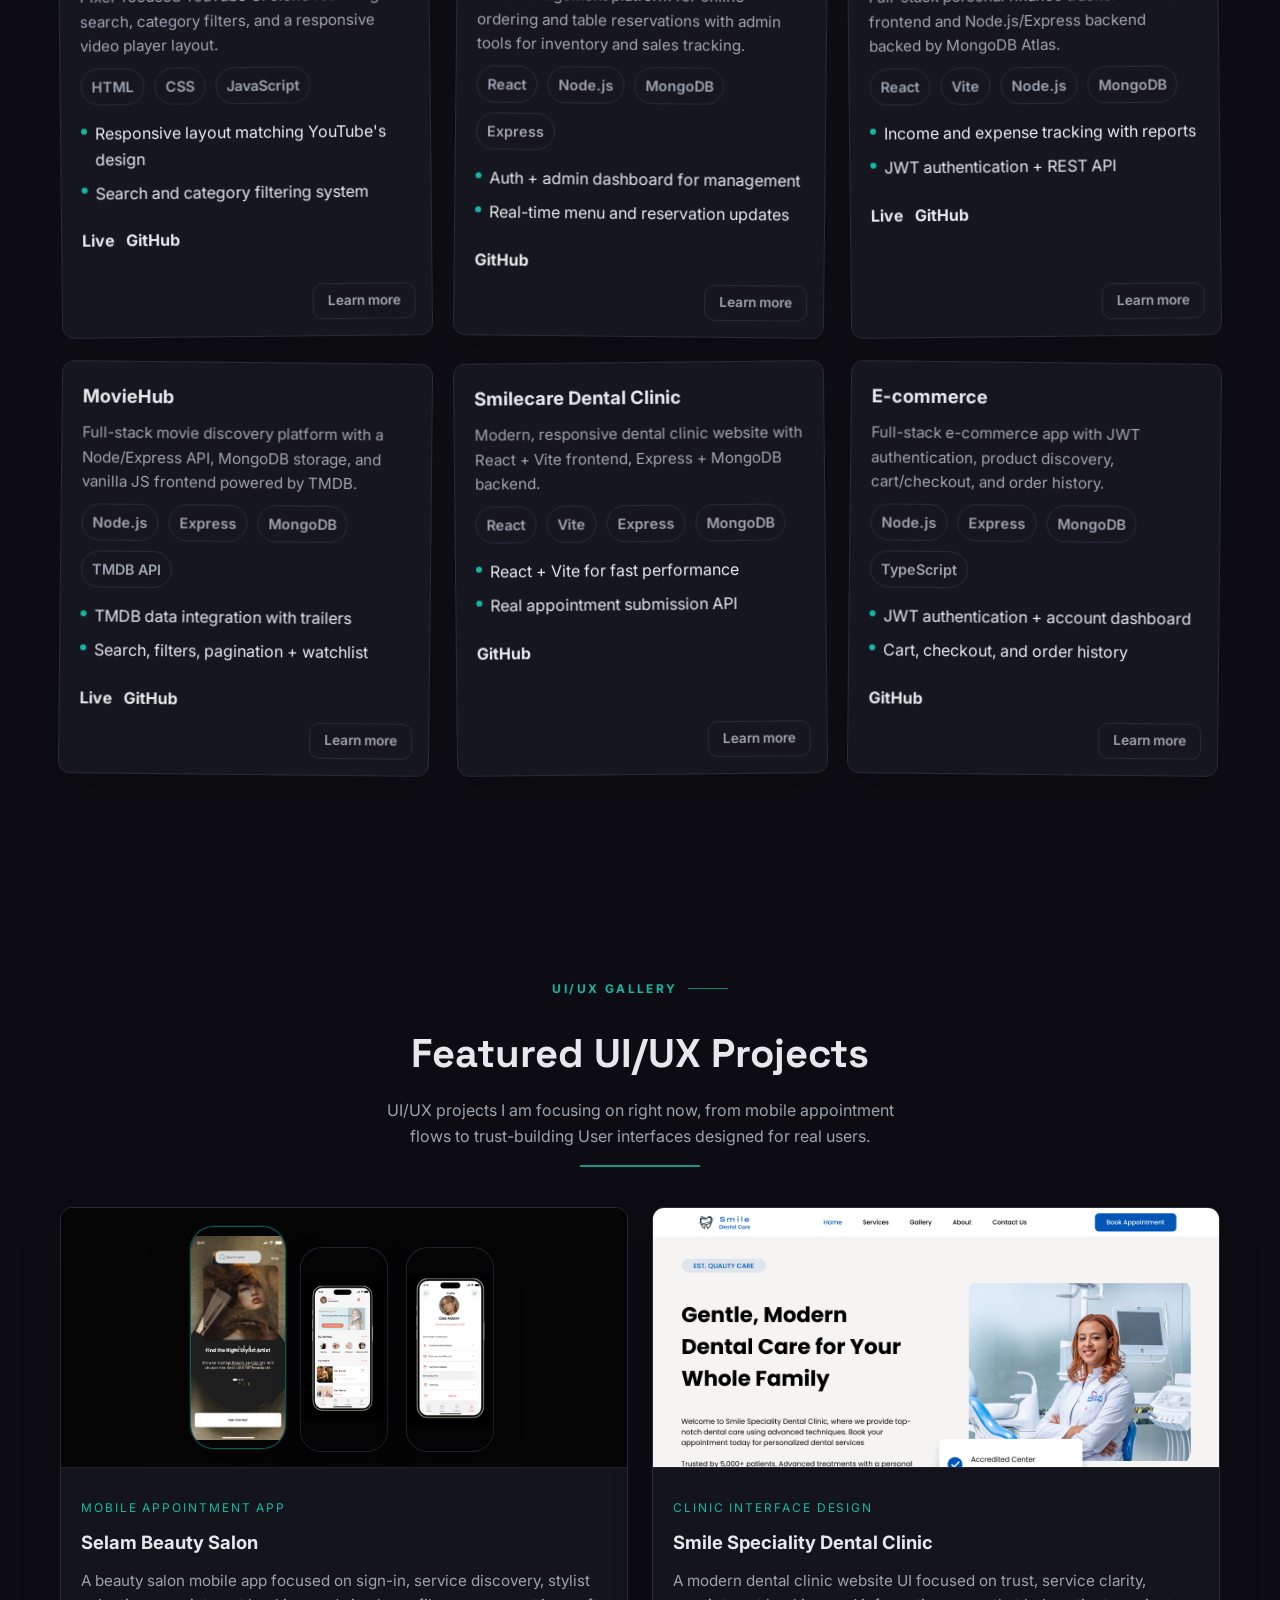
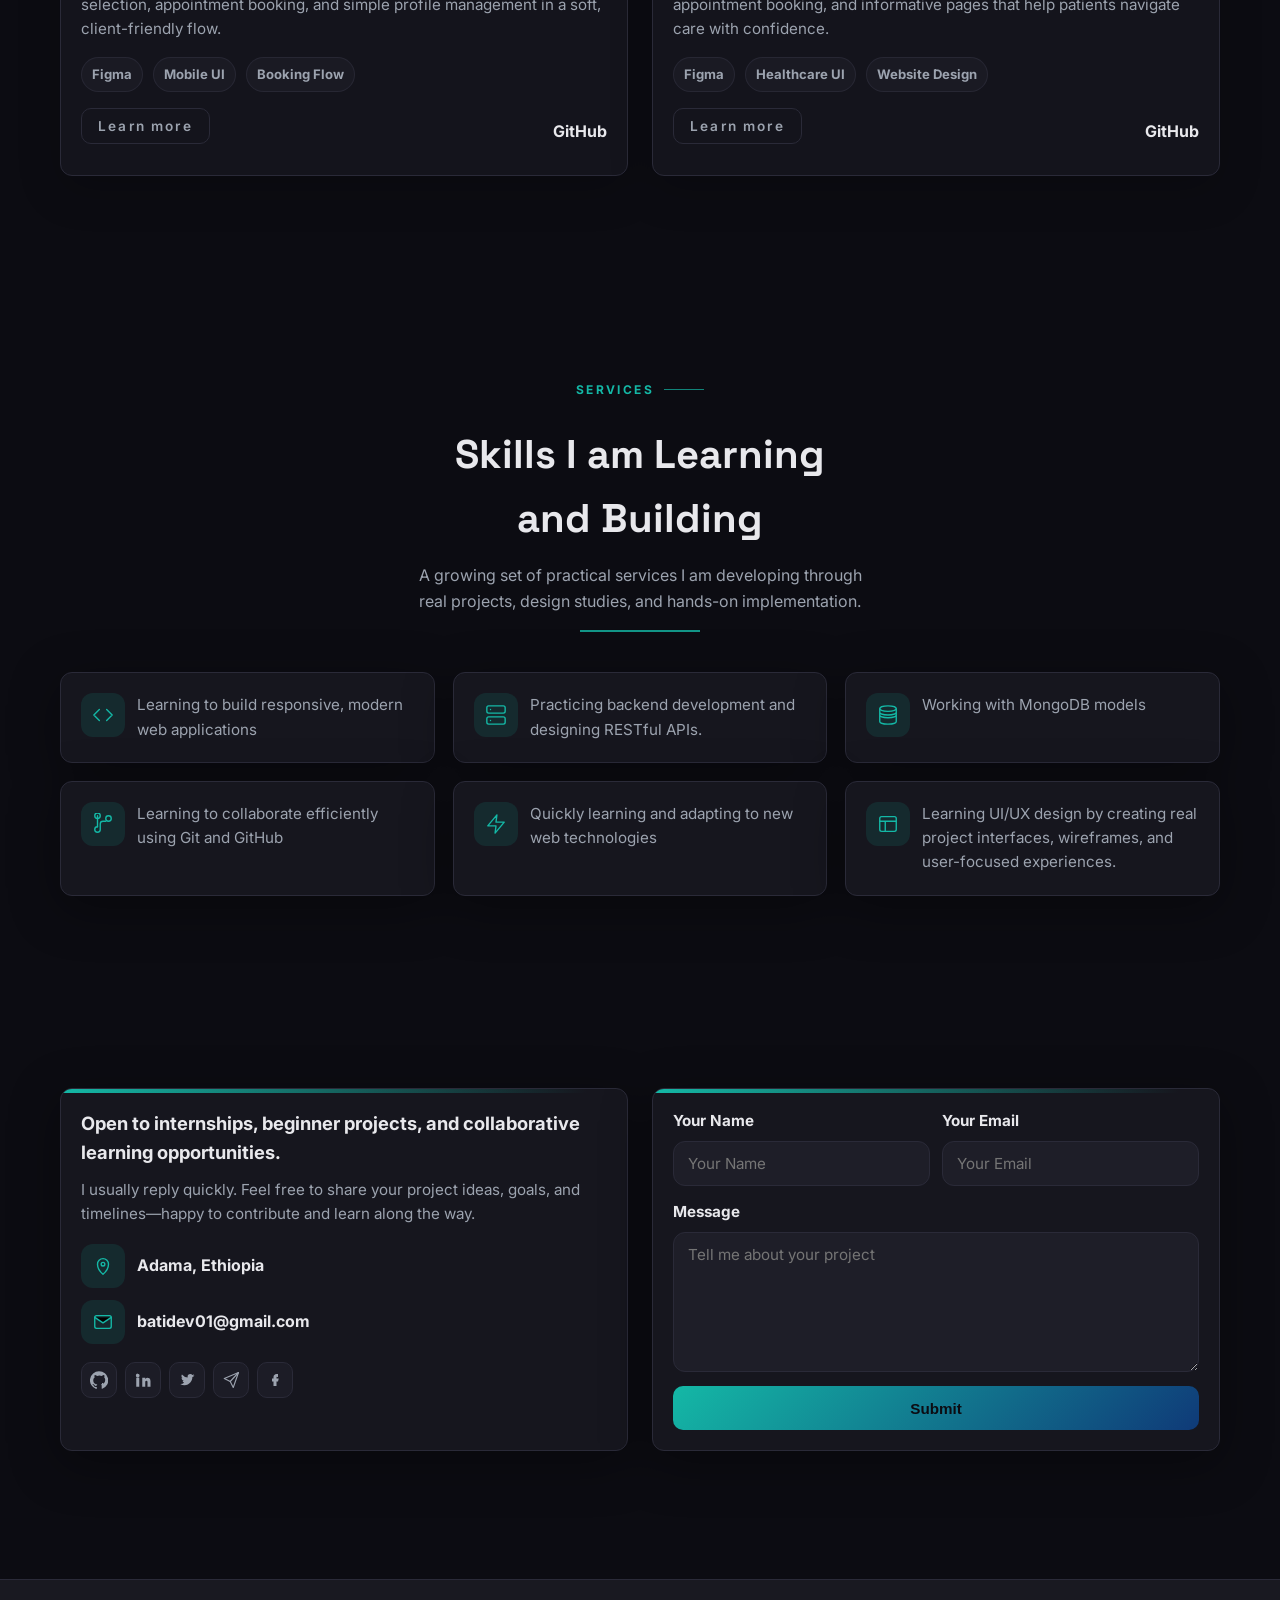
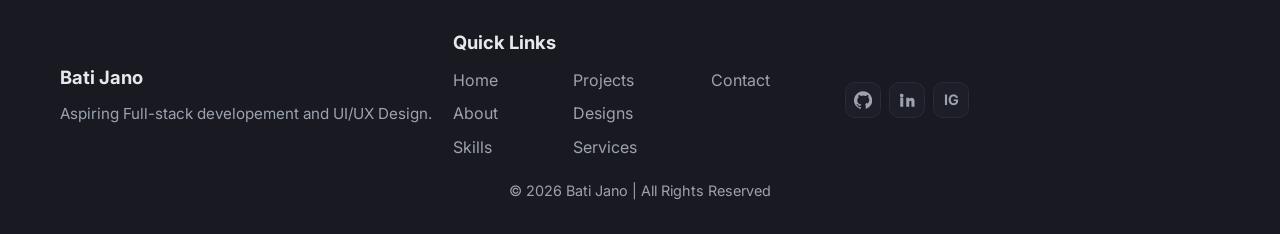
==== commit a4f4d2a8: "Update CV link to point to resume.pdf" ====
--- a/index.html
+++ b/index.html
@@ -312,8 +312,8 @@
                   </svg>
                 </a>
               </div>
-              <a href="./public/CV.pdf" download class="cv-button">
-                ⬇ Download CV
+              <a href="./public/resume.pdf" download class="cv-button">
+                ⬇ Download Resume(CV)
               </a>
             </aside>
           </div>
